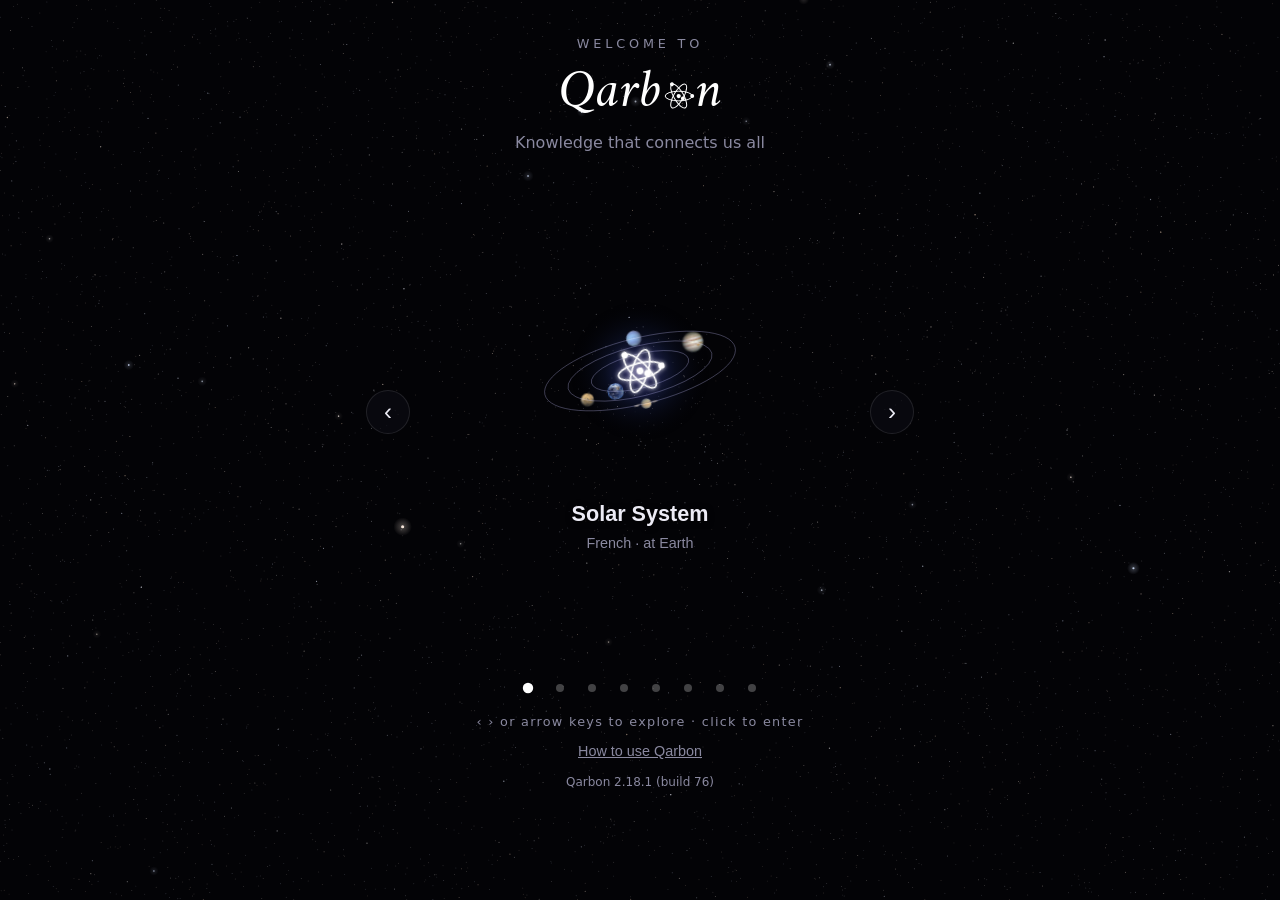
==== index.html @ 2d119c65 "Build 76: Qarbon 2.18.1, a Pokémon TCG-style pack tear: a white-hot glowing cut with a bright tip, l" ====
<!DOCTYPE html>
<html lang="en">
<head>
<meta charset="utf-8">
<meta name="viewport" content="width=device-width, initial-scale=1, viewport-fit=cover">
<title>Qarbon</title>
<!-- Amiri italic for the packs' "Level 1" (the logo's own built-in font only has the letters Q a r b n); offline, Georgia italic stands in -->
<link rel="stylesheet" href="https://fonts.googleapis.com/css2?family=Amiri:ital@1&display=swap">
<link rel="stylesheet" href="css/styles.css?v=76">
<!-- the atom icons: the little one in the browser tab, and the one iPhones use for "Add to Home Screen" -->
<link rel="icon" type="image/svg+xml" href="favicon.svg?v=76">
<link rel="apple-touch-icon" href="apple-touch-icon.png?v=76">
</head>
<body>
  <canvas id="sky" aria-hidden="true"></canvas>
  <canvas id="twinkle" aria-hidden="true"></canvas>
  <!-- the one music player. It's moved on top of whichever music panel is showing,
       so the music never restarts when you switch pages. -->
  <div id="playerhost"></div>
  <!-- the one player for your own music files (js/music.js): the music panels only show its controls -->
  <audio id="songaudio" preload="auto"></audio>

  <div id="boot">Starting Qarbon… If this message stays, the page's code did not finish loading (the file may have been cut off).</div>

  <!-- ===== screen 1: home ===== -->
  <section id="home">
    <h1 class="welcome">Welcome to <span id="homelogo" class="qlogo spin" role="img" aria-label="Qarbon"></span></h1>   <!-- the logo is drawn in here by the script -->
    <p class="sub">Knowledge that connects us all</p>
    <!-- the carousel: one world at a time. Swipe, tap ‹ ›, use the arrow keys, or tap or drag along the dots; tap the world to enter it.
         It starts on the Solar System and wraps around after B.A.R. Exam. -->
    <div class="carousel">
      <button class="arrow" id="prevworld" aria-label="Previous world">‹</button>
      <div class="stage" id="stage" aria-roledescription="carousel">
        <!-- the worlds are real things (drawn or filled in by js/worlds.js; photos in img/).
             The Solar System comes first (it's your map), then Review. Each photo waits in data-src until the home screen is up. -->
        <!-- 🪐 Solar System: Qarbon's own little solar system, worlds circling the logo atom (solarWorldSVG in js/worlds.js) -->
        <button class="slide on" data-mode="solar">
          <span class="body world" id="w-solar" aria-hidden="true"></span>
          <span class="wname">Solar System</span><span class="wsub" id="ws-solar"></span>
        </button>
        <!-- 🎧 Media: the Qarbon atom wearing headphones (drawn by mediaWorldSVG in js/worlds.js) -->
        <button class="slide" data-mode="media">
          <span class="body world" id="w-media" aria-hidden="true"></span>
          <span class="wname">Qarbon Media Player</span><span class="wsub"></span>
        </button>
        <!-- 🗂 Decks: a fan of Qarbon card backs (drawn by decksWorldHTML in js/worlds.js) -->
        <button class="slide" data-mode="deck">
          <span class="body world" id="w-decks" aria-hidden="true"></span>
          <span class="wname">Decks</span><span class="wsub" id="ws-deck"></span>
        </button>
        <!-- 🌐 Translate: Bruegel's Tower of Babel (the story of where languages came from), with "hello" in 14 languages
             turning around it. Each word sits at its own even spot on the circle (startOffset = its middle, every 1/14 of the
             way round), so the spacing never depends on how wide a phone draws the letters; the <span> around it is what turns -->
        <button class="slide" data-mode="translate">
          <span class="body world" id="w-babel" aria-hidden="true"><img class="photo" alt="" data-src="img/babel.jpg">
            <span class="ring"><svg viewBox="0 0 200 200"><path id="babelring" d="M100,100 m-88,0 a88,88 0 1,1 176,0 a88,88 0 1,1 -176,0" fill="none"/>
              <text><textPath href="#babelring" startOffset="3.57%">bonjour</textPath></text>
              <text><textPath href="#babelring" startOffset="10.71%">hello</textPath></text>
              <text><textPath href="#babelring" startOffset="17.86%">hola</textPath></text>
              <text><textPath href="#babelring" startOffset="25.00%">ciao</textPath></text>
              <text><textPath href="#babelring" startOffset="32.14%">hallo</textPath></text>
              <text><textPath href="#babelring" startOffset="39.29%">olá</textPath></text>
              <text><textPath href="#babelring" startOffset="46.43%">привет</textPath></text>
              <text><textPath href="#babelring" startOffset="53.57%">你好</textPath></text>
              <text><textPath href="#babelring" startOffset="60.71%">こんにちは</textPath></text>
              <text><textPath href="#babelring" startOffset="67.86%">مرحبا</textPath></text>
              <text><textPath href="#babelring" startOffset="75.00%">שלום</textPath></text>
              <text><textPath href="#babelring" startOffset="82.14%">नमस्ते</textPath></text>
              <text><textPath href="#babelring" startOffset="89.29%">merhaba</textPath></text>
              <text><textPath href="#babelring" startOffset="96.43%">salut</textPath></text>
            </svg></span></span>
          <span class="wname">Translate</span><span class="wsub"></span>
        </button>
        <!-- 📖 Reading: the Moon, in tonight's phase (reading by moonlight) -->
        <button class="slide" data-mode="reading">
          <span class="body world" id="w-moon" aria-hidden="true"></span>
          <span class="wname">Reading</span><span class="wsub" id="ws-reading"></span>
        </button>
        <!-- ⏱ Focus: the Crab Nebula, with the pulsar at its heart pulsing on a steady rhythm like a timer -->
        <button class="slide" data-mode="focus">
          <span class="body world" id="w-crab" aria-hidden="true"><img class="photo" alt="" data-src="img/crab-nebula.jpg"><span class="pulse"></span><span class="glint"></span></span>
          <span class="wname">Focus</span><span class="wsub"></span>
        </button>
        <!-- 🔥 B.A.R. Exam: the Sun (NASA's Solar Dynamics Observatory). Tap it and it goes supernova, then the exam opens.
             .shock is the blast wave and .flash the burst of light (see "supernova" in the styles) -->
        <button class="slide" data-mode="burn">
          <span class="body world" id="w-sun" aria-hidden="true"><img class="photo" alt="" data-src="img/sun.jpg"><span class="shock"></span><span class="flash"></span></span>
          <span class="wname">B.A.R. Exam</span><span class="wsub"></span>
        </button>
        <!-- 🃏 Review: the Earth, live, last (after B.A.R., the user's order in build 71; the carousel wraps, so it also sits just before the Solar System) (a still photo until the live globe is ready) -->
        <button class="slide" data-mode="daily">
          <span class="body world" id="w-earth" aria-hidden="true"><img class="photo" alt="" data-src="img/earth.jpg"></span>
          <span class="wname">Review</span><span class="wtime" id="ws-time"></span><span class="wsub" id="ws-daily"></span>
        </button>
      </div>
      <button class="arrow" id="nextworld" aria-label="Next world">›</button>
    </div>
    <div class="dots" id="worlddots"></div>   <!-- one dot per world, made by the script -->
    <p class="hint" id="homehint">Swipe to explore · tap to enter</p>
    <button id="howtolink" class="linkbtn">How to use Qarbon</button>
    <!-- which version is loaded (filled in from BUILD in js/basics.js), so you can check a new one arrived -->
    <p class="homebuild" id="homebuild"></p>
  </section>




  <!-- ===== how-to page: everything Qarbon can do (opened from home or the ? button) ===== -->
  <section id="howto" hidden>
    <header class="howhead">
      <button id="howback" aria-label="Back" title="Back">‹</button>
      <h2>How to use Qarbon</h2>
    </header>

    <div class="howsec">
      <h3>Getting started</h3>
      <ul>
        <li>The home screen shows one world at a time, starting with the Solar System. It moves on to the next world by itself every 5 seconds, like a little tour. Touching it pauses the tour; leave it alone for 10 seconds and it carries on (not with Reduce Motion on). Swipe left or right to move between them yourself, or tap a dot (or slide your finger along the dots) to jump (on a computer: the ‹ › buttons or the arrow keys). In order: the <b>Solar System</b> (your map, the Qarbon atom with planets around it), <b>Review</b> the Earth (with today's date and your time: it's lit where the Sun is right now), <b>Qarbon Media Player</b> the atom wearing headphones, <b>Decks</b> a fan of Qarbon cards, <b>Translate</b> the Tower of Babel, <b>Reading</b> the Moon, <b>Focus</b> the Crab Nebula and <b>B.A.R. Exam</b> the Sun (tap it and watch). Tap a world to go straight there. The small line under each world shows where you are on the map, cards due, your deck, or tonight's Moon and the books you're reading. <b>🔁 Practice</b> buttons are on the map and in the Binder.</li>
        <li>They're all real: the planets are NASA photos, and the Earth is live: it turns, and it's lit where the Sun really is right now, with city lights on the night side. The Moon shows <b>tonight's actual phase</b>, and the stars behind everything are the real night sky (see <b>Space images</b> below).</li>
        <li>The app opens on the deck you used last (the <b>French</b> course the first time).</li>
        <li>Pick what you're doing from the <b>Mode</b> menu at the top: <b>🃏 Review</b>, <b>🗂 Decks</b>, <b>🔥 B.A.R. Exam</b>, <b>⏱ Focus</b>, <b>📖 Reading</b>, <b>🌐 Translate</b> or <b>🎧 Qarbon Media Player</b>.</li>
        <li><b>French</b> is one course: six levels in a row, from <b>Level 1</b> (the 150 most useful words) and <b>Level 2</b> (150 more) through <b>Level 3</b> (300 words for everyday life: home, city, travel, work, health, feelings; A2–B1) to <b>Level 4</b> (B2), <b>Level 5</b> (C1) and <b>Level 6</b> (C2), 75 harder words each, where the rare cards live. You don't pick a level: your packs follow the 🪐 Solar System, and Review has every card you've collected in one queue.</li>
        <li><b>Spanish</b> is a second course that works the same way, with its own trip on the map (it starts at Earth, wherever you are in French) and its own 3 packs a day. It's <b>Mexican Spanish</b> (el carro, la computadora, el boleto) with <b>Level 1</b> to <b>Level 3</b> so far (600 words, the same meanings as French's first three levels, with el / la and an example each); the worlds after Jupiter say <b>Soon</b>.</li>
        <li><b>Switch decks</b> in <b>🗂 Decks</b> mode: tap <b>Switch ▾</b> at the top and pick French, Spanish or one of your own decks. The deck you're in is highlighted. The map, packs, Translate and the voice follow the course you picked last. You can also switch with <b>French | Spanish</b> at the top of the 🪐 Solar System.</li>
        <li><b>Make your own deck:</b> in Decks → Switch ▾, tap <b>+ New deck from a CSV file</b>, pick the file and name it. It stays saved. A word that's in two decks shares one set of progress.</li>
        <li>Your own decks have <b>✎</b> to rename them and <b>🗑</b> to delete them. Deleting a deck keeps its cards and their progress (your own words that aren't in another deck move to their course's personal binder).</li>
        <li><b>CSV format:</b> the first row needs <b>front</b> (French) and <b>back</b> (English). Optional columns: part_of_speech, gender (m, f or m/f), example_target, example_english, tags (levels like A1, A2, B1, B2, separated by <b>;</b>).</li>
        <li>On the study page, <b>‹</b> (top left) or the <b>Qarbon</b> logo goes back home, <b>⚙</b> opens the settings, and <b>?</b> opens this page.</li>
      </ul>
    </div>

    <div class="howsec">
      <h3>Review</h3>
      <ul>
        <li>Shows the cards due today, plus the new words from the packs you've opened. <b>Binder</b> and <b>List</b> (beside the pack) open this deck in 🗂 Decks.</li>
        <li><b>Today's pack:</b> new words come in a pack of 10 each day, named after the world you're at on the 🪐 Solar System ("The Moon"). It deals what's left on the worlds you've passed first, then your current world. Tap "Today's pack is ready" above the card, slide your finger along the top of the pack to tear it open, then swipe each card away. <b>Cancel</b> puts the pack back, still sealed, as long as you haven't torn it; once it's torn you go through to the end. The hardest world comes last, face down. About 1 daily pack in 10 has a <b>rare pull</b>: a Nebula or Black Hole word from Level 6.</li>
        <li><b>More packs:</b> when you're done for the day you can open another pack of 10, up to 3 packs a day; then more tomorrow. Each one adds to your reviews over the next days.</li>
        <li><b>Your own cards</b> (your CSV decks, + Add card, Translate) skip the packs and come straight into Review like an Anki deck: 10 new ones a day per deck. <b>New cards a day (your own decks)</b> in ⚙ makes it 20 or 30. They live in their own <b>personal binder</b>, not the course's worlds, and never count on the Solar System map.</li>
        <li><b>Flip:</b> tap the card, tap <b>Show answer</b>, or press Space/Enter. Tap again to peek back at the front.</li>
        <li><b>Rate it:</b> Again, Hard, Good or Easy (keys 1 to 4). The small text under each button is when you'll see the card next.</li>
        <li><b>Type the answer</b> (⚙, for the deck you're in): a box under the card asks for the answer. Type it and press <b>Check</b> (or Enter): the card turns over and your letters are compared with the answer (wrong or extra letters red, missing ones green, the right letter with the wrong accent yellow). For an English answer, any one of its meanings counts. You still choose Again, Hard, Good or Easy yourself; the one that fits is lit up. Tap the card instead to just see the answer.</li>
        <li><b>Swipe up</b> on the card to show the answer, then <b>swipe</b> right for Good, left for Again.</li>
        <li><b>Again</b> brings the card back a few cards later today, and again tomorrow.</li>
        <li><b>Scheduling uses Anki's numbers</b> (in whole days): a new card comes back in 1 day (Easy: 4 days). After that every card has an "ease" (starts at 2.5): Good multiplies the wait by it, Hard grows it 1.2× and lowers the ease, Easy multiplies it by the ease × 1.3 and raises it. Again sends the card back to 1 day and lowers its ease. If you answer a card a few days late and still know it, those days count too, like in Anki.</li>
        <li>🔊 says the word or the example sentence. The color band along the top of the card (and the word-type label) shows the word type: noun green, verb pink, adjective orange, adverb purple, pronoun blue.</li>
        <li><b>Every word is a world.</b> The cards are collectibles on a trip out from Earth: each level has two worlds, its easier half and its harder half. Level A1 is <b>Earth</b>, then the <b>Moon</b>; A2 is <b>Venus</b>, then <b>Mars</b>; B1 is <b>Mercury</b>, then <b>Jupiter</b>; B2 (Level 4) is <b>Saturn</b>, then <b>Uranus</b>; C1 (Level 5) is <b>Neptune</b>, then the <b>Sun</b>; and the rarest cards, C2 (Level 6), are <b>Nebulas</b> and <b>Black Holes</b>. The world's real photo is behind the word, and its name is at the top right. "Harder" is worked out from the word itself: its level, accents, and length (or several words).</li>
        <li><b>Mastery:</b> the four little bars at the bottom show how well you know a word: <b>New</b>, <b>Learning</b> (after your first right answer), <b>Familiar</b>, <b>Known</b> and <b>Mastered</b>, from how long until the card's next review. Easy worlds master fast (one Easy on a new Earth word masters it); Black Holes take 60 days. As a word moves up, its holo foil gets stronger, the panel's edge turns silver, then gold, and Mastered cards sparkle. A gold "⬆" note says when an answer moved a word up.</li>
        <li><b>The shine:</b> drag across a card (or move the mouse over it) and the light slides across its silver edge and foil. On a phone you can let it follow the tilt instead: <b>⚙ → Card shine follows tilt</b> (iPhone asks permission once). Swiping still grades the card.</li>
        <li><b>Reverse cards:</b> in <b>⚙ → Card direction</b>, each course and each of your own decks can be <b>French → English</b>, <b>English → French</b> (you answer in French; the card shows <b>EN → FR</b>), or <b>Both</b> (Spanish → English and so on for Spanish). Each direction has its own schedule. With Both, a new word's English → French side unlocks once you've seen it French-first.</li>
      </ul>
    </div>

    <div class="howsec">
      <h3>Decks</h3>
      <ul>
        <li>Browse every card in the current deck: search, filter by level or word type, and see each card's status (new, due today, or its next date).</li>
        <li><b>🔁 Practice these</b> practices just the cards you filtered.</li>
        <li><b>Tap a card</b> to edit it. Change the spelling, meaning, word type, gender, example or tags; its progress stays.</li>
        <li><b>Suspend</b> a card to stop it coming up in Review, Practice and Burn (it shows as "suspended" in the list). Unsuspend it any time.</li>
        <li><b>Delete</b> removes a card and its progress. Words from a course (French or Spanish) can be suspended but not deleted.</li>
        <li><b>+ Add card</b> makes a new card. In your own deck it goes into that deck; in a course it goes into that course's personal binder.</li>
      </ul>
    </div>

    <div class="howsec">
      <h3>🪐 Solar System</h3>
      <ul>
        <li>Your French (or Spanish) as a trip out from Earth to the Black Hole: two worlds per level (Level 1 = Earth and the Moon, Level 2 = Venus and Mars … Level 6 = a Nebula and the Black Hole). Swipe the map sideways, tap a world for its progress.</li>
        <li><b>Reaching a world:</b> 80% of its cards at <b>Familiar</b> or better (you've remembered them across a few days). Then the next world opens.</li>
        <li><b>Packs follow the map's order:</b> today's pack deals Earth's words first, then the Moon's, and so on. <b>Pick a world instead:</b> tap any world on the Solar System map, even one you haven't reached, and press <b>Open a Venus pack</b> (or that world's name) for 10 of its cards. Every pack counts toward the 3 a day. The map still shows how far you've really got.</li>
        <li><b>Tap the world you're at</b> to go straight to Review (‹ brings you back to the map). Tap any other world for its progress, then <b>Review French</b> (or Spanish), <b>Binder</b> (that world's cards) or <b>🔁 Practice</b> (that world's cards, without changing your schedule).</li>
      </ul>
    </div>

    <div class="howsec">
      <h3>🌐 Translate</h3>
      <ul>
        <li>Choose <b>🌐 Translate</b> in the Mode menu and type a word or a short phrase. It looks it up after a short pause (or press Enter). <b>⇄</b> switches between French → English and English → French. On the Spanish course it's Spanish ⇄ English.</li>
        <li>The answer shows as <b>the card you'd get</b>: colored by word type, with the gender, <b>le / la</b> (or <b>el / la</b>) for nouns, and an example sentence when there is one. Tap the French or the English to change it, and 🔊 to hear it.</li>
        <li><b>Add to:</b> pick one of your own decks (or <b>+ New deck…</b>), then <b>+ Add card</b>. Without a deck it goes into the course's personal binder (the course's own levels are fixed word lists).</li>
        <li><b>Other meanings</b>: tap one to put it on the card instead.</li>
        <li>Where the answers come from: <b>your own cards and the built-in decks first</b> (instant, and they work offline), then <b>Wiktionary</b> for single words (word type, gender, examples), and <b>MyMemory</b> for phrases. Both are free with no account. MyMemory allows about 5,000 characters a day; after that it says so, and works again the next day.</li>
        <li><b>Offline, or the services are down?</b> Words from your decks still show. For anything else, Qarbon says so and leaves the card open, so you can type the translation yourself and still add it.</li>
      </ul>
    </div>

    <div class="howsec">
      <h3>🔁 Practice</h3>
      <ul>
        <li>Goes through one set of cards in random order: a world's cards (the <b>🔁 Practice</b> button on its panel on the 🪐 Solar System, or next to its name in the Binder), your personal binder, or the cards you filtered in the List. <b>It never changes your schedule</b>, so practice as much as you like.</li>
        <li>Only cards you've collected are practiced (the silhouettes aren't yours yet).</li>
        <li>Cards you miss come back at the end, and you get a score when you finish.</li>
      </ul>
    </div>

    <div class="howsec">
      <h3>🔥 B.A.R. Exam (Burn After Reading)</h3>
      <ul>
        <li>Choose <b>🔥 B.A.R. Exam</b> in the Mode menu (or tap the Sun on home). Pick a level: <b>Easy</b> (pick the word out of 4 real words), <b>Medium</b> (out of 4 with traps: an accent trap, a spelling trap and another real word) or <b>Hard</b> (type it; accents count, capitals don't). Each level shows your best score.</li>
        <li><b>Open the pack:</b> up to 10 cards you've never studied come in a B.A.R. pack. Tear it open like a daily pack, then read each card once (you hear it too) and swipe it away. There's no going back. B.A.R. packs don't count toward your 3 packs a day.</li>
        <li>The cards <b>burn up</b>, and you have <b>1:30</b> for the test. Your answers aren't marked yet: you see them all at the end, with the right spelling under each one you missed (on Hard, wrong letters red, missing ones green, accent slips yellow). Spanish traps drop or move an accent (á é í ó ú, ñ → n) or swap letters that sound alike (b / v, ll / y, c / z / s, a silent h).</li>
        <li>Right counts as Good; wrong, or not reached before the time ran out, counts as Hard, and those words go <b>first in your next Review</b>. The start screen keeps your best on each level and your last 10 rounds, for each course or deck, synced between your devices.</li>
      </ul>
    </div>

    <div class="howsec">
      <h3>⏱ Focus (timer and music for any studying)</h3>
      <ul>
        <li>Choose <b>⏱ Focus</b> in the Mode menu. The Mode menu takes you straight back to Review or anything else.</li>
        <li>A big clock with a ring that empties as time passes. <b>Start/Pause</b>, <b>Reset</b>, and <b>Skip</b> (jump to the break, or back to focus; a skipped focus session isn't counted). On a computer, Space starts and pauses.</li>
        <li>Start it here, go study cards, and it keeps going. Music is in <b>🎧 Qarbon Media Player</b>.</li>
      </ul>
    </div>

    <div class="howsec">
      <h3>📖 Reading tracker</h3>
      <ul>
        <li>Choose <b>📖 Reading</b> in the Mode menu. <b>+ Add a book</b>: give it a title, an author (optional), and either the <b>number of chapters</b> or their <b>names</b>, one per line.</li>
        <li><b>Don't know the chapters?</b> Save the book with just its title. It shows "more to come" with a striped bar. Each time you finish a chapter (with <b>+1 chapter</b>, or after a reading session) Qarbon asks its name and has a <b>That was the final chapter</b> box; tick it on the last one and the book is finished. You can also tick <b>More chapters to come</b> in the form if you only know some of them.</li>
        <li>Each book shows a <b>progress bar</b>, how many chapters are done, the next chapter, and your reading time. <b>+1 chapter</b> and <b>−</b> adjust it; <b>✎</b> edits or deletes the book.</li>
        <li><b>Search any book:</b> type a title or author in the box at the top. Results come as you type (from 3 letters), from two free catalogs at once, <b>Open Library</b> and <b>Google Books</b>, with each book shown once. Books you can read inside Qarbon come first, under <b>Read in Qarbon</b>. About 20 show at a time; scroll to the end for 20 more. Tap a match and its title and author fill in, and its year, cover and page count are kept. If one of its editions on Open Library lists the chapters, the chapter names fill in too; otherwise, type the number of chapters. Searching needs the internet (offline, the Read in Qarbon books still show); tracking doesn't. Google sometimes turns away searches without an account when it's busy; then the results are Open Library's only.</li>
        <li><b>Read in Qarbon:</b> 13 free books you can read right in the app, shown as covers (tap <b>Show all</b> for every one): Siddhartha, Demian and Steppenwolf (Hesse), The Metamorphosis (Kafka), Notes from Underground (Dostoevsky), Candide (Voltaire), The Prophet (Gibran), Flatland (Abbott), Heart of Darkness (Conrad), Bartleby, the Scrivener (Melville), Strange Case of Dr Jekyll and Mr Hyde (Stevenson), The Time Machine (Wells) and The Sorrows of Young Werther (Goethe). Tap a cover to start reading: it's added to your books with its real chapter names (✓ In my books). All are public domain in the US; their texts come from Project Gutenberg (header and license left out), and the covers from Open Library. Each book's text only loads when you open it, so the app stays light.</li>
        <li><b>📖 Open book</b> reads a book right in Qarbon: one chapter at a time in a book-style page, with A− / A+ for the text size and ◀ ▶ for chapters. <b>Finish chapter ✓</b> at the bottom moves your progress bar and opens the next chapter. Qarbon remembers where you stopped, even if you leave the app right away, and it syncs: if you read on another device, a book you left open here jumps to where you got to. Time spent reading counts toward the book.</li>
        <li><b>Your own PDFs:</b> in ✎ (edit a book), choose <b>PDF of this book</b>. Then <b>📄 Open PDF</b> shows it page by page, with A− / A+ to zoom and the same <b>Finish chapter ✓</b>. The PDF stays on that device (it's too big to sync), but your page syncs. The PDF viewer needs the internet the first time.</li>
        <li><b>⏱ Read</b> starts a reading session with the timer: ⏱ Focus opens with a "Reading" bar, and your focus time counts toward that book.</li>
        <li>After each focus session, or when you tap <b>Done reading</b>, it asks <b>how far you got</b>, and the progress bar moves. Finishing the last chapter moves the book to the <b>Finished</b> shelf.</li>
      </ul>
    </div>

    <div class="howsec">
      <h3>🎧 Qarbon Media Player (the Qpod)</h3>
      <ul>
        <li>Choose 🎧 Qarbon Media Player in the Mode menu: the <b>Qpod</b>, Qarbon's take on the 2005 iPod Video, that plays <b>your own songs</b> and <b>YouTube / SoundCloud links</b>. It's the same music as everywhere else in Qarbon, so switching modes never restarts it.</li>
        <li><b>Click wheel:</b> circle your thumb around it to scroll; press the <b>center</b> to choose, <b>MENU</b> to go back, <b>⏮ ⏭</b> for the song before / after (⏮ first starts the song over), <b>▶❚❚</b> to play or pause. You can also tap a line on the screen.</li>
        <li><b>Your playlists</b> mix your own songs with YouTube and SoundCloud links. Make one in Music › Playlists › <b>New Playlist…</b>, then fill it with <b>Add Songs &amp; Videos</b> (✓ = it's in). A song's menu (On This Phone › the song) has <b>Add to Playlist</b> too. Choose a playlist to play it from any item, or <b>Shuffle</b>; ⏮ ⏭ and "3 of 12" stay inside it, and when a song ends the next item plays, links included. If the phone won't start a link by itself (for example while it's locked), the link waits on Now Playing: press ▶. <b>Edit Playlist</b>: Add Songs &amp; Videos, <b>Move Songs</b> (press the center to pick one up, turn the wheel to move it, press again to put it down), Remove Songs, Rename…, Delete Playlist. Playlists sync between your devices. Your song files don't (they're too big), so on your other device a song that isn't there shows as "not on this phone" and is skipped; add the same file there and it's found by its name, artist and album.</li>
        <li><b>Music</b> sorts your songs into Playlists (Recently Added, Played This Session, then yours), Artists, Albums and Songs, using the names inside the files. Playing from an album or artist keeps ⏮ ⏭ in it ("3 of 12"). <b>Shuffle Songs</b> plays everything in a random order.</li>
        <li><b>Now Playing:</b> on iPhone, turning the wheel moves through the song (web pages can't change an iPhone's volume). You can also tap or drag the progress bar to jump to any spot. On a Mac it changes the volume; press the center to move through the song instead.</li>
        <li><b>Visualizer</b>: on Now Playing press the <b>center</b> (on a Mac press it twice), or tap the small round button in the Qpod's bottom-left corner. Four looks: <b>Waveform</b>, the whole song as bars that fill in purple as it plays (tap or drag along it to jump); <b>iTunes</b>, rainbow bars and a glowing wave moving with the music; and <b>Space</b>, a slow flight through stars and real Hubble nebulas that glows a little with the bass; and <b>Cover</b>, the song's picture filling the screen, drifting slowly while it plays, with a thin line showing how far in you are (no picture, or YouTube / SoundCloud: the Qarbon atom). In Space and Cover, <b>tap the screen to fill the whole phone</b>; tap again (Esc on a Mac) to come back. Press the center to go to the next look (or Settings › Visualizer), turn the wheel to move through the song, MENU to go back. The first time, a song takes a few seconds to read ("working…"); after that it opens straight away. YouTube and SoundCloud don't let Qarbon read their sound, so the first three looks only work with songs from your phone (Cover works with anything). It never touches the music itself, so your songs keep playing with the phone locked.</li>
        <li><b>Videos:</b> your YouTube and SoundCloud links (and <b>Add a Link…</b> at the end). YouTube plays right in the Qpod's screen; SoundCloud's player is too wide for the small iPod, so it plays in its own full-size player right under the Qpod (a playlist shows its track list), and the Qpod's buttons control it (in full screen the screen shows its name). On iPhone, tap <b>Listen in browser</b> on SoundCloud's player, then ▶.</li>
        <li><b>Add Music</b> (in the Qpod): <b>Add a Link…</b> (paste or type a YouTube / SoundCloud link, then Play), <b>Add Files…</b> (songs from your phone) and <b>On This Phone</b> (your songs: choose one to play it, give it <b>Album Art</b>, or remove it from the phone; removing asks first).</li>
        <li><b>Album Art</b>: pick any picture from your photos for a song, or for its <b>Whole Album</b> at once. It replaces the cover from the file on Now Playing, in your song list and on the lock screen. <b>Original Art</b> goes back to the file's own cover (<b>Remove Picture</b> if it had none). Big photos are made small first, and the pictures stay on this device with the songs.</li>
        <li><b>Full screen:</b> tap the small round button in the Qpod's bottom corner and the Qpod fills the whole screen, with everything for listening inside it. Tap it again, or hold MENU, to come back. The music keeps playing either way. On a Mac: F switches it, Esc on the main menu leaves.</li>
        <li><b>Now Playing</b> is always at the top of the Qpod's menu.</li>
        <li><b>Mini Qpod:</b> while music is loaded, a small see-through Qpod floats at the side of the screen in the other modes (Review, Reading…). Tap it to go back to the Qpod; when you're done, <b>‹</b> (or MENU on the Qpod's main menu) takes you back to where you were, on the same card or page. Drag it up or down, or to the other side, and it stays there. Swipe it off the side to put it away: the music keeps playing (pause or stop it from the timer's music panel), and it comes back next time you open the Qpod.
        <li><b>Settings</b> (in the Qpod): Shuffle, Repeat, Clicker (the tick sound), Color, Full Screen, Visualizer (Waveform, iTunes, Space or Cover), Remove Music, and About (your songs, videos, the version, and a note on playing with the iPhone locked).</li>
        <li><b>Under the Qpod:</b> the <b>Color ▾</b> dropdown (Qarbon Fiber, the default: carbon with a machined wheel, White, Silver, Red, Blue, Green, U2, Neon, or Clear: fully see-through, so it melts into space), then the whole music panel (paste a link, add files, 🎶 Playlists, My music, Played this session, Remove music). In <b>🎶 Playlists</b> (in every music panel), tap a playlist to play it, or ⋯ for Play, Shuffle, Rename and Delete; its picture is its first song's. Add to a playlist with <b>⋯ › ＋ Add to playlist</b> in My music, or the <b>＋</b> next to a row in Played this session, then the timer dropdown (just the timer here).</li>
        <li>On a Mac: ↑ ↓ scroll, Enter chooses, Esc goes back, Space plays or pauses, ← → skip.</li>
      </ul>
    </div>

    <div class="howsec">
      <h3>Timer and music</h3>
      <ul>
        <li>The timer is in <b>⏱ Focus</b> (Mode menu). It keeps running while you study cards or read.</li>
        <li>Styles: <b>Pomodoro 25/5</b> (a 15 min break every 4th time), <b>Long Pomodoro 50/10</b> (a 30 min break every 3rd time), <b>52/17</b>, <b>Deep work 90/20</b>, <b>15 min</b>, <b>30 min</b>, <b>1 hour</b>, or <b>Custom</b>.</li>
        <li><b>Custom</b> (set in ⏱ Focus): choose the focus, break and long-break lengths, and after how many focus sessions the long break comes.</li>
        <li>A chime plays when time is up, and the next part waits for you to press Start. Finished focus sessions are counted.</li>
        <li><b>Music</b> lives in <b>🎧 Qarbon Media Player</b> (the panel under the Qpod): paste a <b>YouTube</b> or <b>SoundCloud</b> link and press Play. It keeps playing when you switch pages, and the mini Qpod floats at the side. <b>Remove music</b> clears it.</li>
        <li><b>Your own songs:</b> <b>📁 Choose music files</b> opens the Files app (On My iPhone, iCloud Drive, Downloads). Pick one or several: MP3, M4A, AAC and WAV work best. Their name, artist and cover come from the file. They're kept <b>on this device</b> (not synced, too big) under <b>My music on this phone</b>, each with its cover. <b>⋯</b> next to a song: <b>🖼</b> picks album art for it (or its whole album), <b>↺</b> goes back to the original, <b>✕ Remove song</b> removes it. Songs from Apple Music can't be used: Apple doesn't let websites read them.</li>
        <li>Your own songs play in Qarbon's player: a progress bar you can drag, ⏮ ❚❚ ⏭, 🔀 shuffle and 🔁 repeat (tap again for 🔂, repeat one song). Their name and buttons also show on the lock screen.</li>
        <li><b>🕘 Played this session</b> (a dropdown, just above Remove music): the last 10 songs, newest first. Tap one to play it again. It's forgotten when you close Qarbon.</li>
        <li><b>⏮ Previous / Next ⏭</b> move through a playlist (YouTube playlists, and SoundCloud links with /sets/ in them), through your own songs, or else through Played this session.</li>
        <li><b>On iPhone:</b> YouTube and SoundCloud pause when the screen locks or you switch apps (Apple's and YouTube's rules; sometimes ▶ in Control Center starts them again). Your own songs usually keep going. Added to the Home Screen, music may stop sooner. Inside Qarbon, switching modes never stops the music.</li>
        <li><b>YouTube with the phone locked (tip):</b> play the video full screen (YouTube's ⛶ button), lock the phone, then press ▶ on the lock screen. iOS then plays it like any video, so it keeps going, and the screen being off saves battery. Apple may change this in an iOS update.</li>
        <li>YouTube may not play when index.html is opened straight from the Mac. It works on the website.</li>
      </ul>
    </div>

    <div class="howsec">
      <h3>Voice</h3>
      <ul>
        <li>Choose <b>Female (Amélie)</b> or <b>Male (Thomas)</b> in <b>⚙</b> settings. Qarbon uses the French voices installed on your device; if that one isn't there, it uses another French voice. Spanish cards are read by <b>Paulina</b> or <b>Juan</b> (Mexican Spanish voices; another Spanish voice if those aren't there).</li>
      </ul>
    </div>

    <div class="howsec">
      <h3>☁ Account and sync</h3>
      <ul>
        <li>In <b>⚙</b> settings, <b>Create account</b> (an email and a password of 6 or more characters) on your first device, then <b>Sign in</b> with the same email and password on your others.</li>
        <li>Your cards, decks, books, reading time and settings then <b>sync between your devices</b>: when the app opens, a few seconds after you change something, and when you're back online. <b>Sync now</b> does it right away.</li>
        <li>Each card, deck and book keeps <b>the newest version</b> from either device, so reviewing on your phone and adding a book on your Mac keeps both. Deleting something on one device deletes it on the others.</li>
        <li>Offline? Everything still works and is saved on the device; it syncs when you're back online. The status line at the bottom of the study page shows when it last synced.</li>
        <li><b>Sign out</b> keeps your progress on that device. Your saved progress is private: only your account can read it.</li>
      </ul>
    </div>

    <div class="howsec">
      <h3>Saving and backups</h3>
      <ul>
        <li>Progress saves automatically, <b>in this browser on this device</b>. Your phone and your Mac keep separate progress.</li>
        <li><b>Export backup</b> (in ⚙) downloads a file with all your cards, progress, decks and settings. <b>Restore backup</b> replaces your progress with a backup (it asks first). Use these to move progress between devices.</li>
        <li>Private browsing windows can block saving. Qarbon shows a warning if that happens.</li>
      </ul>
    </div>

    <div class="howsec">
      <h3>Space images</h3>
      <ul>
        <li><b>Sky:</b> the real night sky around the north galactic pole (the darkest part of the sky, away from the Milky Way), drawn from the Yale Bright Star Catalog: 6,331 stars at their true positions, brightness and colors.</li>
        <li><b>Black hole:</b> Sagittarius A* in polarized light (2024), EHT Collaboration / ESO, CC BY 4.0.</li>
        <li><b>Earth:</b> NASA Earth Observatory: Blue Marble (land and sea), cloud cover, and Black Marble 2016 (city lights).</li>
        <li><b>Moon:</b> NASA's Scientific Visualization Studio (full Moon, from Lunar Reconnaissance Orbiter data). The phase is worked out from the date (Meeus' formula).</li>
        <li><b>Sun:</b> NASA's Solar Dynamics Observatory (in extreme ultraviolet light, 304 Å, October 2026).</li>
        <li><b>Crab Nebula</b> (Hubble's mosaic, 2005) and <b>Helix Nebula</b> (Hubble, in the Qpod's Space visualizer): NASA, ESA, STScI.</li>
        <li><b>Pack pictures:</b> sharper copies of the card photos below, and for Level 1 the <b>Blue Marble</b> (the Earth seen from Apollo 17, 7 December 1972; NASA / Apollo 17 crew). Public domain, via Wikimedia Commons; the black hole via ESO.</li>
        <li><b>Card worlds</b> (all public domain, via Wikimedia Commons): <b>Mercury</b> NASA / Johns Hopkins APL / Carnegie Institution (MESSENGER); <b>Venus</b> NASA / JPL-Caltech (Mariner 10); <b>Mars</b> NASA / USGS (Viking); <b>Jupiter</b> NASA, ESA, A. Simon (Hubble, 2014); <b>Saturn</b> NASA / JPL / Space Science Institute (Cassini, 2008); <b>Uranus</b> NASA / JPL (Voyager 2); <b>Neptune</b> NASA / JPL (Voyager 2, processed by Aster Cowart). Earth, the Moon, the Sun, the Crab Nebula and Sagittarius A* are the photos above.</li>
        <li><b>Tower of Babel</b> (not from space, but it's where the story says languages came from): Pieter Bruegel the Elder's painting, about 1563, Museum Boijmans Van Beuningen, Rotterdam. Public domain, via Wikimedia Commons (Google Art Project).</li>
      </ul>
    </div>

    <div class="howsec">
      <h3>iPhone tips</h3>
      <ul>
        <li>In Safari, tap <b>Share → Add to Home Screen</b> to open Qarbon like an app.</li>
        <li>Keep Safari's zoom at 100%.</li>
        <li>Sound only starts after a tap (Apple's rule). YouTube and SoundCloud stop when the screen locks; your own music files usually keep playing.</li>
        <li>The <b>build number</b> at the bottom of the study page tells you which version you have.</li>
      </ul>
    </div>

    <button id="howback2" class="linkbtn">‹ Back</button>
  </section>

  <!-- ===== screen 3: studying (the app as it was before) ===== -->
  <main id="study" hidden>
  <header id="studyhead">
    <button id="gohome" aria-label="Back to home" title="Back to home">‹</button>
    <h1><button id="logo" title="Back to home" aria-label="Qarbon: back to the home screen"></button></h1>
    <button id="gosettings" aria-label="Settings" title="Settings">⚙</button>
    <button id="gohelp" aria-label="How to use Qarbon" title="How to use Qarbon">?</button>
  </header>

  <!-- settings: hidden until you tap ⚙ -->
  <div id="settings" hidden>
    <!-- your own decks work like Anki: this many of their new cards come into Review each day (built-in Levels come in packs of 10) -->
    <label>New cards a day (your own decks)
      <select id="perday"><option>10</option><option>20</option><option>30</option></select>
    </label>
    <label>Card direction (this deck) <select id="direction"></select></label>
    <!-- Anki-style typed answers in Review, for the deck you're in (synced) -->
    <button id="typebtn">Type the answer: off</button>
    <label>Voice <select id="voice"></select></label>
    <!-- the cards' holo shine can follow the phone's tilt (iPhone asks permission once); this device only -->
    <button id="tiltbtn" hidden>Card shine: follow tilt</button>
    <span id="voiceinfo"></span>
    <button id="export">Export backup</button>
    <label>Restore backup <input type="file" id="restore" accept=".json"></label>
    <!-- account & syncing: sign in so your progress follows you between devices -->
    <div id="account">
      <b>☁ Account &amp; sync</b>
      <form id="acct-form">
        <input type="email" id="acct-email" placeholder="Email" autocomplete="username" autocapitalize="off" spellcheck="false">
        <input type="password" id="acct-pass" placeholder="Password (6 or more characters)" autocomplete="current-password">
        <div class="acctbtns">
          <button type="submit" id="acct-signin">Sign in</button>
          <button type="button" id="acct-create">Create account</button>
        </div>
      </form>
      <div id="acct-in" hidden>
        <span>Signed in as <b id="acct-who"></b></span>
        <div class="acctbtns">
          <button id="acct-sync">Sync now</button>
          <button id="acct-out">Sign out</button>
        </div>
      </div>
      <p id="acct-status"></p>
    </div>
    <button id="setdone">Done</button>
  </div>

  <!-- the Mode menu: what you're doing right now (at the top, right under the logo bar) -->
  <div id="modebar">
    <label for="modeselect">Mode</label>
    <select id="modeselect">
      <option value="daily">🃏 Review</option>
      <option value="deck">🗂 Decks</option>
      <option value="solar">🪐 Solar System</option>
      <option value="translate">🌐 Translate</option>
      <!-- Practice is started from its buttons (map, Binder, List), so it isn't a choice here: this line only shows while practicing -->
      <option value="practice" hidden disabled>🔁 Practice</option>
      <option value="burn">🔥 B.A.R. Exam</option>
      <option value="focus">⏱ Focus</option>
      <option value="reading">📖 Reading</option>
      <option value="media">🎧 Qarbon Media Player</option>
    </select>
    <span class="arrow" aria-hidden="true">▾</span>
  </div>

  <!-- ===== ⏱ Focus mode: the study timer, for any kind of studying =====
       It's the same timer as the small timer dropdown at the bottom of Review. Music lives in 🎧 Qarbon Media Player. -->
  <section id="focus" hidden>

    <!-- "How far did you get?": after a focus session, or when you tap Done reading -->
    <div id="readcheck" hidden>
      <b id="readq"></b>
      <select id="readto"></select>
      <!-- for books with more chapters to come: name the chapter you finished, and say if it was the last -->
      <div id="readextras" hidden>
        <input id="readname" autocomplete="off">
        <label class="check"><input type="checkbox" id="readfinal"> That was the final chapter</label>
      </div>
      <div class="bookbtns">
        <button id="readsave" class="read">Save</button>
        <button id="readlater">Not now</button>
      </div>
    </div>

    <div class="fclock">
      <!-- the ring: a circle whose outline shrinks as the time runs down -->
      <svg viewBox="0 0 120 120" aria-hidden="true">
        <circle class="track" cx="60" cy="60" r="54"></circle>
        <circle id="fring" class="bar" cx="60" cy="60" r="54"></circle>
      </svg>
      <span id="fphase">Focus</span>
      <span id="ftime">25:00</span>
      <span id="fsessions"></span>
    </div>

    <div class="fbuttons">
      <button id="fstart">Start</button>
      <button id="freset">Reset</button>
      <button id="fskip" title="Jump to the next part (break or focus)">Skip ⏭</button>
    </div>

    <label class="fmode">Timer style <select id="ftmode"></select></label>
    <!-- only shown for the Custom style -->
    <div id="fcustom" hidden>
      <label>Focus (minutes)<input type="number" id="c-focus" min="1" max="180" inputmode="numeric"></label>
      <label>Break (minutes)<input type="number" id="c-short" min="1" max="60" inputmode="numeric"></label>
      <label>Long break (minutes)<input type="number" id="c-long" min="1" max="90" inputmode="numeric"></label>
      <label>Long break after every … focus sessions<input type="number" id="c-every" min="1" max="12" inputmode="numeric"></label>
    </div>
    <p id="fmsg"></p>

    <!-- shown while you're reading a book: focus time counts toward it (at the bottom, out of the timer's way) -->
    <div id="readbar" hidden>
      <span>📖 Reading <b id="readtitle"></b> · <span id="readwhere"></span></span>
      <button id="readdone">Done reading</button>
    </div>

  </section>

  <!-- ===== 📖 Reading mode: your books, chapter by chapter ===== -->
  <section id="reading" hidden>
    <!-- the in-app reader: a book's built-in text (chapter by chapter) or a PDF you attached -->
    <div id="readerview" hidden>
      <div class="rdbar">
        <button id="rd-close">‹ My books</button>
        <span id="rd-where"></span>
        <span class="rdsize">
          <button id="rd-smaller" aria-label="Smaller" title="Smaller">A−</button>
          <button id="rd-bigger" aria-label="Bigger" title="Bigger">A+</button>
        </span>
      </div>
      <div id="rd-progress" class="bar"><div></div></div>
      <article id="rd-text"></article>
      <div id="rd-pdf" hidden><canvas id="rd-canvas"></canvas></div>
      <p id="rd-msg"></p>
      <!-- sticks to the bottom of the screen while you read -->
      <div class="rdnav">
        <button id="rd-prev" aria-label="Previous">◀</button>
        <button id="rd-finish" class="read">Finish chapter ✓</button>
        <button id="rd-next" aria-label="Next">▶</button>
      </div>
    </div>
    <!-- search Open Library + Google Books as you type, and fill in a book's details -->
    <div id="booksearch">
      <div class="searchrow">
        <input type="search" id="bs-q" placeholder="Search any book by title or author" autocomplete="off" enterkeyhint="search"
               aria-label="Search books">
      </div>
      <p id="bs-msg" aria-live="polite"></p>
      <div id="bs-results"></div>
      <button id="bs-more" hidden>More results</button>
    </div>
    <p id="readingmsg"></p>
    <div id="booklist"></div>
    <button id="addbook" class="homebtn">+ Add a book</button>
    <!-- ready-made books you can add with one tap -->
    <div id="library"></div>

    <!-- add or edit a book -->
    <div id="bookform" hidden>
      <h3 id="bftitle">Add a book</h3>
      <label>Title<input id="bf-title" autocomplete="off"></label>
      <label>Author (optional)<input id="bf-author" autocomplete="off"></label>
      <label>Number of chapters (optional)<input id="bf-count" type="number" min="1" max="500" inputmode="numeric"></label>
      <label>Chapter names (optional, one per line; if you fill this in, it's used instead of the number above)
        <textarea id="bf-chapters" rows="6"></textarea></label>
      <label class="check"><input type="checkbox" id="bf-open"> More chapters to come (I don't know the total yet)</label>
      <p class="formhint">Don't know the chapters? Leave them empty. Each time you finish one, Qarbon asks its name and whether it was the last.</p>
      <label>PDF of this book (optional; it stays on this device and opens in Qarbon's reader)
        <input type="file" id="bf-pdf" accept="application/pdf,.pdf"></label>
      <button id="bf-pdfremove" hidden>Remove the attached PDF</button>
      <p id="bf-msg"></p>
      <div class="bookbtns">
        <button id="bf-save" class="read">Save</button>
        <button id="bf-cancel">Cancel</button>
        <button id="bf-delete">Delete book</button>
      </div>
    </div>
  </section>

  <!-- ===== 🌐 Translate: a word or short phrase, French ⇄ English, shown as the card you'd get (js/translate.js) ===== -->
  <!-- 🪐 Solar System (js/collection.js): your trip from Earth to the Black Hole, a world reached at 80% Familiar -->
  <section id="solar" hidden>
    <!-- French | Spanish: which course's trip the map shows (filled by renderSolar, js/collection.js) -->
    <div id="sol-courses" class="sol-courses" role="group" aria-label="Course"></div>
    <p id="sol-where"></p>
    <div id="sol-track"><div id="sol-strip"></div></div>
    <p class="sol-hint">‹ swipe › · Earth to the Black Hole</p>
    <div id="sol-panel" aria-live="polite"></div>
  </section>

  <section id="translate" hidden>
    <div class="tr-dir">
      <span id="tr-from">Français</span>
      <button id="tr-swap" aria-label="Swap languages" title="Swap languages">⇄</button>
      <span id="tr-to">English</span>
    </div>
    <textarea id="tr-text" rows="2" maxlength="200" placeholder="Type a French word or phrase" autocomplete="off"
              autocapitalize="off" spellcheck="false" enterkeyhint="go" aria-label="Word or phrase to translate"></textarea>
    <p id="tr-msg" aria-live="polite"></p>
    <!-- the card you'd get: tap the French or the English to change it before adding -->
    <div id="tr-card" hidden>
      <div class="tr-in">
        <div class="tr-top">
          <span id="tr-pill" class="tr-pill"></span>
          <button id="tr-say" aria-label="Say it" title="Say it">🔊</button>
        </div>
        <input id="tr-front" class="tr-front" autocomplete="off" autocapitalize="off" spellcheck="false" aria-label="French (front of the card)">
        <input id="tr-back" class="tr-back" autocomplete="off" autocapitalize="off" spellcheck="false" aria-label="English (back of the card)">
        <p id="tr-ex" class="tr-ex"></p>
      </div>
    </div>
    <div id="tr-addrow" class="tr-addrow" hidden>
      <select id="tr-deck" aria-label="Deck to add the card to"></select>
      <button id="tr-add" class="tr-addbtn">+ Add card</button>
    </div>
    <p id="tr-note" class="tr-note"></p>
    <div id="tr-altbox" hidden>
      <div class="shelf">Other meanings</div>
      <div id="tr-alts" class="tr-alts"></div>
    </div>
    <p class="tr-credit">Translations from <a href="https://en.wiktionary.org" target="_blank" rel="noopener">Wiktionary</a>
      and <a href="https://mymemory.translated.net" target="_blank" rel="noopener">MyMemory</a> (free, no account). Words from your decks work offline.</p>
  </section>

  <!-- ===== 🎧 Media mode: a 2005 iPod Video (js/media.js). It plays through the same ONE player as the music panels. ===== -->
  <section id="media" hidden>
    <div class="ipod" id="ipod" data-skin="white">
      <div class="ip-face">
        <!-- the screen -->
        <div class="ip-screen">
          <div class="ip-lcd">
            <div class="ip-head">
              <span class="ip-state" id="ip-state" aria-hidden="true"></span>
              <b class="ip-title" id="ip-title">Qpod</b>
              <span class="ip-batt" id="ip-batt" aria-label="Battery"><i></i></span>
            </div>
            <div class="ip-body" aria-live="polite">
              <!-- the Add a Link screen: a box to paste or type a YouTube / SoundCloud link (its Paste and Play rows are in the list below it) -->
              <div class="ip-form" id="ip-form" hidden>
                <label class="ip-flabel" for="ip-link">YouTube or SoundCloud link</label>
                <input class="ip-input" id="ip-link" type="url" inputmode="url" enterkeyhint="go" autocomplete="off" autocapitalize="off" spellcheck="false" placeholder="https://">
                <p class="ip-fmsg" id="ip-fmsg"></p>
              </div>
              <div class="ip-list" id="ip-list"></div>
              <!-- a page of text, like About (the wheel scrolls it) -->
              <div class="ip-text" id="ip-text" hidden></div>
              <div class="ip-now" id="ip-now" hidden>
                <div class="ip-count" id="ip-count"></div>
                <div class="ip-mid">
                  <div class="ip-art" id="ip-art"></div>
                  <div class="ip-info"><b id="ip-song"></b><span id="ip-artist"></span><span id="ip-album"></span></div>
                </div>
                <div class="ip-bar ip-pos"><i></i><b></b></div>
                <div class="ip-times" id="ip-times"><span id="ip-played">0:00</span><span id="ip-left"></span></div>
                <!-- the volume bar (on a Mac), with a quiet and a loud speaker -->
                <div class="ip-vol"><svg viewBox="0 0 10 10"><path d="M1 3.5h2l3-2.5v8l-3-2.5H1z"/></svg><div class="ip-bar"><i></i></div><svg viewBox="0 0 12 10"><path d="M1 3.5h2l3-2.5v8l-3-2.5H1z"/><path d="M7.5 3a3 3 0 010 4M9 1.5a5 5 0 010 7" fill="none" stroke="#000" stroke-width="1"/></svg></div>
              </div>
              <!-- a YouTube video plays here (SoundCloud stays in its player under the Qpod): the one player is laid over this slot (placePlayer in js/music.js) -->
              <div class="ip-video" id="ip-video" hidden>
                <div class="playerslot"></div>
                <p id="ip-vtitle"></p>
              </div>
              <!-- the Visualizer (your own songs): drawn on the canvas by js/media.js. The box under it shows "working…" while a
                   song is read for the first time, or a message (like "Your own songs only" for YouTube) -->
              <div class="ip-viz" id="ip-viz" hidden>
                <div class="ip-vhead"><b id="ip-vsong"></b><span id="ip-vartist"></span></div>
                <canvas class="ip-vcanvas" id="ip-vcanvas"></canvas>
                <div class="ip-vlabel" id="ip-vlabel" aria-live="polite"></div>
                <div class="ip-vwait" id="ip-vwait" hidden><b id="ip-vwtitle"></b><div class="ip-bar" id="ip-vwbar"><i></i></div><p id="ip-vwnote"></p></div>
              </div>
            </div>
          </div>
        </div>
        <!-- the click wheel: turn a thumb around it to scroll; press MENU, ⏮, ⏭, ▶❚❚ or the center -->
        <div class="ip-wheel" id="ip-wheel" role="group" aria-label="Click wheel">
          <button class="ip-menu" data-ip="menu" aria-label="Menu (back)">MENU</button>
          <button class="ip-prev" data-ip="prev" aria-label="Previous"><svg viewBox="0 0 20 10"><path d="M1 0h2v10H1zM11 0v10L3.5 5zM19 0v10l-7.5-5z"/></svg></button>
          <button class="ip-next" data-ip="next" aria-label="Next"><svg viewBox="0 0 20 10"><path d="M1 0v10l7.5-5zM9 0v10l7.5-5zM17 0h2v10h-2z"/></svg></button>
          <button class="ip-play" data-ip="play" aria-label="Play or pause"><svg viewBox="0 0 20 10"><path d="M1 0v10l8-5zM12 0h2.6v10H12zM16.4 0H19v10h-2.6z"/></svg></button>
          <button class="ip-center" data-ip="center" aria-label="Select"></button>
        </div>
        <!-- the Visualizer button in the other corner: opens the Visualizer (or goes back to Now Playing from it) -->
        <button class="ip-vz" id="ip-vz" aria-label="Visualizer" title="Visualizer" aria-pressed="false"><svg viewBox="0 0 20 20" aria-hidden="true"><path d="M3 9v2M6.5 6v8M10 3v14M13.5 7v6M17 9v2"/></svg></button>
        <!-- the full screen button in the corner: arrows out = fill the screen, arrows in = back (holding MENU works too) -->
        <button class="ip-fs" id="ip-fs" aria-label="Full screen" title="Full screen"><svg viewBox="0 0 20 20" aria-hidden="true"><path class="ip-fs-in" d="M3 8V3h5M17 8V3h-5M3 12v5h5M17 12v5h-5"/><path class="ip-fs-out" d="M8 3v5H3M12 3v5h5M8 17v-5H3M12 17v-5h5"/></svg></button>
        <!-- Add Files… in the iPod's menus opens this (the same as "Choose music files" in the music panel) -->
        <input type="file" class="ip-file" id="ip-file" accept="audio/*,.mp3,.m4a,.aac,.wav" multiple tabindex="-1" aria-hidden="true">
      </div>
    </div>
    <!-- SoundCloud's own player, in its normal size, right under the Qpod and outside every menu (build 74):
         166px for a song, 450px for a playlist (its track list shows). The Qpod's buttons control it (js/music.js) -->
    <div class="ip-scplayer" id="ip-sc" hidden></div>
    <!-- the iPod's color: a dropdown like the Mode menu, with a mini iPod of each color (also in the iPod's Settings › Color).
         The list is filled in by js/media.js -->
    <details class="ip-colorbar" id="ip-color">
      <summary><span class="ip-cl">Color</span>
        <span class="ip-cnow"><span class="ip-mini" id="ip-colormini" aria-hidden="true"><i></i></span><b id="ip-colorname">White</b></span>
        <span class="ip-arrow" aria-hidden="true">▾</span></summary>
      <div class="ip-colorlist" id="ip-colorlist" role="radiogroup" aria-label="Qpod color"></div>
    </details>
    <!-- the music panel (filled in by js/music.js): the only place music is chosen, besides the Qpod's own menus.
         Its YouTube video shows in the iPod's screen instead; SoundCloud (too wide for the screen) plays in this panel. -->
    <div class="musicpanel ip-music" id="ip-music">
      <div class="label">♪ Music</div>
      <div class="musicbody"></div>
    </div>
  </section>


  <div id="cardview">
    <!-- "French · 12 left today", and at the end of the line Binder and List: this deck in 🗂 Decks on that tab (only in Review) -->
    <div id="statusrow">
      <div id="status"></div>
      <div id="decklinks">
        <button id="rv-binder" title="Your cards in this deck, by world"><span aria-hidden="true">🃏</span>Binder</button>
        <button id="rv-list" title="Every card in this deck, as a list"><span aria-hidden="true">☰</span>List</button>
      </div>
    </div>
    <!-- "Today's pack is ready" (or "Open another pack" when you're done): opens the pack (js/collection.js) -->
    <div id="packrow" hidden>
      <button id="packbanner" hidden><span class="pk-icon"></span><span><b id="pb-title"></b><small id="pb-sub"></small></span></button>
    </div>
    <div id="scene">
      <!-- "⬆ le magasin · Known" for a moment when an answer moves a word up a step -->
      <div id="levelup" hidden></div>
      <div id="tilt"><div id="card" class="qcard">
        <!-- each face: the silver edge (.face), the holo foil, the panel (.inner) and sparkles (see "collectible cards" in js/cards.js) -->
        <div class="face front-face"><div class="foil"></div><div class="inner">
          <div class="top">
            <span id="type1" class="pill"></span>
            <span class="topright">
              <span id="dirbadge" class="new dir" hidden>EN → FR</span>
              <span id="newbadge" class="new">New</span>
              <span class="tier"><img alt=""><b></b></span>
            </span>
          </div>
          <div class="art"><img class="photo bloom" alt=""><img class="photo" alt=""><div class="foil2"></div><div>
            <div id="front"></div>
            <!-- hidden when the English is on the front, so the sound doesn't give the answer away -->
            <button id="speakfront" class="speak" data-speak="front" title="Hear it">🔊</button>
          </div></div>
          <div class="pips"><span><i></i><i></i><i></i><i></i></span><span class="step"></span></div>
        </div><div class="spark"></div></div>
        <div class="face back-face"><div class="foil"></div><div class="inner">
          <div class="top">
            <span id="type2" class="pill"></span>
            <span class="topright">
              <span id="gender" class="pill"></span>
              <span class="tier"><img alt=""><b></b></span>
            </span>
          </div>
          <div class="art"><img class="photo bloom" alt=""><img class="photo" alt=""><div class="foil2"></div><div>
            <div id="answer"></div>
            <!-- shown when the answer is the French word (English → French cards) -->
            <button id="speakanswer" class="speak" data-speak="answer" title="Hear it" hidden>🔊</button>
          </div></div>
          <div class="textbox"><span id="example"></span><button class="speak" data-speak="example" title="Hear the sentence">🔊</button></div>
          <div class="pips"><span><i></i><i></i><i></i><i></i></span><span class="step"></span></div>
        </div><div class="spark"></div></div>
      </div></div>
    </div>
    <!-- how to use the card, under it: "Tap or swipe up to flip", then the swipes for Good and Again (render() in js/cards.js) -->
    <p id="cardhint"></p>
    <!-- ⚙ "Type the answer": type it, then Check (or Enter) turns the card and compares your letters (js/cards.js) -->
    <div id="typerow" hidden>
      <input id="typein" autocomplete="off" autocapitalize="off" autocorrect="off" spellcheck="false" enterkeyhint="done" aria-label="Your answer">
      <button id="typecheck">Check</button>
    </div>
    <div id="typeres" hidden></div>

    <div id="buttons">
      <button id="show">Show answer</button>
      <button id="again" hidden title="Key 1">Again<small></small></button>
      <button id="hard" hidden title="Key 2">Hard<small></small></button>
      <button id="good" hidden title="Key 3">Good<small></small></button>
      <button id="easy" hidden title="Key 4">Easy<small></small></button>
    </div>

    <!-- the small timer that sat at the bottom of Review. Hidden for good since build 68 (the user's choice: the card gets the room);
         it stays in the page because js/timer.js still updates it, and ⏱ Focus mode shares the same timer -->
    <details id="timer" hidden>
      <summary><span id="phase">Focus</span><span id="time">25:00</span><span class="arrow">▾</span></summary>
      <div id="tcontrols">
      <select id="tmode" title="Timer style"></select>   <!-- the styles are filled in by the script -->
      <button id="tstart">Start</button>
      <button id="treset">Reset</button>
      <span id="sessions"></span>
      <button id="openfocus" title="Open the Focus page">⤢ Focus page</button>
      </div>
    </details>
  </div>

  <div id="deckview" hidden>
    <!-- the list of cards (hidden while the editor below is open) -->
    <div id="decklistview">
      <!-- which deck you're studying. Tap "Switch" to pick another, make a new one, or rename/delete your own -->
      <details id="deckpicker">
        <summary><span>Deck: <b id="deckname"></b></span><span class="switch">Switch ▾</span></summary>
        <div id="stacklist"></div>
        <!-- clicking the label opens the hidden file picker -->
        <label id="newdeck">+ New deck from a CSV file<input type="file" id="file" accept=".csv" hidden></label>
      </details>
      <div id="stackmsg"></div>
      <!-- List = the cards as rows (search, edit); Binder = your collection as cards, by world (js/collection.js) -->
      <div id="decktabs" role="group" aria-label="Show the deck as">
        <button id="tab-list" aria-pressed="true">List</button>
        <button id="tab-binder" aria-pressed="false">Binder</button>
      </div>
      <div id="binder" hidden></div>
      <div id="filters">
        <input type="search" id="search" placeholder="Search words or meanings...">
        <select id="level"></select>
        <select id="type"></select>
      </div>
      <div id="deckactions">
        <button id="practicefiltered">🔁 Practice these</button>
        <button id="addcard">+ Add card</button>
      </div>
      <div id="decksummary"></div>
      <div id="decklist"></div>
    </div>

    <!-- the card editor: opened by tapping a card in the list, or "+ Add card" -->
    <div id="editor" hidden>
      <h3 id="edtitle">Edit card</h3>
      <label>French (front)<input id="ed-front" autocomplete="off"></label>
      <label>English (back)<input id="ed-back" autocomplete="off"></label>
      <label>Word type<input id="ed-pos" list="postypes" autocomplete="off" placeholder="noun, verb, adjective…"></label>
      <datalist id="postypes">
        <option value="noun"><option value="verb"><option value="adjective"><option value="adverb">
        <option value="pronoun"><option value="article"><option value="preposition"><option value="conjunction"><option value="phrase">
      </datalist>
      <label>Gender
        <select id="ed-gender">
          <option value="">none</option><option value="m">masculine</option><option value="f">feminine</option><option value="m/f">either</option>
        </select>
      </label>
      <label>Example sentence (French)<input id="ed-exfr" autocomplete="off"></label>
      <label>Example sentence (English)<input id="ed-exen" autocomplete="off"></label>
      <label>Tags<input id="ed-tags" autocomplete="off" placeholder="A1;food"></label>
      <p id="ed-msg"></p>
      <div id="edbuttons">
        <button id="ed-save">Save</button>
        <button id="ed-cancel">Cancel</button>
        <button id="ed-suspend">Suspend</button>
        <button id="ed-delete">Delete</button>
      </div>
    </div>
  </div>

  <!-- ===== Burn After Reading: read new cards once, watch them burn, then test your spelling =====
       Only one of the four panels below shows at a time (burnShow() in the script picks which). -->
  <div id="burnview" hidden>
    <h2 class="burntitle">Burn After Reading</h2>

    <!-- 0. the start screen: pick a level, see your best per level and your last rounds (js/burn.js) -->
    <div id="burn-start" class="burnpanel">
      <p class="burnnote"><span id="burn-deck"></span> · 1:30 on the clock</p>
      <div id="burn-levels"></div>
      <button id="burn-go" class="burnbig">Open the pack</button>
      <p id="burn-startnote" class="burnnote"></p>
      <div id="burn-last"></div>
    </div>
    <!-- 1. the round's cards come in a pack (#packview, js/collection.js): tear it and read each card as you swipe it away -->

    <!-- 2. burn phase: the stack catches fire and flies off as a meteor -->
    <div id="burn-fire" class="burnpanel" hidden>
      <div id="meteor"></div>
      <p class="burnnote">The cards are gone. What do you remember?</p>
    </div>

    <!-- 3. test phase: English word, then pick the spelling out of 4 (Easy, Medium) or type it (Hard). The clock runs -->
    <div id="burn-test" class="burnpanel" hidden>
      <div class="burntop"><p id="burn-qcount" class="burncount"></p><span id="burn-timer" class="burntimer">1:30</span></div>
      <p id="burn-ask" class="burnnote">Which is the correct French spelling?</p>
      <div id="burn-prompt" class="burnprompt"></div>
      <div id="burn-options"></div>
      <div id="burn-typerow" class="burntyperow" hidden>
        <input id="burn-type" autocomplete="off" autocapitalize="off" autocorrect="off" spellcheck="false" enterkeyhint="next" placeholder="Type it here">
        <button id="burn-typego">Next ›</button>
      </div>
    </div>

    <!-- 4. results -->
    <div id="burn-end" class="burnpanel" hidden>
      <div id="burn-score" class="burnscore"></div>
      <p id="burn-sub" class="burnnote"></p>
      <div id="burn-missed"></div>
      <button id="burn-again" class="burnbig">Play again</button>
      <button id="burn-back" class="burnplain">Back to review</button>
    </div>
  </div>

  <div id="msg"></div>
  <div id="diag"></div>
  </main>

<!-- the mini Qpod (js/media.js): tap to go back to the Qpod, drag to move it, swipe it off the side to put it away.
     It shows in the other modes while music is loaded: always the see-through Clear one, so it hides as little as possible. Its screen shows the Qarbon atom -->
<button class="qpodmini" id="qpodmini" hidden aria-label="Back to the Qpod" title="Back to the Qpod"><span class="ip-mini" id="qpodmini-skin" data-skin="clear" aria-hidden="true"><i></i></span></button>
<!-- the Visualizer's Space or Cover look on the whole screen (tap it on the Qpod's screen; tap again to come back).
     Both are outside #study on purpose: the Qpod's own full screen hides everything else inside #study -->
<canvas class="spacefull" id="spacefull" hidden></canvas>
<!-- opening a pack (js/collection.js): over the whole screen -->
<div id="packview" hidden role="dialog" aria-modal="true" aria-label="Opening a pack">
  <button id="pk-close">Skip ✕</button>
  <div id="pk-stage" aria-live="polite"></div>
  <p id="pk-count"></p>
  <p id="pk-hint"></p>
  <div id="pk-done" hidden>
    <b id="pk-title"></b>
    <div id="pk-grid"></div>
    <div class="pk-btns">
      <button id="pk-study">Study them now</button>
      <button id="pk-another"></button>
    </div>
    <p id="pk-nudge"></p>
  </div>
</div>
<!-- a card from the binder, shown big -->
<div id="bd-zoom" hidden></div>
<!-- the photo picker for album art (js/music.js): opened by "🖼 Choose picture" in My music or Album Art on the Qpod.
     Outside #study too, so it works from every music panel -->
<input type="file" class="artfile" id="artfile" accept="image/*" tabindex="-1" aria-hidden="true">


<!-- the program, in order: packs (data) first, start.js last. Every file shares the same variables.
     ?v=76 is the version: bump it with BUILD (js/basics.js) so phones load the new files.
     (Book texts in js/books/ and the PDF viewer only load when you open a book.) -->
<script src="js/packs.js?v=76"></script>
<script src="js/basics.js?v=76"></script>
<script src="js/stars.js?v=76"></script>
<script src="js/look.js?v=76"></script>
<script src="js/worlds.js?v=76"></script>
<script src="js/data.js?v=76"></script>
<script src="js/cards.js?v=76"></script>
<script src="js/timer.js?v=76"></script>
<script src="js/burn.js?v=76"></script>
<script src="js/music.js?v=76"></script>
<script src="js/media.js?v=76"></script>
<script src="js/app.js?v=76"></script>
<script src="js/collection.js?v=76"></script>
<script src="js/reading.js?v=76"></script>
<script src="js/translate.js?v=76"></script>
<script src="js/account.js?v=76"></script>
<script src="js/start.js?v=76"></script>
</body>
</html>
---- css/styles.css ----
/* Qarbon: all the looks. The colors are the variables in :root at the top. */

  /* the colors: "space black". Everything below uses these names, so the whole look can change here */
  :root { color-scheme: dark;
          --bg:#030306;                         /* the page: nearly black */
          --surface:#0D0D14;                    /* cards, panels, inputs */
          --raised:#13131C;                     /* slightly raised: hover states and the bars at the top */
          --card:var(--surface);                /* the flashcard itself */
          --line:rgba(255,255,255,.10);         /* borders and dividers */
          --line-strong:rgba(255,255,255,.18);  /* borders that need to stand out a bit more */
          --text:#ECEBF5; --muted:#8A89A0;      /* main and secondary text */
          --accent:#7b6cff;                     /* only for primary buttons, active states, progress and focus rings */
          /* deeper shades of the accent behind white text (primary buttons, the phase pill), so the text stays easy to read */
          --accent-fill:#6457e8; --accent-fill-2:#2f74c8;
          --type:#6b7a8f; }
  [hidden] { display:none !important; }

  /* ---------- space background (drawn by drawSky in the script) ---------- */
  body { font-family: system-ui, sans-serif; color:var(--text); margin:0; padding:24px;
         display:flex; flex-direction:column; align-items:center; min-height:100vh; box-sizing:border-box;
         background:radial-gradient(ellipse at 15% 0%, rgba(123,108,255,.08), transparent 55%), var(--bg); }
  #sky, #twinkle { position:fixed; top:0; left:0; z-index:-1; pointer-events:none; }
  html.zooming { overflow:hidden; }   /* no scrollbars while a world grows past the screen edges */

  /* ---------- home screen ---------- */
  #home { width:100%; max-width:560px; min-height:85svh; display:flex; flex-direction:column;
          align-items:center; text-align:center; padding-top:12px; box-sizing:border-box; }
  .welcome { font-size:.8rem; font-weight:500; letter-spacing:.3em; text-transform:uppercase; color:var(--muted);
             background:none; margin:0; }
  #homelogo { display:block; font-size:3.4rem; margin:8px 0 0; }
  .sub, .hint { color:var(--muted); margin:6px 0 0; }
  .hint { font-size:.8rem; letter-spacing:.1em; animation:breathe 3s ease-in-out infinite alternate; }
  @keyframes breathe { from { opacity:.45; } to { opacity:1; } }

  /* ---------- the Qarbon logo: white Amiri italic letters, an atom for the "o" (made by qarbonLogo() in js/look.js) ---------- */
  /* the logo's font: Amiri italic (free, SIL Open Font License, github.com/aliftype/amiri), a calligraphic style made to
     match Naskh, the classic Arabic book script. Stored right here (only the letters Q a r b n, 1 KB) so it works offline */
  @font-face { font-family:"Amiri Logo"; font-style:italic; font-weight:400; font-display:block;
               src:url([data-uri]) format("woff2"); }
  /* the atom is drawn in a 100 x 100 box, so its lines grow and shrink with the text */
  .qlogo { display:inline-flex; align-items:baseline; justify-content:center; color:#fff; line-height:1.25; white-space:nowrap;
           font-family:"Amiri Logo", Georgia, serif; font-style:italic; font-weight:400; letter-spacing:0; text-transform:none; }
  .qlogo .atom { width:.54em; height:.54em; align-self:center; margin:0 .04em; transform:translateY(.08em); overflow:visible; }
  /* on the home logo only: the orbits slowly turn and the electrons softly pulse */
  .qlogo.spin .orbits { transform-origin:50% 50%; animation:swirl 18s linear infinite; }
  .qlogo.spin .e { animation:blink 2.4s ease-in-out infinite alternate; }
  @keyframes swirl { to { transform:rotate(360deg); } }
  @keyframes blink { from { opacity:.55; } to { opacity:1; } }

  /* ---------- the carousel of worlds on the home screen ---------- */
  /* one world at a time, big and centered. The others sit on top of it, see-through, until it's their turn */
  .carousel { position:relative; width:100%; flex:1; min-height:300px; display:flex; align-items:center; }
  .stage { position:relative; flex:1; align-self:stretch; touch-action:pan-y; user-select:none; -webkit-user-select:none; cursor:grab; }
  .slide { position:absolute; inset:0; display:flex; flex-direction:column; align-items:center; justify-content:center; gap:8px;
           border:none; border-radius:0; background:none; padding:0; color:var(--text); opacity:0; pointer-events:none; transform:scale(.92);
           transition:opacity .45s ease, transform .45s ease; -webkit-tap-highlight-color:transparent;
           --w:min(150px, 38vw, 22svh); }
  .slide.on { opacity:1; pointer-events:auto; transform:none; }
  .slide[data-mode="solar"] { --w:min(200px, 50vw, 28svh); }   /* the Solar System, the first world, is the biggest */
  .slide:focus-visible { outline:none; }
  .slide:focus-visible .wname { text-decoration:underline; text-underline-offset:4px; }
  .slide .body { position:relative; display:block; width:var(--w); height:var(--w); border-radius:50%; margin-bottom:22px; }
  .wname { font-size:1.35rem; font-weight:600; text-shadow:0 1px 6px #000; }
  .wsub { font-size:.9rem; color:var(--muted); min-height:1.3em; }
  .wtime { font-size:.9rem; color:var(--text); opacity:.85; font-variant-numeric:tabular-nums; margin-bottom:-6px; }   /* the date and time under the Earth */
  /* the ‹ › buttons on either side */
  .carousel .arrow { position:relative; z-index:2; width:44px; height:44px; flex:none; padding:0; border-radius:50%; border:1px solid var(--line);
           background:rgba(13,13,20,.6); color:var(--text); font-size:1.5rem; line-height:1; margin:0 6px; }
  .carousel .arrow:hover { background:var(--raised); }
  /* the dots underneath: one per world. Each button is a big invisible 32px target with the small dot drawn in its middle,
     and the row takes a finger sliding along it (touch-action:none, so the page doesn't scroll instead) */
  .dots { display:flex; justify-content:center; margin:0 0 4px; touch-action:none; -webkit-tap-highlight-color:transparent; }
  .dots button { width:32px; height:32px; padding:0; border:none; border-radius:50%; background:none; display:grid; place-items:center; }
  .dots button::after { content:""; width:8px; height:8px; border-radius:50%; background:rgba(255,255,255,.25); transition:background .3s, transform .3s; }
  .dots button[aria-current="true"]::after { background:#fff; transform:scale(1.3); }
  /* tapping a world: it rushes toward you while everything else fades */
  .slide.go .body { transform:scale(5); opacity:0; transition:transform .7s cubic-bezier(.5,0,.75,0), opacity .6s; }
  #home.launching .welcome, #home.launching .sub, #home.launching .slide.go .wname, #home.launching .slide.go .wsub, #home.launching .slide.go .wtime,
  #home.launching .arrow, #home.launching .dots, #home.launching .hint, #home.launching .linkbtn, #home.launching .homebuild { opacity:0; transition:opacity .4s; }

  /* the worlds: real things (js/worlds.js). Photos are NASA / Event Horizon Telescope images on black;
     "screen" blending drops their black, so only the light shows over the star sky */
  .world .photo { position:absolute; left:50%; top:50%; width:100%; aspect-ratio:1; transform:translate(-50%, -50%);
                  mix-blend-mode:screen; pointer-events:none; }
  /* aspect-ratio:1 (every world photo is square) gives a photo its height before it has loaded. The photos load a moment
     after the page, and iPhone Safari works out an animation's "-50% of its own height" once, when the animation starts:
     with no height yet that was 0, so the Tower of Babel sat half its height too low (build 57 fix) */
  .world canvas, .world svg { position:absolute; pointer-events:none; }
  /* Review: the Earth. The still photo shows until the live globe (a canvas, a bit bigger for its glow) is ready */
  #w-earth .photo { mix-blend-mode:normal; border-radius:50%; clip-path:circle(49.5%); }
  #w-earth.live .photo { display:none; }
  #w-earth canvas { left:50%; top:50%; width:112%; height:112%; transform:translate(-50%, -50%); }
  /* Decks: five card backs fanned out around one point below them (--k = -2 … 2, 16° apart), over a soft purple glow */
  #w-decks .fan-glow { position:absolute; left:-25%; top:-15%; width:150%; height:130%; pointer-events:none;
                       background:radial-gradient(closest-side, rgba(123,108,255,.5), rgba(59,91,208,.14) 55%, transparent); }
  #w-decks .fan-card { position:absolute; left:50%; top:12%; width:52%; transform-origin:50% 130%;
                       transform:translateX(-50%) rotate(calc(var(--k) * 16deg)); pointer-events:none; }
  /* Reading: the Moon (an SVG: NASA's full Moon with tonight's shadow masked off) */
  #w-moon svg { inset:0; width:100%; height:100%; overflow:visible; filter:drop-shadow(0 0 18px rgba(220,225,255,.18)); }
  /* B.A.R. Exam: the Sun, with a soft glow around it */
  #w-sun .photo { width:108%; -webkit-mask:radial-gradient(closest-side, #000 86%, transparent); mask:radial-gradient(closest-side, #000 86%, transparent);
                  filter:drop-shadow(0 0 18px rgba(255,90,30,.45)); }
  #w-sun .shock, #w-sun .flash { position:absolute; left:50%; top:50%; border-radius:50%; pointer-events:none; opacity:0; }
  #w-sun .shock { width:100%; height:100%; margin:-50% 0 0 -50%; border:3px solid rgba(255,220,180,.9);
                  box-shadow:0 0 30px rgba(255,170,90,.8), inset 0 0 30px rgba(255,170,90,.6); }
  #w-sun .flash { width:60%; height:60%; margin:-30% 0 0 -30%; background:radial-gradient(circle, #fff 0 20%, rgba(255,230,190,.9) 40%, rgba(255,140,60,0) 70%); }
  /* tapping the Sun: it goes supernova. It swells and glows hotter, its core collapses, then it blows apart:
     a burst of white light and a blast wave racing outward, before B.A.R. Exam opens (enterWorld waits for it) */
  .slide[data-mode="burn"].go .body { transition:none; animation:none; transform:none; opacity:1; }
  .slide[data-mode="burn"].go .photo { animation:supernova 1.5s cubic-bezier(.4,0,.2,1) forwards; }
  .slide[data-mode="burn"].go .shock { animation:shockwave 1.5s ease-out forwards; }
  .slide[data-mode="burn"].go .flash { animation:sunflash 1.5s ease-out forwards; }
  @keyframes supernova {
    0%   { transform:translate(-50%, -50%) scale(1);    filter:drop-shadow(0 0 18px rgba(255,90,30,.45)) brightness(1); opacity:1; }
    35%  { transform:translate(-50%, -50%) scale(1.18); filter:drop-shadow(0 0 40px rgba(255,140,60,.9)) brightness(1.8) saturate(1.3); opacity:1; }
    48%  { transform:translate(-50%, -50%) scale(.55);  filter:drop-shadow(0 0 60px #fff) brightness(3); opacity:1; }
    100% { transform:translate(-50%, -50%) scale(7);    filter:drop-shadow(0 0 80px #fff) brightness(4); opacity:0; } }
  @keyframes shockwave { 0%, 46% { transform:scale(.3); opacity:0; } 50% { opacity:1; } 100% { transform:scale(9); opacity:0; } }
  @keyframes sunflash { 0%, 44% { transform:scale(.2); opacity:0; } 52% { transform:scale(2.5); opacity:1; } 100% { transform:scale(14); opacity:0; } }
  /* Focus: the Crab Nebula. A ring pulses out from the pulsar at its heart (the real one spins 30 times a second;
     slowed right down here so it never flickers) */
  #w-crab .photo { width:128%; -webkit-mask:radial-gradient(closest-side, #000 70%, transparent); mask:radial-gradient(closest-side, #000 70%, transparent); }
  #w-crab .pulse { position:absolute; left:50%; top:50%; width:16%; aspect-ratio:1; margin:-8% 0 0 -8%; border-radius:50%;
                   border:1.5px solid rgba(190,225,255,.85); animation:ping 1.6s ease-out infinite; }
  #w-crab .glint { position:absolute; left:50%; top:50%; width:5%; aspect-ratio:1; margin:-2.5% 0 0 -2.5%; border-radius:50%;
                   background:#fff; box-shadow:0 0 10px 4px rgba(200,230,255,.9); animation:beat 1.6s ease-out infinite; }
  @keyframes ping { from { transform:scale(.4); opacity:1; } to { transform:scale(3.4); opacity:0; } }
  @keyframes beat { 0% { opacity:1; transform:scale(1.4); } 25% { opacity:.55; transform:scale(1); } 100% { opacity:.55; } }
  /* Translate: Bruegel's Tower of Babel, a painting (not on black, so no "screen" blending: its edge fades out instead),
     slowly drifting up as if you were looking up at it. "Hello" in 14 languages turns around it once every 90 s */
  #w-babel .photo { width:104%; mix-blend-mode:normal; border-radius:50%;
                    -webkit-mask:radial-gradient(closest-side, #000 72%, transparent 99%); mask:radial-gradient(closest-side, #000 72%, transparent 99%);
                    animation:babeldrift 24s ease-in-out infinite alternate; }
  @keyframes babeldrift { from { transform:translate(-50%, -50%) scale(1); } to { transform:translate(-50%, -52%) scale(1.07); } }
  #w-babel .ring { position:absolute; left:-22%; top:-22%; width:144%; height:144%; pointer-events:none; animation:swirl 90s linear infinite; }
  #w-babel .ring svg { inset:0; width:100%; height:100%; overflow:visible; }
  #w-babel .ring text { fill:rgba(225,215,255,.55); font:500 9.5px system-ui, sans-serif; letter-spacing:.4px; text-anchor:middle; }
  @media (prefers-reduced-motion: reduce) { #w-crab .pulse, #w-crab .glint, #w-babel .photo, #w-babel .ring { animation:none; } }
  /* short screens (iPhone SE): a little tighter */
  @media (max-height: 620px) {
    #homelogo { font-size:2.8rem; margin-top:4px; }
    .carousel { min-height:240px; }
    .slide .body { margin-bottom:12px; }
  }

  /* ---------- choosing a deck (in the Decks tab) ---------- */
  #deckpicker { margin-bottom:12px; border:1px solid var(--line); border-radius:14px; background:var(--surface); }
  #deckpicker summary { list-style:none; cursor:pointer; display:flex; justify-content:space-between; align-items:center;
                        gap:10px; padding:10px 14px; min-height:44px; box-sizing:border-box; }
  #deckpicker summary::-webkit-details-marker { display:none; }
  #deckpicker .switch { color:#6fc3ff; font-size:.9rem; white-space:nowrap; }
  #deckpicker[open] .switch { visibility:hidden; }
  #deckpicker[open] { padding:0 10px 10px; }
  #deckpicker[open] summary { padding:10px 4px; }
  #stacklist { width:100%; display:flex; flex-direction:column; gap:10px; color:var(--muted); }
  .stack { display:flex; flex-direction:column; align-items:flex-start; gap:3px; text-align:left;
           padding:12px 16px; min-height:64px; border-radius:14px; background:var(--surface); }
  .stackrow.on .stack { border-color:var(--accent); box-shadow:inset 0 0 0 1px var(--accent); }   /* the deck you're in */
  .stack b { font-size:1.15rem; color:var(--text); }
  .stack span { color:var(--muted); font-size:.9rem; }
  .stack small { color:#6fc3ff; font-size:.8rem; margin-top:3px; }
  #newdeck { width:100%; box-sizing:border-box; margin-top:12px; padding:14px 18px; border:1px dashed var(--line);
             border-radius:14px; color:var(--muted); cursor:pointer; min-height:52px; display:flex; align-items:center; justify-content:center; }
  #stackmsg { color:var(--muted); font-size:.9rem; margin:0 0 10px; }
  #stackmsg:empty { display:none; }

  /* ---------- studying ---------- */
  #study { width:100%; display:flex; flex-direction:column; align-items:center; }
  /* the ‹ button sits on the left of the title row; the title stays centered */
  #studyhead { position:relative; width:100%; max-width:560px; min-height:44px; margin-bottom:10px;
               display:flex; align-items:center; justify-content:center; }
  #studyhead h1 { margin:0; background:none; }
  /* the small atom logo in the top bar: a button that goes back to the black hole */
  #logo { display:flex; align-items:center; justify-content:center; height:44px; padding:0 8px;
          border:none; border-radius:12px; background:none; cursor:pointer; }
  #logo .qlogo { font-size:1.6rem; }
  #gohome, #gohelp, #gosettings, #howback { position:absolute; left:0; top:0; width:44px; height:44px; padding:0; font-size:1.5rem; border-radius:50%; }
  #gohelp { left:auto; right:0; font-size:1.2rem; }
  #gosettings { left:auto; right:50px; font-size:1.2rem; }

  /* your own decks get ✎ (rename) and 🗑 (delete) buttons in the deck list */
  .stackrow { position:relative; }
  .stackrow .stack { width:100%; }
  .stackrow.custom .stack { padding-right:112px; }
  .stacktools { position:absolute; top:10px; right:10px; display:flex; gap:6px; }
  .stacktools button { width:44px; height:44px; padding:0; font-size:1rem; border-radius:50%; }

  /* ---------- how-to page ---------- */
  #howto { width:100%; max-width:560px; text-align:left; }
  .howhead { position:relative; min-height:44px; display:flex; align-items:center; justify-content:center; margin-bottom:4px; }
  .howhead h2 { margin:0; font-size:1.3rem; }
  .howsec { margin-top:12px; padding:14px 18px; border:1px solid var(--line); border-radius:14px; background:var(--surface); }
  .howsec h3 { margin:0 0 6px; font-size:1.05rem; color:#b9a9ff; }
  .howsec ul { margin:0; padding-left:18px; color:var(--muted); font-size:.92rem; line-height:1.5; }
  .howsec li { margin-top:4px; }
  .howsec b { color:var(--text); font-weight:600; }
  .linkbtn { background:none; border:none; color:var(--muted); text-decoration:underline; min-height:44px; font-size:.9rem; }
  /* the version line at the bottom of the home screen: small and quiet */
  .homebuild { margin:2px 0 0; color:var(--muted); font-size:.75rem; font-variant-numeric:tabular-nums; }
  #howback2 { display:block; margin:12px auto 0; text-decoration:none; }
  /* opacity only: a transform here would unpin the fixed answer buttons from the bottom of the screen */
  .fadein { animation:fadein .5s ease; }
  @keyframes fadein { from { opacity:0; } }

  h1 { font-size:1.9rem; margin:0 0 12px; letter-spacing:.22em; text-transform:uppercase;
       background:linear-gradient(90deg,#b9a9ff,#6fc3ff,#ff9be6); -webkit-background-clip:text;
       background-clip:text; color:transparent; }
  #status, #msg { color:var(--muted); font-size:.9rem; margin:4px 0; text-align:center; }
  #diag { color:var(--muted); font-size:.75rem; margin:18px 0 0; opacity:.75; text-align:center; }

  /* ---------- startup / error banner ---------- */
  #boot { max-width:560px; margin:0 0 12px; padding:10px 14px; border-radius:10px; font-size:.9rem;
          background:rgba(255,190,60,.15); border:1px solid rgba(255,190,60,.6); color:#ffe2a8; }
  #boot.err { background:rgba(255,80,100,.18); border-color:rgba(255,100,120,.8); color:#ffd0d6; }

  /* ---------- timer ---------- */
  #timer { width:100%; max-width:340px; margin-top:14px; box-sizing:border-box;
           border:1px solid var(--line); border-radius:18px; background:var(--raised); }
  /* closed: one line with the time in the middle, the phase on its left and the arrow on its right */
  #timer summary { list-style:none; cursor:pointer; display:grid; grid-template-columns:1fr auto 1fr;
                   align-items:center; gap:10px; padding:6px 14px; min-height:32px; }
  #timer summary::-webkit-details-marker { display:none; }
  #timer #phase { justify-self:end; }
  #timer .arrow { justify-self:end; margin-right:2px; font-size:.9rem; color:var(--muted); transition:transform .2s; }   /* far right, like the Mode menu's ▾ */
  #timer[open] .arrow { transform:rotate(180deg); }
  /* open: the controls appear underneath */
  #tcontrols { display:flex; flex-wrap:wrap; justify-content:center; align-items:center; gap:8px; padding:4px 12px 10px; }
  /* the music panel under the Qpod (js/music.js). It uses the one player. */
  .musicpanel, .musicbody { display:flex; flex-direction:column; gap:8px; }
  .musicpanel .label { color:var(--muted); font-size:.85rem; }
  /* the slot is an empty space the size of the player; the real player is laid on top of it (see placePlayer) */
  .playerslot { width:100%; display:none; }
  .playerslot.yt { display:block; aspect-ratio:16/9; }   /* YouTube: video shape */
  #playerhost { position:absolute; left:-10000px; top:0; z-index:4; border-radius:10px; overflow:hidden; }
  #playerhost iframe, .playerslot iframe, #ip-sc iframe { display:block; width:100%; height:100%; border:0; }
  /* SoundCloud's own player under the Qpod (build 74): its normal embed sizes, 166px a song, 450px a playlist */
  .ip-scplayer { width:100%; max-width:340px; height:166px; border-radius:12px; overflow:hidden; }
  .ip-scplayer.set { height:450px; }
  .ip-scplayer[hidden] { display:none; }
  .musicnav { display:flex; gap:8px; }
  .musicnav button { flex:1; min-width:0; padding:8px 4px; }
  .musicnav[hidden] { display:none; }
  .musicform, .searchrow { display:flex; gap:8px; }
  .musicform input, .searchrow input { flex:1; min-width:0; padding:8px 12px; font-size:.9rem; border-radius:10px;
                     border:1px solid var(--line); background:var(--surface); color:var(--text); }
  .musicmsg { color:var(--muted); font-size:.85rem; }
  .musicmsg:empty { display:none; }
  .musicnav button[hidden], .filecard[hidden], .played[hidden], .mymusic[hidden], .plists[hidden] { display:none; }
  .musicshuffle[aria-pressed="true"], .musicrepeat.on { border-color:var(--accent); color:var(--accent); }
  /* your own song: its cover, name, a progress bar you can drag, and the times */
  .filecard { display:flex; gap:12px; align-items:center; padding:10px; border-radius:10px; background:var(--surface); border:1px solid var(--line); text-align:left; }
  .filecard .cover { width:64px; height:64px; flex:none; border-radius:8px; overflow:hidden; display:grid; place-items:center;
                     font-size:1.6rem; color:var(--muted); background:linear-gradient(135deg, #2a2348, #13131C); }
  .filecard .cover img { width:100%; height:100%; object-fit:cover; }
  .filecard .cover .atom, .mymusic .song .ic .atom, .plists .song .ic .atom { width:62%; height:62%; overflow:visible; }   /* a song with no picture: the atom */
  .fmeta { flex:1; min-width:0; display:flex; flex-direction:column; gap:2px; }
  .fmeta b, .fmeta .fartist { overflow:hidden; text-overflow:ellipsis; white-space:nowrap; }
  .fmeta .fartist { color:var(--muted); font-size:.85rem; min-height:1.2em; }
  .seek { width:100%; margin:6px 0 0; accent-color:var(--accent); }
  .ftimes { display:flex; justify-content:space-between; color:var(--muted); font-size:.75rem; font-variant-numeric:tabular-nums; }
  /* "Choose music files": a label that looks like a button; tapping it opens the file picker (the real input is invisible) */
  .filebtn { position:relative; display:flex; align-items:center; justify-content:center; min-height:40px; border-radius:10px;
             border:1px dashed var(--line-strong); color:var(--text); font-size:.9rem; cursor:pointer; }
  .filebtn:hover { background:var(--raised); }
  .filebtn input { position:absolute; width:1px; height:1px; opacity:0; pointer-events:none; }
  .filebtn:focus-within { outline:2px solid var(--accent); outline-offset:2px; }
  /* the honest line about iPhones and background music */
  .iphone { margin:0; padding:8px 10px; border-radius:10px; background:rgba(255,212,71,.08); border:1px solid rgba(255,212,71,.25);
            color:#f3e3a6; font-size:.8rem; text-align:left; }
  /* the two lists: your music on this phone, and what played this session */
  /* the two lists are dropdowns: My music on this phone, and Played this session */
  .mymusic, .played, .plists { border:1px solid var(--line); border-radius:10px; background:var(--surface); text-align:left; }
  .mymusic summary, .played summary, .plists summary { cursor:pointer; padding:10px 12px; font-size:.9rem; min-height:24px; }
  .mymusic ol, .played ol, .plists ol { padding:0 6px 6px; }
  .played ol, .mymusic ol, .plists ol { list-style:none; margin:0; display:flex; flex-direction:column; gap:4px; }
  .played li, .mymusic li, .plists li { display:flex; gap:4px; }
  .song { flex:1; min-width:0; display:flex; align-items:center; gap:10px; min-height:44px; padding:6px 10px; border-radius:10px;
          border:1px solid transparent; background:var(--surface); text-align:left; }
  .song:hover { border-color:var(--line); background:var(--raised); }
  .song .ic { flex:none; width:22px; height:22px; border-radius:50%; display:grid; place-items:center; font-size:.65rem;
              background:rgba(123,108,255,.18); color:#b9b0ff; }
  .song .t { flex:1; min-width:0; overflow:hidden; text-overflow:ellipsis; white-space:nowrap; font-size:.9rem; }
  .song .t.link { color:var(--muted); font-family:ui-monospace, Menlo, monospace; font-size:.8rem; }
  .song .src { flex:none; font-size:.7rem; color:var(--muted); max-width:30%; overflow:hidden; text-overflow:ellipsis; white-space:nowrap; }
  .song.cur { border-color:rgba(123,108,255,.45); }
  .song.cur .ic { background:var(--accent-fill); color:#fff; }
  /* My music: each song's cover (or the atom) in a small square, and ⋯ opens what you can do with it (album art, remove) */
  .mymusic .song .ic, .plists .song .ic { width:32px; height:32px; border-radius:6px; font-size:.75rem; overflow:hidden; }
  .mymusic .song .ic img, .plists .song .ic img { width:100%; height:100%; object-fit:cover; display:block; }
  .mymusic .song:not(.cur) .ic:has(.atom), .plists .song:not(.cur) .ic:has(.atom) { background:linear-gradient(135deg, #2a2348, #13131C); }   /* same as the song card's */
  .songmore { flex:none; width:44px; padding:0; border-radius:10px; color:var(--muted); font-size:1.2rem; letter-spacing:1px; }
  .songmore[aria-expanded="true"] { border-color:rgba(123,108,255,.45); color:var(--text); }
  .mymusic li.songacts, .plists li.songacts, .played li.songacts { flex-wrap:wrap; gap:6px; padding:0 0 4px; }
  /* 🎶 Playlists: the playlist's name box, a short question or note, and the playlists to add a song to (✓ = it's in) */
  .songacts .plname { flex:1 1 100%; min-width:0; padding:9px 12px; font-size:1rem; border-radius:10px;   /* 16px: iPhones don't zoom in */
                      border:1px solid var(--line); background:var(--raised); color:var(--text); }
  .songacts .plask { flex:1 1 100%; color:var(--muted); font-size:.85rem; padding:2px 4px; }
  .songacts [data-pladd][aria-pressed="true"] { border-color:rgba(123,108,255,.55); color:var(--text); }
  .songacts button[aria-expanded="true"] { border-color:rgba(123,108,255,.45); }
  .songacts button { flex:1 1 40%; min-width:0; min-height:40px; padding:6px 10px; border-radius:10px; font-size:.85rem; }
  .songacts .del { color:var(--muted); }
  /* the hidden photo picker for album art */
  .artfile { position:absolute; left:0; top:0; width:1px; height:1px; opacity:0; pointer-events:none; }

  /* ---------- Focus page: the timer and music on their own ---------- */
  #focus { width:100%; max-width:480px; display:flex; flex-direction:column; align-items:center; gap:14px; text-align:center; }
  .fsub { color:var(--muted); font-size:.9rem; margin:-8px 0 0; }
  /* the big clock: a ring that empties as time passes, with the time in the middle */
  .fclock { position:relative; width:min(74vw, 280px); aspect-ratio:1; display:flex; flex-direction:column;
            align-items:center; justify-content:center; }
  .fclock svg { position:absolute; inset:0; width:100%; height:100%; transform:rotate(-90deg); }
  .fclock circle { fill:none; stroke-width:6; }
  .fclock .track { stroke:rgba(255,255,255,.08); }
  .fclock .bar { stroke:var(--accent); stroke-linecap:round; transition:stroke-dashoffset .5s linear; }
  #focus.onbreak .fclock .bar { stroke:#2fbf9b; }
  #fphase { font-size:.9rem; font-weight:600; padding:2px 12px; border-radius:999px; background:var(--accent-fill); color:#fff; }
  #focus.onbreak #fphase { background:#2fbf9b; }
  #ftime { font-size:clamp(3rem, 16vw, 4.5rem); font-weight:700; font-variant-numeric:tabular-nums; margin:4px 0; }
  #fsessions { color:var(--muted); font-size:.85rem; min-height:1.2em; }
  .fbuttons { display:flex; gap:10px; width:100%; }
  .fbuttons button { flex:1; min-height:52px; }
  #fstart { background:linear-gradient(135deg,var(--accent-fill),var(--accent-fill-2)); color:#fff; border:none; font-weight:600; }
  .fmode { color:var(--muted); font-size:.9rem; display:flex; gap:8px; align-items:center; }
  #fcustom { display:grid; grid-template-columns:1fr 1fr; gap:10px; width:100%; }
  #fcustom[hidden] { display:none; }
  #fcustom label { display:flex; flex-direction:column; gap:4px; color:var(--muted); font-size:.8rem; text-align:left; }
  #fcustom input { font-size:1rem; padding:8px 10px; border-radius:10px; border:1px solid var(--line);
                   background:var(--surface); color:var(--text); }
  #fmsg { color:var(--muted); font-size:.9rem; min-height:1.2em; margin:0; }
  .homebtn { margin-top:4px; min-height:44px; border-radius:999px; }
  .homerow { display:flex; gap:8px; flex-wrap:wrap; justify-content:center; }

  /* ---------- 🌐 Translate ---------- */
  #translate { width:100%; max-width:560px; display:flex; flex-direction:column; gap:12px; }
  .tr-dir { display:flex; align-items:center; justify-content:center; gap:8px; }
  .tr-dir span { min-width:96px; text-align:center; padding:8px 14px; border-radius:999px; background:var(--surface);
                 border:1px solid var(--line); font-weight:600; }
  #tr-swap { width:44px; height:44px; padding:0; border-radius:50%; font-size:1.1rem; flex:none; }
  #tr-text { width:100%; box-sizing:border-box; min-height:84px; padding:12px 14px; font:inherit; font-size:1.15rem; resize:vertical;
             border-radius:14px; border:1px solid var(--line); background:var(--surface); color:var(--text); }
  #tr-msg { margin:0; color:var(--muted); font-size:.9rem; }
  #tr-msg:empty { display:none; }
  /* the card you'd get: a frame in the word type's color (the same colors as Review's cards) */
  #tr-card { --type:#8b8ba0; border-radius:18px; padding:10px; box-shadow:0 6px 24px rgba(0,0,0,.5);
             background:linear-gradient(145deg, transparent 40%, rgba(255,255,255,.35)), var(--type); }
  #tr-card[data-type="noun"]      { --type:#2fbf9b; }
  #tr-card[data-type="verb"]      { --type:#ff5d8f; }
  #tr-card[data-type="adjective"] { --type:#ffb347; }
  #tr-card[data-type="adverb"]    { --type:#a06bff; }
  #tr-card[data-type="pronoun"]   { --type:#4aa3ff; }
  #tr-card[hidden] { display:none; }
  .tr-in { border-radius:11px; padding:12px 14px; background:var(--card, var(--surface)); display:flex; flex-direction:column; gap:4px; }
  .tr-top { display:flex; justify-content:space-between; align-items:center; min-height:32px; }
  .tr-pill { background:var(--type); color:#08080d; padding:3px 10px; border-radius:999px; font-weight:600; font-size:.8rem; text-transform:capitalize; }
  #tr-say { width:40px; height:40px; padding:0; border-radius:50%; font-size:1rem; }
  /* the French and English are text boxes that look like the card's text: tap one to change it */
  .tr-front, .tr-back { width:100%; box-sizing:border-box; border:1px solid transparent; border-radius:8px; background:transparent;
                        color:var(--text); padding:2px 6px; margin-left:-6px; font-family:inherit; }
  .tr-front { font-size:1.6rem; font-weight:700; }
  .tr-back { font-size:1.15rem; color:var(--muted); }
  .tr-front:hover, .tr-back:hover, .tr-front:focus, .tr-back:focus { border-color:var(--line); background:rgba(255,255,255,.04); }
  .tr-ex { margin:4px 0 0; font-size:.88rem; color:var(--muted); font-style:italic; }
  .tr-ex:empty { display:none; }
  .tr-addrow { display:flex; gap:8px; }
  .tr-addrow[hidden] { display:none; }
  #tr-deck { flex:1; min-width:0; min-height:44px; border-radius:12px; padding:0 12px; background:var(--surface); color:var(--text);
             border:1px solid var(--line); font-size:1rem; }
  .tr-addbtn { flex:none; min-height:44px; border-radius:12px; padding:0 16px; background:var(--accent-fill); color:#fff;
               border-color:transparent; font-weight:600; }
  .tr-addbtn:disabled { background:var(--surface); color:var(--muted); border-color:var(--line); }
  .tr-note { margin:0; color:var(--muted); font-size:.85rem; }
  .tr-note:empty { display:none; }
  .tr-alts { display:flex; flex-wrap:wrap; gap:6px; margin-top:8px; }
  .tr-alt { min-height:36px; padding:4px 12px; border-radius:999px; font-size:.88rem; max-width:100%; overflow-wrap:anywhere; text-align:left; }
  .tr-credit { margin:8px 0 0; color:var(--muted); font-size:.75rem; text-align:center; }
  .tr-credit a { color:#6fc3ff; }

  /* ---------- Reading tracker ---------- */
  #reading { width:100%; max-width:560px; display:flex; flex-direction:column; gap:12px; }
  #addbook { align-self:center; }
  .shelf { color:var(--muted); font-size:.8rem; letter-spacing:.12em; text-transform:uppercase; margin:8px 0 -4px; }
  .book { display:flex; flex-direction:column; gap:6px; padding:14px 16px; border:1px solid var(--line);
          border-radius:14px; background:var(--surface); }
  .book .title { font-size:1.1rem; font-weight:700; }
  /* title and author, with the cover (when we have one) on the left */
  .bookhead { display:flex; gap:12px; align-items:center; }
  .bookhead .cover { width:48px; height:72px; object-fit:cover; border-radius:6px; flex:none; box-shadow:0 2px 8px rgba(0,0,0,.5); }
  /* book search results */
  #booksearch { display:flex; flex-direction:column; gap:8px; }
  #bs-msg { margin:0; color:var(--muted); font-size:.85rem; }
  #bs-msg:empty, #bs-results:empty { display:none; }
  #bs-results { display:flex; flex-direction:column; gap:8px; }
  .bsres { display:flex; gap:12px; align-items:center; text-align:left; padding:8px 12px; min-height:56px; border-radius:12px; }
  .bsres img, .bsres .nocover { width:36px; height:54px; object-fit:cover; border-radius:4px; flex:none; }
  .bsres .nocover { background:rgba(255,255,255,.06); }
  .bsres b { display:block; font-weight:600; }
  .bsres small { color:var(--muted); display:block; }
  .bsres .src { font-size:.72rem; opacity:.8; }
  .bsres .badge { display:inline-block; margin-top:4px; padding:2px 9px; border-radius:999px; background:var(--accent-fill);
                  color:#fff; font-size:.74rem; font-weight:600; }
  #bs-results .shelf { margin:6px 0 -2px; }
  #bs-more { align-self:center; min-height:44px; border-radius:999px; padding:0 18px; }
  .book .by, .book small { color:var(--muted); font-size:.85rem; }
  .book a { color:#6fc3ff; font-size:.85rem; }
  #library { display:flex; flex-direction:column; gap:12px; }
  /* the "Read in Qarbon" shelf: covers in a grid, 3 across */
  .shelfgrid { display:grid; grid-template-columns:repeat(3, minmax(0, 1fr)); gap:14px 10px; margin-top:4px; }
  .shelfbook { display:flex; flex-direction:column; gap:5px; padding:0; border:none; background:none; border-radius:8px;
               text-align:left; font-size:.78rem; line-height:1.25; color:var(--text); min-height:0; }
  .shelfbook .cv { position:relative; display:block; aspect-ratio:2/3; border-radius:6px; overflow:hidden;
                   background:linear-gradient(160deg, var(--raised), var(--surface)); box-shadow:0 2px 10px rgba(0,0,0,.55);
                   border:1px solid var(--line); transition:transform .15s; }
  .shelfbook:hover .cv { transform:translateY(-2px); }
  .shelfbook .cv img { position:absolute; inset:0; width:100%; height:100%; object-fit:cover; }
  /* the plain title card under the photo (seen when the photo can't load) */
  .shelfbook .plain { position:absolute; inset:10% 10%; display:flex; align-items:center; justify-content:center; text-align:center;
                      font:italic 600 .9rem Georgia, serif; color:var(--muted); }
  .shelfbook .mine { color:#2fbf9b; font-size:.72rem; font-weight:600; }
  .shelfmore { align-self:center; min-height:44px; border-radius:999px; padding:0 18px; }
  #library:empty { display:none; }
  /* the progress bar: a track with a colored fill whose width is the percent of chapters done */
  .bar { height:10px; border-radius:999px; background:rgba(255,255,255,.08); overflow:hidden; }
  .bar > div { height:100%; border-radius:inherit; background:linear-gradient(90deg,#7b6cff,#4aa3ff); transition:width .4s; }
  .book.finished .bar > div { background:#2fbf9b; }
  /* a book whose length you don't know yet: a striped bar instead of a percentage */
  .bar.open { background:repeating-linear-gradient(45deg, rgba(255,255,255,.05) 0 8px, rgba(255,255,255,.13) 8px 16px); }
  /* checkboxes sit beside their words */
  label.check { flex-direction:row !important; align-items:center; gap:10px; min-height:44px; color:var(--text); font-size:.9rem; cursor:pointer; }
  label.check input { width:20px; height:20px; margin:0; accent-color:var(--accent); flex:none; }
  .formhint, #readingmsg { margin:0; color:var(--muted); font-size:.85rem; }
  #readingmsg:empty { display:none; }
  /* "You finished a chapter": shown inside a book's card */
  .chapask { display:flex; flex-direction:column; gap:8px; padding:10px 12px; border-radius:12px;
             border:1px solid rgba(47,191,155,.6); background:rgba(47,191,155,.12); }
  .chapask b { font-size:.95rem; }
  #readextras { display:flex; flex-direction:column; gap:6px; }
  #readextras[hidden] { display:none; }
  .bookbtns { display:flex; flex-wrap:wrap; gap:8px; margin-top:4px; }
  .bookbtns button { min-height:44px; padding:8px 14px; }
  .bookbtns .read { flex:1; background:linear-gradient(135deg,var(--accent-fill),var(--accent-fill-2)); color:#fff; border:none; font-weight:600; }
  #bookform { display:flex; flex-direction:column; gap:10px; padding:14px 16px; border:1px solid var(--line);
              border-radius:14px; background:var(--surface); }
  #bookform h3 { margin:0; }
  #bookform label { display:flex; flex-direction:column; gap:4px; color:var(--muted); font-size:.85rem; }
  #bookform input:not([type="checkbox"]), #bookform textarea, #readto, #readname, .chapask input:not([type="checkbox"]) { font-size:16px; padding:10px 12px; border-radius:10px; border:1px solid var(--line);
                                                 background:var(--surface); color:var(--text); font-family:inherit; }
  #bf-msg { margin:0; color:var(--muted); font-size:.85rem; min-height:1.2em; }
  #bf-delete { border-color:rgba(255,107,107,.6); color:#ffb3b3; }
  /* on the Focus page: the "Reading …" bar and the "How far did you get?" question */
  #readbar, #readcheck { width:100%; box-sizing:border-box; display:flex; flex-wrap:wrap; gap:8px; align-items:center;
                         justify-content:space-between; padding:10px 12px; border-radius:14px; text-align:left;
                         border:1px solid rgba(47,191,155,.6); background:rgba(47,191,155,.12); }
  #readbar[hidden], #readcheck[hidden] { display:none; }
  #readbar button { min-height:44px; }
  #readcheck { flex-direction:column; align-items:stretch; }
  #readcheck .bookbtns { margin:0; }
  /* a little clock next to the time (music has its own place now: 🎧 Media), placed so it doesn't push the time off-center.
     The clock is a tiny SVG drawing used as a "mask": its shape is cut out of a block painted in the muted text color */
  #time { position:relative; }
  #time::after { content:""; position:absolute; left:100%; top:50%; width:.8em; height:.8em; margin:-.4em 0 0 6px; background:var(--muted);
                 -webkit-mask:url("data:image/svg+xml,%3Csvg xmlns='http://www.w3.org/2000/svg' viewBox='0 0 16 16'%3E%3Ccircle cx='8' cy='8' r='6.6' fill='none' stroke='%23000' stroke-width='1.6'/%3E%3Cpath d='M8 4.2V8l2.6 1.6' fill='none' stroke='%23000' stroke-width='1.6' stroke-linecap='round'/%3E%3C/svg%3E") center / contain no-repeat; mask:url("data:image/svg+xml,%3Csvg xmlns='http://www.w3.org/2000/svg' viewBox='0 0 16 16'%3E%3Ccircle cx='8' cy='8' r='6.6' fill='none' stroke='%23000' stroke-width='1.6'/%3E%3Cpath d='M8 4.2V8l2.6 1.6' fill='none' stroke='%23000' stroke-width='1.6' stroke-linecap='round'/%3E%3C/svg%3E") center / contain no-repeat; }
  #time { font-variant-numeric:tabular-nums; font-size:1.1rem; font-weight:600; min-width:3.6em; text-align:center; }
  #timer.done #time { color:#ffd447; }
  #timer button { padding:5px 12px; font-size:.85rem; }
  #sessions { color:var(--muted); font-size:.8rem; }
  #tmode { padding:4px 8px; font-size:.8rem; }
  #phase { font-size:.8rem; font-weight:600; padding:2px 10px; border-radius:999px; background:var(--accent-fill); color:#fff; }
  #timer.onbreak #phase { background:#2fbf9b; }
  #timer.onbreak #time { color:#2fbf9b; }

  /* ---------- the Mode menu ---------- */
  /* styled like the timer bar above it: one rounded box, the mode in the middle, "Mode" left, ▾ right */
  #modebar { position:relative; width:100%; max-width:340px; box-sizing:border-box; margin-bottom:12px;
             border:1px solid var(--line); border-radius:18px; background:var(--raised); }
  #modebar label, #modebar .arrow { position:absolute; top:50%; transform:translateY(-50%); color:var(--muted); pointer-events:none; }
  #modebar label { left:14px; font-size:.85rem; }
  #modebar .arrow { right:16px; font-size:.9rem; }
  #modeselect { display:block; width:100%; height:auto; min-height:44px; padding:6px 44px 6px 64px; border:none; border-radius:18px;
                background:transparent; color:var(--text); font-size:1.05rem; font-weight:600;
                -webkit-appearance:none; appearance:none; text-align:center; text-align-last:center; cursor:pointer; }
  #modeselect option { background:var(--surface); color:var(--text); }

  #cardview { width:100%; display:flex; flex-direction:column; align-items:center; }

  /* ---------- card colors by part of speech (on every collectible card, .qcard) ---------- */
  .qcard[data-type="noun"]       { --type:#2fbf9b; }
  .qcard[data-type="verb"]       { --type:#ff5d8f; }
  .qcard[data-type="adjective"]  { --type:#ffb347; }
  .qcard[data-type="adverb"]     { --type:#a06bff; }
  .qcard[data-type="pronoun"]    { --type:#4aa3ff; }

  /* ---------- flip animation ---------- */
  /* two layers, so the turn is never interrupted: #tilt = the small tilt that follows your finger or the phone
     (--rx / --ry, set by the shine code in js/cards.js, up to 30 times a second); #card inside it only turns over.
     (When both were on #card, every tilt update restarted the .6s turn, and it jerked on iPhone.) */
  #scene { width:100%; max-width:340px; height:440px; margin:20px 0; perspective:1000px; }
  #tilt { position:relative; width:100%; height:100%; transform-style:preserve-3d; transform:rotateX(var(--rx, 0deg)) rotateY(var(--ry, 0deg)); }
  #card { --mx:50%; --my:35%;
          position:relative; width:100%; height:100%; transition:transform .6s; transform-style:preserve-3d; transform:rotateY(0deg); }
  #card.flipped { transform:rotateY(180deg); }
  #card.noanim { transition:none; }

  /* ---------- the card: a reflective silver edge, the word type as a color band, a panel inside ---------- */
  /* the silver is one big chrome gradient; moving its position with --mx / --my makes the light slide along the edge */
  /* (no isolation:isolate here: in WebKit it flattens the 3D flip, so the back face showed through the front) */
  .face { position:absolute; inset:0; box-sizing:border-box; padding:10px; border-radius:20px; overflow:hidden;
          backface-visibility:hidden; -webkit-backface-visibility:hidden;
          background:linear-gradient(118deg, #4a4c58 0%, #c9ccd8 12%, #7d8090 22%, #f6f7fc 33%, #9497a6 42%,
                                     #e2e4ec 52%, #5d606d 63%, #fbfcff 74%, #8a8d9b 84%, #d3d5df 92%, #4f5160 100%);
          background-size:260% 260%; background-position:var(--mx) var(--my);
          box-shadow:0 6px 24px rgba(0,0,0,.5), inset 0 0 0 1px rgba(255,255,255,.35); }
  .back-face { transform:rotateY(180deg); }
  /* iPhone Safari sometimes draws the hidden side mirrored instead of hiding it, so each face is also
     switched off halfway through the turn (the flip takes .6s): the front before, the answer after */
  #card .face { transition:visibility 0s .3s; }
  #card .back-face, #card.flipped .front-face { visibility:hidden; }
  #card.flipped .back-face { visibility:visible; }
  #card.noanim .face { transition:none; }
  .inner { position:relative; z-index:1; height:100%; box-sizing:border-box; color:var(--text); border-radius:12px; padding:14px;
           display:flex; flex-direction:column; overflow:hidden;
           box-shadow:0 0 0 1px rgba(0,0,0,.55);
           background:radial-gradient(circle at 20% 0%, rgba(123,108,255,.10), transparent 60%), var(--card); }
  /* the word type's color band along the top of the panel (green noun, pink verb, ...) */
  .inner::before { content:""; position:absolute; left:0; right:0; top:0; height:5px; background:var(--type); }

  /* ---------- collectible cards: rarity, the holo shine, mastery (set by render() in js/cards.js) ---------- */
  /* the worlds (rarity): each one's foil colors (--h1, --h2, --h3) */
  .qcard[data-tier="earth"]   { --h1:#4fc3ff; --h2:#2fbf9b; --h3:#b8f0ff; }
  .qcard[data-tier="moon"]    { --h1:#e8ecff; --h2:#9aa4c8; --h3:#ffffff; }
  .qcard[data-tier="venus"]   { --h1:#ffe6a8; --h2:#f2c46d; --h3:#fff6dc; }
  .qcard[data-tier="mars"]    { --h1:#ff8a5c; --h2:#ffb38a; --h3:#ffe2cf; }
  .qcard[data-tier="mercury"] { --h1:#c9c4bd; --h2:#8f8a84; --h3:#f2efe9; }
  .qcard[data-tier="jupiter"] { --h1:#f0b27a; --h2:#d9825b; --h3:#fbe3c8; }
  .qcard[data-tier="saturn"]  { --h1:#f3d99b; --h2:#d6b26b; --h3:#fff1cf; }
  .qcard[data-tier="uranus"]  { --h1:#9ff0ef; --h2:#5fd0d6; --h3:#dcfffe; }
  .qcard[data-tier="neptune"] { --h1:#5b8cff; --h2:#3d5bff; --h3:#a9c4ff; }
  .qcard[data-tier="sun"]     { --h1:#ffd447; --h2:#ff9f43; --h3:#fff4c2; }
  .qcard[data-tier="nebula"] { --h1:#ff5d8f; --h2:#a06bff; --h3:#4aa3ff; }
  .qcard[data-tier="hole"]   { --h1:#ff8a3d; --h2:#7b6cff; --h3:#ffe0a0; }
  /* mastery: how strong the foil is (0 = new, 4 = mastered) */
  /* .qcard = any collectible card: the one in Review (#card), the cards in a pack and in the binder (js/collection.js) */
  .qcard { --type:var(--accent); --holo:0; --h1:#e8ecff; --h2:#9aa4c8; --h3:#ffffff; }
  .qcard[data-m="1"] { --holo:.22; } .qcard[data-m="2"] { --holo:.42; } .qcard[data-m="3"] { --holo:.68; } .qcard[data-m="4"] { --holo:1; }
  /* the foil on the silver edge: rainbow bands in the tier's colors, a light tint so the silver still reads as silver */
  .face .foil { position:absolute; inset:0; z-index:0; pointer-events:none; mix-blend-mode:overlay; opacity:calc(var(--holo) * .7);
                background:repeating-linear-gradient(115deg, var(--h1) 0%, var(--h2) 7%, var(--h3) 14%, var(--h1) 21%);
                background-size:300% 300%; background-position:calc(var(--mx) * 1.2) calc(var(--my) * 1.2); }
  .qcard[data-tier="hole"] .face .foil { background:conic-gradient(from 0deg at var(--mx) var(--my), var(--h1), var(--h2), #0a0a14, var(--h3), var(--h1)); }
  /* the space window: the site's real star sky (--sky, drawn once in js/collection.js) with the tier's real photo in front,
     at full strength, drifting a little against the tilt. "screen" blending lets the stars show through the photo's black sky. */
  .art { position:relative; overflow:hidden; }
  .qcard .art { background:#030306 var(--sky) center / cover no-repeat; }
  .art .photo { position:absolute; left:11%; top:11%; width:78%; height:78%; object-fit:contain; pointer-events:none; mix-blend-mode:screen;
                -webkit-mask-image:radial-gradient(closest-side, #000 90%, transparent); mask-image:radial-gradient(closest-side, #000 90%, transparent);
                transform:translate(calc((var(--mx) - 50%) * -.08), calc((var(--my) - 50%) * -.08)); }
  /* the glow: a blurred, brighter copy of the same photo behind it, so it follows the world's own shape (Saturn's rings, the Nebula) */
  .art .photo.bloom { filter:blur(12px) brightness(1.4) saturate(1.5); opacity:.7; -webkit-mask-image:none; mask-image:none;
                      transform:translate(calc((var(--mx) - 50%) * -.08), calc((var(--my) - 50%) * -.08)) scale(1.06); }
  .qmini .art .photo.bloom { display:none; }
  .art .photo:not([src]) { display:none; }
  .art::after { content:""; position:absolute; inset:0; pointer-events:none; background:linear-gradient(180deg, transparent 60%, rgba(3,3,6,.4)); }
  .art .foil2 { position:absolute; inset:0; z-index:1; pointer-events:none; mix-blend-mode:soft-light; opacity:calc(var(--holo) * .5);
                background:repeating-linear-gradient(115deg, var(--h1) 0%, var(--h2) 7%, var(--h3) 14%, var(--h1) 21%);
                background-size:300% 300%; background-position:calc(var(--mx) * 1.2) calc(var(--my) * 1.2); }
  .art > div:last-child { position:relative; z-index:2; }
  #front, #answer, .qcard .word { text-shadow:0 2px 12px rgba(0,0,0,.95), 0 0 3px rgba(0,0,0,.9); }   /* readable over a bright world */
  /* the rarity emblem, top right: the world's photo in a little circle + its name */
  .topright { display:flex; align-items:center; gap:6px; min-width:0; }
  .tier { display:flex; align-items:center; gap:5px; font-weight:600; font-size:.78rem; letter-spacing:.08em; font-variant:small-caps; white-space:nowrap; }
  .tier img { width:20px; height:20px; border-radius:50%; object-fit:cover; box-shadow:0 0 0 1px rgba(255,255,255,.25), 0 0 8px var(--h1); }
  .tier img:not([src]) { display:none; }
  #card.narrow .tier b { display:none; }   /* a small card (short phone screens, see fitCard): just the world's picture */
  /* mastery: four little bars + the step's name; the panel's edge turns silver, then gold, and Mastered sparkles */
  .pips { display:flex; justify-content:space-between; align-items:center; gap:6px; margin-top:8px; font-size:.72rem; color:var(--muted); }
  .pips i { display:inline-block; width:16px; height:4px; margin-right:4px; border-radius:2px; background:rgba(255,255,255,.14); }
  .pips i.on { background:var(--h1); box-shadow:0 0 6px var(--h1); }
  .qcard[data-m="2"] .inner { box-shadow:0 0 0 1px rgba(0,0,0,.55), inset 0 0 0 1px rgba(220,225,240,.45); }
  .qcard[data-m="3"] .inner { box-shadow:0 0 0 1px rgba(0,0,0,.55), inset 0 0 0 1px rgba(255,212,71,.6); }
  .qcard[data-m="4"] .inner { box-shadow:0 0 0 1px rgba(0,0,0,.55), inset 0 0 0 1.5px rgba(255,212,71,.9), inset 0 0 18px rgba(255,212,71,.18); }
  .face .spark { position:absolute; inset:0; z-index:4; pointer-events:none; display:none;
                 background-image:radial-gradient(1.5px 1.5px at 12% 20%, #fff, transparent), radial-gradient(1.5px 1.5px at 78% 14%, #fff, transparent),
                   radial-gradient(1px 1px at 88% 64%, #fff, transparent), radial-gradient(1.5px 1.5px at 22% 82%, #fff, transparent),
                   radial-gradient(1px 1px at 52% 40%, #fff, transparent), radial-gradient(1px 1px at 64% 90%, #fff, transparent);
                 animation:twinkle 2.4s ease-in-out infinite; }
  .qcard[data-m="4"] .spark { display:block; }
  @keyframes twinkle { 0%, 100% { opacity:.25; } 50% { opacity:1; } }
  /* "⬆ le magasin · Known": floats over the top of the card for a moment after an answer */
  #scene { position:relative; }
  #levelup { position:absolute; z-index:6; top:-4px; left:50%; transform:translateX(-50%); max-width:90%; overflow:hidden; text-overflow:ellipsis;
             white-space:nowrap; padding:5px 14px; border-radius:999px; font-size:.85rem; font-weight:600; pointer-events:none;
             color:#2a2000; background:linear-gradient(135deg, #ffe58a, #ffc94a); box-shadow:0 4px 16px rgba(255,201,74,.35); }
  #levelup.show { animation:levelup 1.8s ease forwards; }
  @keyframes levelup { 0% { opacity:0; transform:translate(-50%, 8px); } 12%, 75% { opacity:1; transform:translate(-50%, 0); } 100% { opacity:0; transform:translate(-50%, -6px); } }
  /* no word on screen (done for today): a plain card, no emblem or bars */
  .qcard:not([data-tier]) .pips, .qcard[data-tier=""] .pips { visibility:hidden; }

  .top { display:flex; justify-content:space-between; align-items:center; font-size:.85rem; margin-bottom:10px; min-height:26px; }
  .pill { background:var(--type); color:#08080d; padding:3px 10px; border-radius:999px; font-weight:600; text-transform:capitalize; }
  .new { background:#ffd447; color:#5a4500; padding:2px 9px; border-radius:999px; font-size:.78rem; font-weight:600; }

  .art { flex:1; display:flex; align-items:center; justify-content:center; text-align:center; padding:12px;
         border-radius:10px; background:linear-gradient(160deg, rgba(255,255,255,.03), rgba(0,0,0,.35)); }
  #front { font-size:2rem; font-weight:700; color:var(--text); }
  #answer { font-size:1.6rem; font-weight:700; color:var(--text); }   /* white, like the front (build 71); the type color is the band and the pill */
  .textbox { margin-top:10px; border:1px solid var(--line); border-radius:10px;
             padding:10px; font-size:.9rem; color:var(--muted); min-height:64px; }
  /* the example on the card's back (render() in js/cards.js): the French or Spanish sentence big and bold, its English below,
     nearly as big (the user: no text on a card should be small) */
  #example .ex-t { display:block; font-size:1.15rem; font-weight:700; line-height:1.3; color:var(--text); }
  #example .ex-en { display:block; margin-top:4px; font-size:1.05rem; line-height:1.3; color:var(--text); opacity:.8; }
  /* the meaning on pack and binder cards (cardHTML in js/collection.js): "to have", big and bold */
  .qcard .textbox.meaning { display:flex; align-items:center; font-size:1.3rem; font-weight:700; line-height:1.25; color:var(--text); }

  /* audio buttons */
  .speak { margin-top:8px; background:none; border:1px solid var(--line-strong);
           border-radius:999px; padding:4px 12px; font-size:1.1rem; cursor:pointer; }
  .textbox .speak { margin:0 0 0 6px; padding:2px 8px; font-size:1rem; }

  /* ---------- packs and the binder (js/collection.js) ---------- */
  .qcard { --mx:50%; --my:35%; }
  /* "Today's pack is ready" above the Review card: a little pack + what's in it */
  /* above the card: "French · 12 left today" with Binder and List as two small buttons at the end of the line,
     then the pack banner (only while a pack is waiting). Kept slim so the card gets the height (build 68) */
  #statusrow { display:flex; align-items:center; gap:8px; width:100%; max-width:340px; }
  #statusrow #status { flex:1; min-width:0; text-align:left; }
  #statusrow:has(#decklinks[hidden]) #status { text-align:center; }   /* Practice: no buttons, the line stays centered */
  #decklinks { display:flex; gap:6px; flex:none; }
  #decklinks[hidden] { display:none; }
  #decklinks button { display:flex; align-items:center; gap:5px; min-height:36px; padding:0 10px; font-size:.82rem; border-radius:12px; color:var(--text); }
  #decklinks span { font-size:.95rem; line-height:1; }
  #packrow { display:flex; width:100%; max-width:340px; margin-top:8px; }
  #packrow[hidden] { display:none; }
  /* the hint under the card */
  #cardhint { margin:2px 0 0; min-height:1.2em; color:var(--muted); font-size:.8rem; text-align:center; }
  #packbanner { display:flex; align-items:center; gap:12px; flex:1; min-width:0; box-sizing:border-box; padding:10px 12px;
                text-align:left; border-radius:14px; border:1px solid rgba(123,108,255,.55); color:var(--text);
                background:linear-gradient(120deg, rgba(123,108,255,.28), rgba(159,230,255,.10) 60%, rgba(255,216,240,.14)); }
  #packbanner .pk-icon { width:30px; height:42px; flex:none; border-block:3px solid #d3d5df; background:radial-gradient(circle at 50% 45%, rgba(123,108,255,.5), transparent 60%), #05050b; box-shadow:0 2px 8px rgba(0,0,0,.5); }
  #packbanner b { display:block; } #packbanner small { color:var(--muted); font-size:.82rem; }
  #packbanner.extra { border-color:var(--line); background:var(--surface); }

  /* the pack opening: a layer over the whole screen */
  #packview { position:fixed; inset:0; z-index:60; overflow-y:auto; background:rgba(3,3,6,.95);
              padding:max(16px, env(safe-area-inset-top, 0px)) max(16px, env(safe-area-inset-right, 0px)) max(16px, env(safe-area-inset-bottom, 0px)) max(16px, env(safe-area-inset-left, 0px));
              display:flex; flex-direction:column; align-items:center; justify-content:center; gap:12px; }
  #packview[hidden] { display:none; }
  html.packing { overflow:hidden; }   /* the page behind the pack doesn't scroll */
  #pk-close { position:absolute; top:max(12px, env(safe-area-inset-top, 0px)); right:max(12px, env(safe-area-inset-right, 0px)); padding:8px 14px; font-size:.9rem; }
  #pk-stage { -webkit-tap-highlight-color:transparent; position:relative; width:min(320px, 86vw, calc((100svh - 150px) * .727)); aspect-ratio:320/440; perspective:1100px; user-select:none; -webkit-user-select:none; touch-action:manipulation; }
  #pk-hint, #pk-count { color:var(--muted); font-size:.88rem; text-align:center; min-height:1.3em; margin:0; font-variant-numeric:tabular-nums; }

  /* the pack itself: the site's own sky (drawn by packSky), the logo atom, thin silver seals top and bottom */
  .pk-pack { position:absolute; inset:0 4%; cursor:pointer; filter:drop-shadow(0 18px 30px rgba(0,0,0,.7)); }
  .pk-crimp { position:absolute; left:0; right:0; height:3.6%; z-index:3;
    background:repeating-linear-gradient(90deg, rgba(0,0,0,.2) 0 1px, transparent 1px 3px),
               linear-gradient(118deg,#4a4c58 0%,#c9ccd8 12%,#7d8090 22%,#f6f7fc 33%,#9497a6 42%,#e2e4ec 52%,#5d606d 63%,#fbfcff 74%,#8a8d9b 84%,#d3d5df 92%,#4f5160 100%);
    background-size:auto, 260% 260%; background-position:0 0, var(--mx, 40%) var(--my, 30%); }
  /* the little teeth along the outside edge, like a heat-sealed booster pack */
  .pk-crimp.top { top:0; transform-origin:100% 100%;
    -webkit-mask:linear-gradient(#000,#000) bottom/100% 76% no-repeat, conic-gradient(from 135deg at 50% 0, #000 90deg, transparent 0) top/5px 24% repeat-x;
            mask:linear-gradient(#000,#000) bottom/100% 76% no-repeat, conic-gradient(from 135deg at 50% 0, #000 90deg, transparent 0) top/5px 24% repeat-x; }
  .pk-crimp.bottom { bottom:0;
    -webkit-mask:linear-gradient(#000,#000) top/100% 76% no-repeat, conic-gradient(from -45deg at 50% 100%, #000 90deg, transparent 0) bottom/5px 24% repeat-x;
            mask:linear-gradient(#000,#000) top/100% 76% no-repeat, conic-gradient(from -45deg at 50% 100%, #000 90deg, transparent 0) bottom/5px 24% repeat-x; }
  .pk-tear { position:absolute; z-index:4; top:5.9%; left:6px; right:0; border-top:1px dashed rgba(255,255,255,.28); }
  .pk-body { position:absolute; inset:3.4% 0; overflow:hidden; background:#030306; box-shadow:inset 0 0 0 1px rgba(255,255,255,.08), inset 0 0 40px rgba(0,0,0,.9);
             display:flex; flex-direction:column; align-items:center; justify-content:center; gap:8px; text-align:center; }
  .pk-body > img { position:absolute; pointer-events:none; }
  .pk-body .pk-sky { inset:0; width:100%; height:100%; object-fit:cover; }
  /* the plastic: a soft shine that slides with your finger */
  .pk-gloss { position:absolute; inset:0; z-index:1; pointer-events:none;
    background:linear-gradient(105deg, transparent 30%, rgba(255,255,255,.07) 42%, rgba(255,255,255,.14) 46%, rgba(255,255,255,.04) 52%, transparent 62%),
               linear-gradient(180deg, rgba(255,255,255,.06), transparent 7%, transparent 93%, rgba(255,255,255,.05));
    background-size:260% 100%, 100% 100%; background-position:var(--mx, 40%) 0, 0 0; }
  .pk-glow { position:absolute; z-index:1; left:50%; top:44%; width:120%; aspect-ratio:1; transform:translate(-50%,-50%); pointer-events:none;
             background:radial-gradient(circle, rgba(123,108,255,.32), rgba(91,78,224,.10) 30%, transparent 55%); }
  .pk-atom { position:relative; z-index:2; width:30%; aspect-ratio:1; filter:drop-shadow(0 0 10px rgba(190,180,255,.9)) drop-shadow(0 0 28px rgba(123,108,255,.7)); }
  .pk-atom .atom { width:100%; height:100%; overflow:visible; }
  .pk-atom .orbits { transform-origin:50% 50%; animation:swirl 24s linear infinite; }
  .pk-name { position:relative; z-index:2; font-family:"Amiri", Georgia, serif; font-style:italic; font-size:1.6rem; line-height:1; color:#fff; text-shadow:0 0 14px rgba(123,108,255,.8); }
  .pk-sub { position:relative; z-index:2; white-space:nowrap; font-size:.68rem; letter-spacing:.26em; text-transform:uppercase; color:rgba(236,235,245,.7); }
  /* the deck's worlds behind the atom: photos with black skies, blended in with "screen" so only their light shows */
  .pk-pic, .pk-pic2 { z-index:0; mix-blend-mode:screen; }
  .pk-pack[data-bg="hole"] .pk-pic { width:90%; left:5%; top:14%; opacity:.8; -webkit-mask-image:radial-gradient(closest-side, #000 45%, transparent); mask-image:radial-gradient(closest-side, #000 45%, transparent); }
  .pk-pack[data-bg="earth"] .pk-pic { width:150%; left:-25%; top:68%; border-radius:50%; mix-blend-mode:normal; box-shadow:0 0 50px rgba(79,195,255,.45); }
  .pk-pack[data-bg="world"] .pk-pic { width:96%; left:2%; top:70%; }   /* the world you're at, large, rising from the bottom */
  .pk-pack[data-world="saturn"] .pk-pic { width:116%; left:-8%; top:55%; }   /* Saturn's photo has room around the rings */
  .pk-pack[data-bg="hole"] .pk-glow { opacity:.4; }
  /* sliding to tear (--cut = 0 to 1, set while your finger moves): a glowing cut along the tear line, the top seal lifts a little */
  .pk-pack { touch-action:none; }   /* the finger slides the cut instead of scrolling the page */
  /* build 76 (the user: "more like Pokémon TCG"): a white-hot cut with a bright tip, light leaking out of the slit,
     the pack glowing and trembling more the further you cut, sparks (js: sparks()), and a burst of light when it tears */
  .pk-cut { position:absolute; z-index:5; top:5.9%; left:0; height:3px; margin-top:-1.5px; width:calc(var(--cut, 0) * 100%); pointer-events:none;
            background:linear-gradient(90deg, rgba(255,214,140,.35), #fff6dc 70%, #fff); border-radius:2px;
            box-shadow:0 0 4px #fff, 0 0 12px #ffd38a, 0 0 26px rgba(255,170,80,.9), 0 0 48px rgba(123,108,255,.8); }
  .pk-cut.right { left:auto; right:0; background:linear-gradient(270deg, rgba(255,214,140,.35), #fff6dc 70%, #fff); }
  /* the tip: a small star of light where the cut is right now */
  .pk-cut::after { content:""; position:absolute; top:50%; right:0; width:22px; height:22px; transform:translate(50%,-50%); border-radius:50%;
                   background:radial-gradient(circle, #fff 0 18%, rgba(255,230,170,.95) 30%, rgba(255,160,70,.5) 55%, transparent 72%);
                   opacity:min(1, calc(var(--cut, 0) * 20)); }
  .pk-cut.right::after { right:auto; left:0; transform:translate(-50%,-50%); }
  .pk-pack.cutting .pk-cut::after { animation:pk-tip .18s ease-in-out infinite alternate; }
  @keyframes pk-tip { to { width:30px; height:30px; } }
  /* light coming through the slit, into the pack */
  .pk-leak { position:absolute; z-index:4; top:5.9%; left:0; height:30%; width:calc(var(--cut, 0) * 100%); pointer-events:none; mix-blend-mode:screen;
             background:linear-gradient(180deg, rgba(255,236,190,.75), rgba(255,180,90,.35) 25%, rgba(123,108,255,.18) 60%, transparent);
             opacity:min(1, calc(var(--cut, 0) * 3));
             -webkit-mask-image:linear-gradient(90deg, #000 55%, transparent); mask-image:linear-gradient(90deg, #000 55%, transparent); }   /* fades out toward the tip */
  .pk-leak.right { left:auto; right:0; -webkit-mask-image:linear-gradient(270deg, #000 55%, transparent); mask-image:linear-gradient(270deg, #000 55%, transparent); }
  /* the whole pack lights up as you cut: a warm aura and a brighter glow inside */
  .pk-pack:not(.open) { filter:drop-shadow(0 18px 30px rgba(0,0,0,.7)) drop-shadow(0 0 calc(var(--cut, 0) * 26px) rgba(255,190,110,calc(var(--cut, 0) * .9))); }
  .pk-pack:not(.open) .pk-glow { opacity:calc(1 + var(--cut, 0) * 1.5); }
  .pk-pack.cutting { animation:pk-tremble .09s linear infinite; }
  @keyframes pk-tremble { 25% { translate:calc(var(--cut, 0) * 1.6px) calc(var(--cut, 0) * -.8px); } 75% { translate:calc(var(--cut, 0) * -1.6px) calc(var(--cut, 0) * .8px); } }
  /* sparks: fly out from where they start (--dx, --dy) and fade */
  .pk-spark { position:absolute; z-index:6; width:8px; height:8px; margin:-4px 0 0 -4px; border-radius:50%; pointer-events:none;
              background:#fff; box-shadow:0 0 6px 2px #fff, 0 0 14px 4px #ffc477, 0 0 24px 6px rgba(255,140,60,.7);
              animation:pk-spark .85s cubic-bezier(.15,.7,.35,1) forwards; }
  @keyframes pk-spark { from { transform:translate(0,0) scale(var(--s, 1)); opacity:1; }
                        to { transform:translate(var(--dx), var(--dy)) scale(0); opacity:0; } }
  /* the tear: a burst of light out of the top of the pack */
  .pk-burst { position:absolute; z-index:6; left:50%; top:5.9%; width:160%; aspect-ratio:1; transform:translate(-50%,-50%) scale(0); pointer-events:none; opacity:0;
              background:radial-gradient(circle, #fff 0 6%, rgba(255,236,190,.9) 14%, rgba(255,170,80,.45) 32%, rgba(123,108,255,.25) 50%, transparent 68%); }
  .pk-pack.open .pk-burst { animation:pk-burst .75s ease-out forwards; }
  @keyframes pk-burst { 0% { opacity:1; transform:translate(-50%,-50%) scale(.1); } 40% { opacity:1; } 100% { opacity:0; transform:translate(-50%,-50%) scale(1.3); } }
  .pk-pack:not(.open) .pk-crimp.top { transform:translateY(calc(var(--cut, 0) * -4px)) rotate(calc(var(--cut, 0) * -1.5deg)); }
  .pk-pack.snap .pk-cut { transition:width .25s ease; }
  .pk-pack.snap .pk-crimp.top { transition:transform .25s ease; }
  .pk-pack.nudge { animation:pk-nudge .5s ease; }
  @keyframes pk-nudge { 25% { transform:translateX(-6px); } 50% { transform:translateX(5px); } 75% { transform:translateX(-3px); } }
  .pk-pack.open .pk-cut { opacity:0; }
  /* the dashed line glows softly: slide here */
  .pk-pack:not(.open) .pk-tear { animation:pk-here 1.8s ease-in-out infinite; }
  @keyframes pk-here { 50% { border-top-color:rgba(255,255,255,.75); box-shadow:0 0 8px rgba(207,200,255,.6); } }
  /* tearing it open: the top seal flies off, the pack drops away */
  .pk-pack.open .pk-crimp.top { animation:pk-lid .6s cubic-bezier(.4,0,.8,.6) forwards; }
  .pk-pack.open .pk-tear { opacity:0; }
  .pk-pack.open .pk-body, .pk-pack.open .pk-crimp.bottom { animation:pk-drop .55s .35s ease-in forwards; }
  @keyframes pk-lid { to { transform:translate(55%, -160%) rotate(24deg); opacity:0; } }
  @keyframes pk-drop { to { transform:translateY(75%); opacity:0; } }

  /* one card of the pack: its front and the Qarbon back, turned over like the Review card */
  .pk-flip { position:absolute; inset:0; transform-style:preserve-3d; transition:transform .6s cubic-bezier(.3,.7,.3,1); cursor:pointer; }
  .pk-flip.down { transform:rotateY(180deg); }
  .pk-flip > .qcard { position:absolute; inset:0; }
  .pk-flip > .pk-back { transform:rotateY(180deg); }
  /* Safari can draw the hidden side mirrored instead of hiding it, so each side is also switched off halfway through the turn */
  .pk-flip > .qcard { transition:visibility 0s .3s; }
  .pk-flip > .pk-back, .pk-flip.down > .qcard:not(.pk-back) { visibility:hidden; }
  .pk-flip.down > .pk-back { visibility:visible; }
  .pk-flip .face { backface-visibility:visible; -webkit-backface-visibility:visible; }
  .qcard .word { position:relative; font-size:2rem; font-weight:700; line-height:1.2; text-wrap:balance; color:var(--text); text-shadow:0 2px 10px rgba(0,0,0,.8); }
  .pk-back .inner { align-items:center; justify-content:center; background:radial-gradient(circle at 50% 45%, rgba(123,108,255,.28), transparent 62%), #08080f; }
  .pk-back .inner::before { display:none; }
  .pk-back .atom { width:44%; overflow:visible; filter:drop-shadow(0 0 10px rgba(123,108,255,.8)); }
  .pk-back .brand { margin-top:10px; font-size:.8rem; letter-spacing:.32em; text-transform:uppercase; color:var(--muted); }
  .pk-flip { touch-action:none; }   /* your finger swipes the card instead of scrolling */
  .pk-in { animation:pk-in .45s cubic-bezier(.2,.8,.3,1) both; }
  @keyframes pk-in { from { transform:translateY(40px) scale(.92); opacity:0; } }
  /* the last (hardest) card waits face down, glowing in its world's colors */
  .pk-flip.down.charged > .pk-back .face { animation:pk-charge 1.2s ease-in-out infinite; }
  @keyframes pk-charge { 0%, 100% { box-shadow:0 0 18px 2px var(--h1), inset 0 0 0 1px rgba(255,255,255,.35); } 50% { box-shadow:0 0 42px 10px var(--h2), inset 0 0 0 1px rgba(255,255,255,.35); } }
  .pk-flash { position:absolute; inset:-30px; border-radius:40px; pointer-events:none; opacity:0; background:radial-gradient(circle, rgba(255,255,255,.95), var(--fl, #ffd447) 35%, transparent 70%); }
  .pk-flash.go { animation:pk-flash .9s ease-out; }
  @keyframes pk-flash { 0% { opacity:0; transform:scale(.6); } 20% { opacity:1; } 100% { opacity:0; transform:scale(1.4); } }
  .pk-rare { position:absolute; z-index:8; top:-14px; left:50%; transform:translateX(-50%); white-space:nowrap; padding:5px 14px; border-radius:999px; font-weight:700; font-size:.82rem; letter-spacing:.08em;
             color:#1a0c08; background:linear-gradient(135deg,#ffe0a0,#ff8a3d 50%,#7b6cff); box-shadow:0 4px 18px rgba(255,138,61,.45); }
  /* the end: the whole pack as small cards, then what to do next */
  #pk-done { display:flex; flex-direction:column; align-items:center; gap:14px; width:min(380px, 100%); text-align:center; }
  #pk-done[hidden] { display:none; }
  #pk-grid { display:grid; grid-template-columns:repeat(5, 1fr); gap:8px; width:100%; }
  #pk-done .pk-btns { display:flex; flex-wrap:wrap; gap:8px; justify-content:center; }
  #pk-study { background:linear-gradient(135deg,var(--accent-fill),var(--accent-fill-2)); color:#fff; border:none; font-weight:600; }
  #pk-nudge { color:var(--muted); font-size:.85rem; max-width:40ch; margin:0; }
  @media (prefers-reduced-motion: reduce) {
    .pk-flip, .pk-flip > .qcard { transition:none; }
    .pk-in, .pk-flash.go, .pk-pack:not(.open) .pk-tear, .pk-pack.cutting, .pk-pack.cutting .pk-cut::after, .pk-pack.open .pk-crimp.top, .pk-pack.open .pk-body, .pk-pack.open .pk-crimp.bottom, .pk-atom .orbits, .pk-flip.down.charged > .pk-back .face { animation:none; }
  }

  /* small cards: the binder's pockets and the end of a pack */
  .qmini { position:relative; display:block; width:100%; aspect-ratio:63/88; }
  .qmini .face { padding:4px; border-radius:10px; }
  .qmini .inner { padding:5px; border-radius:7px; }
  .qmini .inner::before { height:3px; }
  .qmini .art { padding:4px; border-radius:6px; }
  .qmini .word { font-size:clamp(.58rem, 2.4vw, .78rem); line-height:1.15; word-break:break-word; text-wrap:balance; }
  .qmini .pips { margin-top:3px; justify-content:center; }
  .qmini .pips i { width:7px; height:2.5px; margin:0 1px; }
  .qmini .num { position:relative; z-index:2; font-size:.55rem; color:var(--muted); text-align:right; margin-top:2px; font-variant-numeric:tabular-nums; }
  /* the binder (Decks mode → Binder) */
  #decktabs { display:flex; gap:6px; margin:0 0 10px; }
  #decktabs button { flex:1; padding:8px 12px; font-size:.95rem; }
  #decktabs button[aria-pressed="true"] { background:var(--accent-fill); border-color:var(--accent); color:#fff; }
  /* while the binder shows, the list's search, buttons and rows step aside */
  #decklistview.binding #filters, #decklistview.binding #deckactions, #decklistview.binding #decksummary, #decklistview.binding #decklist { display:none; }
  #binder { display:flex; flex-direction:column; gap:14px; }
  #binder[hidden] { display:none; }
  /* the personal binder (your own cards): the logo atom where a world's photo would be */
  .bd-atom { display:inline-grid; place-items:center; width:22px; height:22px; vertical-align:middle; }
  .bd-atom svg { width:22px; height:22px; }
  .bd-head { display:flex; flex-direction:column; gap:10px; padding:14px; border:1px solid var(--line); border-radius:14px; background:var(--surface); }
  .bd-big { display:flex; align-items:baseline; gap:10px; flex-wrap:wrap; color:var(--muted); font-size:.9rem; }
  .bd-big b { font-size:1.6rem; color:var(--text); font-variant-numeric:tabular-nums; }
  .bd-bar { height:8px; border-radius:4px; background:rgba(255,255,255,.08); overflow:hidden; }
  .bd-bar i { display:block; height:100%; border-radius:4px; background:linear-gradient(90deg, var(--c1, #7b6cff), var(--c2, #9fe6ff)); }
  .bd-world { display:grid; grid-template-columns:26px 1fr auto; gap:10px; align-items:center; font-size:.88rem; font-variant-numeric:tabular-nums; }
  .bd-world img, .bd-sec h3 img { width:26px; height:26px; border-radius:50%; object-fit:cover; }
  .bd-world .bd-bar { margin-top:3px; }
  .bd-world .bd-row { display:flex; justify-content:space-between; gap:8px; }
  .bd-world .bd-row span:last-child { color:var(--muted); }
  .bd-filters { display:flex; gap:6px; flex-wrap:wrap; }
  .bd-filters button { padding:6px 12px; font-size:.85rem; border-radius:999px; }
  .bd-filters button[aria-pressed="true"] { background:var(--accent-fill); border-color:var(--accent); color:#fff; }
  .bd-sec { display:flex; flex-direction:column; gap:10px; }
  .bd-sec h3 { margin:6px 0 0; font-size:1rem; display:flex; flex-wrap:wrap; align-items:center; gap:8px; }
  .bd-sec h3 img { width:22px; height:22px; }
  .bd-sec h3 span { color:var(--muted); font-weight:400; font-size:.85rem; font-variant-numeric:tabular-nums; }
  /* 🔁 Practice: a small pill at the end of a world's heading (margin-left:auto pushes it right; it wraps under on narrow phones) */
  .bd-sec h3 .bd-practice { margin-left:auto; padding:5px 12px; font-size:.82rem; font-weight:600; border-radius:999px; }
  .bd-pockets { display:grid; grid-template-columns:repeat(auto-fill, minmax(72px, 1fr)); gap:8px; }
  .bd-pockets > button { all:unset; cursor:pointer; display:block; border-radius:10px; }
  .bd-pockets > button:focus-visible { outline:2px solid var(--accent); outline-offset:2px; }
  .bd-more { align-self:center; padding:8px 16px; font-size:.9rem; }
  /* a card you haven't collected yet: a silhouette with its number */
  .bd-silo { aspect-ratio:63/88; border-radius:10px; border:1px dashed rgba(255,255,255,.14); color:rgba(255,255,255,.3); font-size:.62rem; font-variant-numeric:tabular-nums;
             background:repeating-linear-gradient(135deg, rgba(255,255,255,.025) 0 6px, transparent 6px 12px), #07070c;
             display:flex; flex-direction:column; align-items:center; justify-content:center; gap:4px; }
  .bd-silo img { width:34%; aspect-ratio:1; border-radius:50%; object-fit:cover; filter:grayscale(1) brightness(.35); }
  .bd-note { color:var(--muted); font-size:.85rem; margin:0; }
  /* tapping a card in the binder shows it big */
  #bd-zoom { position:fixed; inset:0; z-index:60; display:flex; align-items:center; justify-content:center; background:rgba(3,3,6,.88); cursor:pointer; }
  #bd-zoom[hidden] { display:none; }
  #bd-zoom .qcard { position:relative; width:min(300px, 86vw); aspect-ratio:340/440; }

  /* ---------- 🪐 the Solar System (js/collection.js): the 12 worlds in a row on the real sky ---------- */
  #solar { width:100%; max-width:560px; display:flex; flex-direction:column; gap:8px; }
  #sol-where { margin:0; font-size:.9rem; color:var(--muted); } #sol-where b { color:var(--text); }
  /* French | Spanish above the map: which course's trip it shows (renderSolar in js/collection.js) */
  .sol-courses { display:flex; align-self:center; gap:4px; padding:4px; border:1px solid var(--line); border-radius:999px; background:var(--surface); }
  .sol-courses button { min-height:36px; padding:0 18px; border:0; border-radius:999px; background:none; color:var(--muted); font:inherit; font-weight:600; cursor:pointer; }
  .sol-courses button[aria-pressed="true"] { background:var(--accent-fill); color:#fff; }
  .sol-courses button:focus-visible { outline:2px solid var(--accent); outline-offset:2px; }
  #sol-track { overflow-x:auto; overflow-y:hidden; border-radius:16px; border:1px solid var(--line); scroll-snap-type:x proximity; -webkit-overflow-scrolling:touch; }
  #sol-track::-webkit-scrollbar { height:0; }
  #sol-strip { position:relative; height:300px; background:#030306 0 0 / 100% 100% no-repeat; }
  .sol-route { position:absolute; inset:0; width:100%; height:100%; pointer-events:none; }
  .sol-route path { fill:none; }
  .sol-ahead { stroke:rgba(255,255,255,.22); stroke-width:2; stroke-dasharray:3 7; }
  .sol-past { stroke:#ffd447; stroke-width:2.5; filter:drop-shadow(0 0 4px rgba(255,212,71,.8)); }
  .sol-lvl { position:absolute; top:12px; height:22px; display:flex; align-items:center; justify-content:center; font-size:.68rem; letter-spacing:.14em; text-transform:uppercase;
             color:var(--muted); border:1px solid rgba(255,255,255,.18); border-bottom:0; border-radius:8px 8px 0 0; }
  .sol-lvl.done { color:var(--text); border-color:rgba(255,212,71,.55); }
  .sol-world { position:absolute; transform:translate(-50%, -50%); display:flex; flex-direction:column; align-items:center; gap:6px;
               background:none; border:0; padding:0; cursor:pointer; scroll-snap-align:center; }
  .sol-world:hover { --btn-bg:none; }
  .sol-orb { position:relative; border-radius:50%; }
  .sol-orb img { width:100%; height:100%; object-fit:contain; border-radius:50%; display:block; }
  .sol-ring { position:absolute; inset:-9px; width:calc(100% + 18px); height:calc(100% + 18px); transform:rotate(-90deg); overflow:visible; }
  .sol-ring circle { fill:none; stroke-width:3.5; stroke-linecap:round; }
  .sol-ring .bg { stroke:rgba(255,255,255,.12); }
  .sol-ring .got { stroke:var(--accent); filter:drop-shadow(0 0 4px var(--accent)); }
  .sol-world.reached .sol-ring .got { stroke:#ffd447; filter:drop-shadow(0 0 4px rgba(255,212,71,.8)); }
  .sol-world.locked .sol-orb img { filter:grayscale(.75) brightness(.45); }
  .sol-nm { font-size:.78rem; font-weight:600; white-space:nowrap; color:var(--text); text-shadow:0 1px 6px #000; }
  .sol-world.locked .sol-nm { color:var(--muted); }
  /* a world a course has no words for yet (Spanish after Jupiter): fainter than locked, "Soon" under it */
  .sol-world.soon .sol-orb img { filter:grayscale(1) brightness(.3); }
  .sol-world.soon .sol-ring { opacity:.25; }
  .sol-world.soon .sol-nm { color:var(--muted); }
  .sol-world.sel .sol-nm { text-decoration:underline; text-underline-offset:3px; }
  .sol-pc { font-size:.68rem; color:var(--muted); font-variant-numeric:tabular-nums; margin-top:-4px; }
  .sol-badge { position:absolute; right:-6px; bottom:-4px; width:20px; height:20px; border-radius:50%; display:flex; align-items:center; justify-content:center;
               font-size:.7rem; font-weight:700; background:#ffd447; color:#2a2000; box-shadow:0 0 0 2px #050509; }
  .sol-badge.lock { background:#1b1b26; font-size:.62rem; }
  .sol-here { position:absolute; left:50%; bottom:calc(100% + 16px); transform:translateX(-50%); white-space:nowrap; font-size:.66rem; font-weight:700; letter-spacing:.12em;
              text-transform:uppercase; padding:3px 9px; border-radius:999px; color:#fff; background:var(--accent-fill); box-shadow:0 0 14px rgba(123,108,255,.7); }
  .sol-world.current .sol-orb { animation:solpulse 2.2s ease-in-out infinite; }
  @keyframes solpulse { 0%, 100% { box-shadow:0 0 18px 2px rgba(123,108,255,.45); } 50% { box-shadow:0 0 34px 8px rgba(123,108,255,.75); } }
  .sol-hint { margin:0; text-align:center; font-size:.75rem; color:var(--muted); }
  #sol-panel { padding:14px; border-radius:16px; border:1px solid var(--line); background:var(--surface); display:flex; flex-direction:column; gap:10px; }
  .sol-ph { display:flex; gap:12px; align-items:center; }
  .sol-ph img { width:46px; height:46px; border-radius:50%; object-fit:contain; background:#000; }
  .sol-ph b { font-size:1.1rem; display:block; } .sol-ph span { color:var(--muted); font-size:.85rem; }
  .sol-stat { display:grid; grid-template-columns:96px 1fr 44px; gap:8px; align-items:center; font-size:.82rem; font-variant-numeric:tabular-nums; }
  .sol-stat span:first-child { color:var(--muted); } .sol-stat span:last-child { text-align:right; }
  .sol-bar { position:relative; height:7px; border-radius:4px; background:rgba(255,255,255,.08); overflow:hidden; }
  .sol-bar i { position:absolute; top:0; bottom:0; left:0; border-radius:4px; background:linear-gradient(90deg, var(--accent-fill), var(--accent)); }
  .sol-bar .goal { position:absolute; top:0; bottom:0; left:80%; width:2px; background:#ffd447; }
  .sol-note { margin:0; font-size:.85rem; color:var(--muted); } .sol-note b { color:var(--text); }
  .sol-acts { display:flex; flex-wrap:wrap; gap:8px; }
  .sol-acts button { padding:9px 14px; font-size:.9rem; }
  .sol-acts .sol-packbtn { background:var(--accent-fill); border-color:var(--accent); color:#fff; font-weight:600; }   /* "Open a Venus pack" */
  .sol-packnote { margin:0; font-size:.9rem; color:var(--muted); }
  .sol-packnote:empty { display:none; }
  #sol-study { background:linear-gradient(135deg,var(--accent-fill),var(--accent-fill-2)); color:#fff; border:none; font-weight:600; }
  @media (prefers-reduced-motion: reduce) { .sol-world.current .sol-orb { animation:none; box-shadow:0 0 24px 4px rgba(123,108,255,.6); } }
  /* its home world: worlds circling the logo atom (solarWorldSVG in js/worlds.js) */
  #w-solar svg { position:absolute; inset:0; width:100%; height:100%; overflow:visible; }
  #w-solar image { mix-blend-mode:screen; }   /* the photos' black space disappears into the sky */
  #w-solar .sw-atom { transform-origin:100px 100px; animation:swirl 30s linear infinite; }
  @media (prefers-reduced-motion: reduce) { #w-solar .sw-atom { animation:none; } }

  /* ---------- buttons ---------- */
  #buttons { display:flex; gap:12px; }
  button, select, input[type="search"] { font-size:1rem; padding:10px 20px; border-radius:10px;
                   border:1px solid var(--line); background:var(--btn-bg, var(--surface)); color:var(--text); cursor:pointer; }
  /* plain buttons get the raised color on hover (a variable, so buttons with their own background keep it) */
  button:hover, select:hover { --btn-bg:var(--raised); }
  #show, #good { background:linear-gradient(135deg,var(--accent-fill),var(--accent-fill-2)); color:#fff; border:none; }
  /* the small line under Again/Hard/Good/Easy: when you'd see the card next */
  #buttons small { display:block; font-size:.75rem; font-weight:400; opacity:.9; }
  #buttons small:empty { display:none; }
  #buttons button.suggest { box-shadow:0 0 0 3px #fff, 0 0 18px rgba(255,255,255,.45); }   /* the grade your typed answer suggests */

  /* ---------- typing the answer (⚙ Type the answer, js/cards.js) ---------- */
  #typerow { display:flex; gap:8px; width:100%; max-width:440px; margin:0 auto 6px; }
  #typerow[hidden], #typeres[hidden] { display:none; }
  #typein { flex:1; min-width:0; min-height:48px; padding:8px 12px; font-size:1.15rem; border-radius:12px;
            border:1px solid var(--line); background:var(--surface); color:var(--text); }
  #typein:focus { outline:2px solid var(--accent); outline-offset:1px; }
  #typecheck { min-height:48px; padding:0 18px; font-weight:600; background:var(--accent-fill); color:#fff; border-color:var(--accent); }
  #typeres { width:100%; max-width:440px; margin:0 auto 6px; padding:8px 12px; box-sizing:border-box; border-radius:12px;
             border:1px solid var(--line); background:var(--surface); font-size:1.1rem; line-height:1.5; text-align:left; }
  #typeres .tl { display:inline-block; min-width:5.5em; color:var(--muted); font-size:.9rem; }
  #typeres .tw { font-weight:600; letter-spacing:.02em; overflow-wrap:anywhere; }
  #typeres .tn { color:var(--muted); font-size:.9rem; }
  .tc-yes { color:#5fe0b8; }
  /* a letter: wrong or extra (red), left out (green), right letter with the wrong accent (yellow); dark text on each */
  .tc-bad, .tc-miss, .tc-acc { border-radius:3px; padding:0 1px; color:#10101a; }
  .tc-bad { background:#ff8f8f; text-decoration:line-through; }
  .tc-miss { background:#6ee7b7; }
  .tc-acc { background:#ffd166; }

  /* ---------- Burn After Reading ---------- */
  #burnview { width:100%; max-width:420px; text-align:center; }
  .burntitle { font-size:1.2rem; margin:4px 0 10px; letter-spacing:.08em;
               background:linear-gradient(90deg,#ffb347,#ff5d8f,#7b6cff); -webkit-background-clip:text;
               background-clip:text; color:transparent; }
  .burnpanel { display:flex; flex-direction:column; align-items:center; gap:12px; }
  .burnnote, .burncount { color:var(--muted); font-size:.9rem; margin:0; }
  .burnnote:empty { display:none; }
  .burnbig { width:100%; min-height:56px; font-size:1.1rem; font-weight:600; border:none; color:#1a0c08;
             background:linear-gradient(135deg,#ff8a3d,#ff5d8f); }
  .burnprompt { font-size:1.6rem; font-weight:700; }
  #burn-options { width:100%; display:grid; grid-template-columns:1fr 1fr; gap:10px; }
  #burn-options button { min-height:56px; padding:8px; font-size:1.1rem; }
  #burn-options button:disabled { cursor:default; opacity:1; color:var(--text); -webkit-text-fill-color:var(--text); }
  #burn-options button.right { background:rgba(47,191,155,.3); border-color:#2fbf9b; }
  #burn-options button.wrong { background:rgba(255,107,107,.3); border-color:#ff6b6b; }
  .burnscore { font-size:1.6rem; font-weight:700; margin-top:8px; }
  /* B.A.R. 2.0: the start screen's levels (with your best), the clock, the typing box, the answers at the end */
  #burn-start, #burn-test, #burn-end { width:100%; }
  #burn-levels { width:100%; display:grid; gap:8px; }
  .barlevel { display:grid; grid-template-columns:auto 1fr; align-items:baseline; gap:2px 10px; padding:12px 14px; text-align:left;
              border-radius:14px; border:1px solid var(--line); background:var(--surface); }
  .barlevel b { font-size:1.1rem; }
  .barlevel span { color:var(--muted); font-size:.9rem; }
  .barlevel em { grid-column:1 / -1; font-style:normal; font-size:.9rem; color:var(--muted); }
  .barlevel[aria-pressed="true"] { border-color:#ff8a3d; box-shadow:0 0 0 1px #ff8a3d inset; background:rgba(255,138,61,.1); }
  .barlevel[aria-pressed="true"] em { color:#ffb37a; }
  #burn-go:disabled { opacity:.5; }
  #burn-last { width:100%; text-align:left; font-size:.95rem; }
  #burn-last .row { display:grid; grid-template-columns:1fr auto auto; gap:12px; padding:6px 2px; border-top:1px solid var(--line); color:var(--muted); }
  #burn-last .row span:nth-child(2) { color:var(--text); font-weight:600; }
  .burntop { width:100%; display:flex; justify-content:space-between; align-items:center; }
  .burntimer { font-size:1.4rem; font-weight:700; font-variant-numeric:tabular-nums; color:#ffb37a; }
  .burntimer.low { color:#ff6b6b; animation:barpulse 1s infinite; }
  @keyframes barpulse { 50% { opacity:.55; } }
  @media (prefers-reduced-motion: reduce) { .burntimer.low { animation:none; } }
  .burntyperow { width:100%; display:flex; gap:8px; }
  .burntyperow[hidden] { display:none; }
  #burn-type { flex:1; min-width:0; min-height:56px; padding:8px 12px; font-size:1.3rem; border-radius:12px;
               border:1px solid var(--line); background:var(--surface); color:var(--text); }
  #burn-typego { min-height:56px; padding:0 18px; font-weight:600; }
  .burnplain { width:100%; min-height:48px; }
  #burn-missed { width:100%; text-align:left; color:var(--muted); }
  #burn-missed .row { display:grid; grid-template-columns:1fr; gap:2px; padding:8px 12px; border:1px solid var(--line); border-radius:10px; margin-top:6px; }
  #burn-missed .row.ok { border-color:rgba(47,191,155,.5); }
  #burn-missed .row.bad { border-color:rgba(255,107,107,.5); }
  #burn-missed .m { font-size:.95rem; }
  #burn-missed .mine { color:var(--text); font-size:1.1rem; }
  #burn-missed .row.bad .mine { color:#ffb0b0; }
  #burn-missed .none { font-style:italic; color:var(--muted); }
  #burn-missed .w { color:#8ff0cf; font-size:1.1rem; font-weight:700; }   /* the right spelling stands out */

  /* the meteor: a little card stack that catches fire (::after), grows a tail (::before), and shoots off */
  #meteor { position:relative; width:90px; height:120px; margin:70px auto 40px; border-radius:12px;
            background:linear-gradient(160deg, var(--card), #2a2050); border:2px solid var(--accent);
            box-shadow:6px -6px 0 -1px rgba(123,108,255,.5), 12px -12px 0 -2px rgba(123,108,255,.3); }
  #meteor::after { content:""; position:absolute; inset:-2px; border-radius:inherit; opacity:0;
                   background:radial-gradient(circle at 35% 35%, #fff6d5, #ffb347 30%, #ff5d3a 65%, #7b2cff); }
  #meteor::before { content:""; position:absolute; top:50%; right:60%; width:0; height:16px; border-radius:8px;
                    transform:translateY(-50%); filter:blur(2px);
                    background:linear-gradient(to left, rgba(255,214,140,.95), rgba(255,93,143,.5) 40%, transparent); }
  #meteor.go { animation:ignite .7s ease-in forwards, meteor 1.3s .7s cubic-bezier(.55,0,.9,.4) forwards; }
  #meteor.go::after { animation:fire .7s ease-in forwards; }
  #meteor.go::before { animation:tail 1.3s .7s forwards; }
  @keyframes ignite { to { border-radius:50%; border-color:#ffb347; transform:rotate(-40deg) scale(.6);
                           box-shadow:0 0 30px #ff8a3d, 0 0 70px rgba(255,93,143,.7); } }
  @keyframes fire { to { opacity:1; } }
  @keyframes tail { to { width:320px; } }
  @keyframes meteor { from { transform:rotate(-40deg) scale(.6); }
                      to { transform:translate(70vw, -70vh) rotate(-40deg) scale(.1); opacity:0; } }

  /* ---------- deck view ---------- */
  #deckview { width:100%; max-width:560px; }
  #filters { display:flex; gap:8px; flex-wrap:wrap; margin-bottom:10px; }
  #filters select, #filters input { font-size:.9rem; padding:8px 12px; }
  #filters input { flex:1; min-width:160px; cursor:text; }
  #decksummary { color:var(--muted); font-size:.9rem; margin:10px 0; }
  #practicefiltered { background:linear-gradient(135deg,var(--accent-fill),var(--accent-fill-2)); color:#fff; border:none; margin-bottom:12px; }
  #decklist { max-height:60vh; overflow-y:auto; border:1px solid var(--line); border-radius:10px; background:var(--surface); }
  .row { display:flex; justify-content:space-between; gap:12px; padding:10px 12px; font-size:.95rem;
         border-bottom:1px solid var(--line); }
  .row:last-child { border-bottom:none; }
  .row .w { font-weight:600; }
  .row .m { color:var(--muted); }
  .row .ex { color:var(--muted); font-size:.8rem; margin-top:2px; }
  .row .s { color:var(--muted); white-space:nowrap; font-size:.8rem; text-align:right; }
  .row .s.due { color:#ffd447; }
  .row .s.n { color:#6fc3ff; }

  /* settings panel, opened with ⚙ */
  #settings { width:100%; max-width:560px; box-sizing:border-box; margin:0 0 12px; padding:12px 14px;
              display:flex; flex-wrap:wrap; gap:12px; align-items:center; justify-content:center;
              border:1px solid var(--line); border-radius:14px; background:var(--surface);
              color:var(--muted); font-size:.9rem; }
  #settings select { padding:6px 10px; font-size:.9rem; max-width:200px; }
  #voiceinfo { font-size:.8rem; }
  #setdone { background:var(--accent-fill); color:#fff; border:none; }
  /* ☁ Account & sync, inside the settings panel */
  #account { flex-basis:100%; display:flex; flex-direction:column; gap:8px; padding-top:12px; border-top:1px solid var(--line); text-align:left; }
  #account b { color:var(--text); }
  #acct-form { display:flex; flex-direction:column; gap:8px; }
  #acct-form input { font-size:16px; padding:10px 12px; border-radius:10px; border:1px solid var(--line);
                     background:var(--surface); color:var(--text); min-height:44px; box-sizing:border-box; }
  .acctbtns { display:flex; gap:8px; }
  .acctbtns button { flex:1; min-height:44px; }
  #acct-signin, #acct-sync { background:linear-gradient(135deg,var(--accent-fill),var(--accent-fill-2)); color:#fff; border:none; }
  #acct-form[hidden], #acct-in[hidden] { display:none; }
  #acct-status { margin:0; font-size:.85rem; }
  #acct-status:empty { display:none; }

  /* deck tab: buttons above the list, tappable rows, and the card editor */
  #deckactions { display:flex; gap:8px; flex-wrap:wrap; margin-bottom:12px; }
  #deckactions #practicefiltered { margin-bottom:0; }
  #decklist .row { cursor:pointer; }
  .row .s.sus { color:#ff6b6b; }
  #editor { display:flex; flex-direction:column; gap:10px; }
  #editor h3 { margin:0; }
  #editor label { display:flex; flex-direction:column; gap:4px; color:var(--muted); font-size:.85rem; }
  #editor input, #editor select { font-size:1rem; padding:10px 12px; border-radius:10px; border:1px solid var(--line);
                                  background:var(--surface); color:var(--text); }
  #ed-msg { margin:0; color:var(--muted); font-size:.85rem; min-height:1.2em; }
  #edbuttons { display:flex; flex-wrap:wrap; gap:8px; }
  #ed-save { background:linear-gradient(135deg,var(--accent-fill),var(--accent-fill-2)); color:#fff; border:none; }
  #ed-delete { border-color:rgba(255,107,107,.6); color:#ffb3b3; }
  #ed-delete:disabled { opacity:.4; cursor:default; }

  /* the "EN → FR" badge on English-first cards */
  .new.dir { background:var(--accent-fill); color:#fff; margin-right:4px; }

  /* ---------- swiping the card ---------- */
  /* pan-y: up/down drags still scroll the page, sideways drags are ours */
  #scene { touch-action:pan-y; user-select:none; -webkit-user-select:none; cursor:pointer; -webkit-tap-highlight-color:transparent; }   /* no grey flash on iPhone when you press the card */
  #scene.upswipe { touch-action:none; }   /* before the answer shows: a swipe up on the card shows it (js/cards.js) */
  #scene[data-swipe="good"] .face  { box-shadow:0 0 0 3px #2fbf9b, 0 6px 24px rgba(0,0,0,.5); }
  #scene[data-swipe="again"] .face { box-shadow:0 0 0 3px #ff6b6b, 0 6px 24px rgba(0,0,0,.5); }

  /* ---------- phones (like the iPhone 16, 393px wide): one-handed layout ---------- */
  @media (max-width: 480px) {
    body { padding:calc(10px + env(safe-area-inset-top)) 16px 16px; }
    #study { padding-bottom:94px; }   /* room so the fixed buttons never cover the settings */
    h1 { font-size:1.3rem; margin-bottom:6px; }
    #timer { margin-top:0; }
    #tcontrols { scroll-margin-bottom:100px; }   /* opening the timer scrolls its buttons clear of the fixed answer buttons */
    #timer summary { min-height:44px; padding:0 14px; }
    #modebar { margin-bottom:8px; }
    #status { margin:0; }
    /* the card takes the height left between the top bars and the bottom buttons (measured in fitCard),
       and is as wide as a card that tall (340 by 440, like the pack and the binder's big card), so it never turns square */
    #scene { --h:clamp(300px, calc(100svh - var(--above, 230px) - var(--below, 96px)), 440px);   /* at least 300 tall: a smaller card is too small to read */
             height:var(--h); width:min(100%, 340px, calc(var(--h) * 340 / 440)); margin:8px 0; }
    /* Show answer / Again / Good sit at the bottom, where your thumb is */
    #buttons { position:fixed; left:0; right:0; bottom:0; z-index:5; gap:10px;
               padding:10px 16px calc(10px + env(safe-area-inset-bottom));
               background:var(--bg); border-top:1px solid var(--line); }
    #buttons button { flex:1; min-width:0; min-height:56px; padding:8px 4px; font-size:1.15rem; font-weight:600; }
    /* every tap target at least 44px tall (Apple's guideline) */
    #timer button, #timer select, #modeselect, #settings button, #settings select,
    #filters select, #filters input, #practicefiltered, #deckactions button, #edbuttons button { min-height:44px; }
    #editor input, #editor select { min-height:44px; font-size:16px; }
    select { height:44px; }   /* iPhone ignores min-height on dropdowns */
    .speak, .textbox .speak { min-width:44px; min-height:44px; }
    /* iPhone zooms in on any text box smaller than 16px when you tap it */
    #filters select, #filters input, #settings select { font-size:16px; }
    .musicform input, .searchrow input, #fcustom input { font-size:16px; min-height:44px; }
    .musicnav button { min-height:44px; }
    /* tighter spacing so everything stays inside the card when it's short */
    .face { padding:8px; }
    .pips { margin-top:6px; }
    .inner { padding:10px; overflow:hidden; }
    .top { margin-bottom:6px; }
    .art { min-height:0; padding:6px; }
    .textbox { min-height:0; padding:8px; }
    /* the answer side: the world and the answer keep at least 40% of the card; a long example scrolls inside its box */
    .back-face .art { min-height:40%; }
    .back-face .textbox { flex:0 1 auto; overflow-y:auto; }
  }
  @media (max-height: 700px) { #example .ex-t { font-size:1.05rem; } #example .ex-en { font-size:1rem; } }   /* short phones (the SE): a little smaller */
  /* very short screens (like the iPhone SE): drop the "tap to flip" hint to make room */

  @media (prefers-reduced-motion: reduce) { * { animation:none !important; } #scene { transition:none !important; } }

/* ---------- the in-app reader ---------- */
/* while a book is open, the rest of Reading mode steps aside */
#reading.rd-open > *:not(#readerview) { display:none !important; }
#readerview { display:flex; flex-direction:column; gap:10px; }
#readerview[hidden] { display:none; }
.rdbar { display:flex; align-items:center; justify-content:space-between; gap:8px; }
.rdbar button { min-height:44px; padding:8px 12px; }
#rd-where { flex:1; text-align:center; color:var(--muted); font-size:.85rem; }
.rdsize { display:flex; gap:6px; }
/* the page: a book serif, comfortable lines, about 60 letters wide */
#rd-text { width:100%; max-width:38em; margin:0 auto; box-sizing:border-box; padding:24px 20px;
           font-family:Georgia, "Iowan Old Style", Palatino, "Times New Roman", serif; font-size:var(--rd-size, 18px);
           line-height:1.65; color:var(--text); background:var(--surface); border:1px solid var(--line); border-radius:14px; }
#rd-text[hidden] { display:none; }
#rd-text h2 { margin:.2em 0 1.1em; font-size:1.45em; font-weight:600; text-align:center; text-wrap:balance; }
#rd-text p { margin:0 0 1em; hyphens:auto; -webkit-hyphens:auto; }
#rd-text .rd-part { margin:0; text-align:center; font:600 .7em system-ui, sans-serif; letter-spacing:.22em; text-transform:uppercase; color:var(--muted); }
#rd-text .rd-ded { margin:.4em 0 1.8em; text-align:center; font-style:italic; color:var(--muted); }
#rd-text h3 { margin:1.6em 0 .6em; font:600 .8em system-ui, sans-serif; letter-spacing:.08em; color:var(--muted); }
#rd-text .rd-break { text-align:center; color:var(--muted); letter-spacing:.5em; margin:1.4em 0; }
#rd-text .rd-verse { white-space:pre-line; padding-left:1.2em; font-style:italic; hyphens:manual; -webkit-hyphens:manual; }
#rd-text .rd-note { margin-top:2em; font:.75em system-ui, sans-serif; color:var(--muted); text-align:center; }
#rd-pdf { overflow:auto; background:var(--surface); border:1px solid var(--line); border-radius:14px; -webkit-overflow-scrolling:touch; }
#rd-pdf[hidden] { display:none; }
#rd-pdf canvas { display:block; margin:0 auto; max-width:none; }
#rd-msg { margin:0; text-align:center; color:var(--muted); font-size:.9rem; }
#rd-msg:empty { display:none; }
.rdnav { position:sticky; bottom:0; z-index:3; display:flex; gap:8px; padding:10px 0 calc(10px + env(safe-area-inset-bottom));
         background:var(--bg); border-top:1px solid var(--line); }
.rdnav button { min-height:48px; }
.rdnav #rd-prev, .rdnav #rd-next { flex:none; width:56px; padding:0; font-size:1rem; }
.rdnav #rd-finish { flex:1; min-width:0; overflow:hidden; text-overflow:ellipsis; white-space:nowrap; }
.rdnav #rd-finish { background:linear-gradient(135deg,var(--accent-fill),var(--accent-fill-2)); color:#fff; border:none; font-weight:600; }
.rdnav #rd-finish:disabled { background:var(--surface); color:var(--muted); border:1px solid var(--line); }
/* a book you can open in the reader: "📖 Open book" is the main button, the timer session becomes a plain one */
.bookbtns .openbook { flex:1; background:linear-gradient(135deg,var(--accent-fill),var(--accent-fill-2)); color:#fff; border:none; font-weight:600; }
.bookbtns .openbook ~ .read { flex:none; background:var(--btn-bg, var(--surface)); color:var(--text); border:1px solid var(--line); font-weight:400; }

/* ---------- 🎧 Media: the iPod (js/media.js) ---------- */
/* Everything here starts with #media and its class names with "ip-", so nothing clashes with the rest of the app.
   Sizes inside the iPod are in "cqw": 1cqw = 1% of the iPod's width (it's a "container"), so the whole iPod
   shrinks and grows as one piece, like a photo. The real iPod Video is 61.8 x 103.5 mm: 1 : 1.675. */
#media { width:100%; display:flex; flex-direction:column; align-items:center; gap:12px; }
#media .ipod { --ip-w:min(300px, calc(100vw - 40px), calc((100svh - 196px) / 1.675));
  position:relative; width:max(236px, var(--ip-w)); aspect-ratio:61.8 / 103.5; box-sizing:border-box; flex:none;
  container-type:inline-size; padding:.9%; border-radius:13% / 7.8%;
  /* the polished steel back, showing as a thin edge around the front */
  background:linear-gradient(135deg, #f4f6f8 0%, #9aa1a9 22%, #eef1f4 45%, #7b828a 70%, #dfe3e7 100%);
  box-shadow:0 2px 3px rgba(0,0,0,.5), 0 22px 50px rgba(0,0,0,.65); user-select:none; -webkit-user-select:none;
  -webkit-touch-callout:none; }
/* the front: glossy plastic, white or black, with a soft shine across the top */
#media .ip-face { position:relative; width:100%; height:100%; border-radius:12.4% / 7.4%; overflow:hidden;
  display:flex; flex-direction:column; align-items:center;
  background:var(--ip-front); box-shadow:inset 0 0 0 .35cqw var(--ip-rim), inset 0 -2cqw 5cqw rgba(0,0,0,.08); }
#media .ip-face::after { content:""; position:absolute; inset:0; pointer-events:none; border-radius:inherit;
  background:linear-gradient(118deg, rgba(255,255,255,var(--ip-gloss)) 0%, rgba(255,255,255,0) 38%),
             radial-gradient(120% 40% at 50% 0%, rgba(255,255,255,calc(var(--ip-gloss) * .6)), transparent 70%); }

/* the three fronts */
#media .ipod[data-skin="white"], .ip-mini[data-skin="white"] { --ip-ink:#8b8e93; --ip-front:linear-gradient(180deg, #ffffff 0%, #f6f6f4 45%, #e7e7e3 100%); --ip-rim:rgba(255,255,255,.9);
  --ip-gloss:.0; --ip-wheel:radial-gradient(circle at 50% 38%, #fafaf8 0%, #efefec 55%, #dededa 100%);
  --ip-wheel-edge:rgba(0,0,0,.10); --ip-label:#7f8287; --ip-center:radial-gradient(circle at 50% 28%, #3a3a3e 0%, #121214 60%, #050506 100%);
  --ip-bezel:#1a1a1c; }
/* Qarbon Fiber (build 43, in place of Black): gloss carbon-fiber twill (img/carbon-twill.svg, a 2×2 weave drawn as an SVG)
   under a clear coat (a diagonal shine and darker edges), with a spun-aluminum wheel like a machined dial and a black center.
   "Spun" aluminum is the circular brushing on machined metal: a cone of light and dark around the middle. */
#media .ipod[data-skin="fiber"], .ip-mini[data-skin="fiber"] { --ip-ink:rgba(255,255,255,.75); --ip-rim:rgba(255,255,255,.14); --ip-gloss:0; --ip-bezel:#000;
  --ip-front:linear-gradient(118deg, rgba(255,255,255,.20) 0%, rgba(255,255,255,.06) 28%, rgba(255,255,255,0) 42%, rgba(255,255,255,0) 70%, rgba(255,255,255,.05) 82%, rgba(255,255,255,0) 94%),
             radial-gradient(120% 75% at 50% 28%, rgba(0,0,0,0) 40%, rgba(0,0,0,.45) 100%),
             url("../img/carbon-twill.svg") 0 0 / 15px 15px, #08080a;
  --ip-wheel:conic-gradient(from 20deg, #e9ebee, #aeb3ba 12%, #f1f3f5 25%, #a3a9b0 38%, #e5e8eb 50%, #aeb3ba 62%, #f1f3f5 75%, #a3a9b0 88%, #e9ebee);
  --ip-wheel-edge:rgba(0,0,0,.45); --ip-label:#2f3237;
  --ip-center:radial-gradient(circle at 50% 28%, #3a3a3e 0%, #121214 60%, #050506 100%); }
/* the Qarbon atom on the center button, its orbits turning slowly like the home logo. Every skin has Qarbon Fiber's
   black center button with the atom (build 50); Clear (see-through) and Neon (glowing ring) keep their own button under it */
#media .ip-atom { display:block; width:86%; height:86%; opacity:.9; }   /* nearly as big as the button */
#media .ip-wheel .ip-atom svg { display:block; width:100%; height:100%; overflow:visible; }   /* (not the wheel icons' small size) */
#media .ip-atom .orbits { transform-origin:50% 50%; animation:swirl 18s linear infinite; }
#media .ip-atom .e { animation:blink 2.4s ease-in-out infinite alternate; }
#media .ipod[data-skin="fiber"] .ip-wheel { box-shadow:inset 0 .5cqw .8cqw rgba(255,255,255,.5), inset 0 -.6cqw 1cqw rgba(0,0,0,.25), 0 0 0 .3cqw rgba(0,0,0,.6), 0 .8cqw 2cqw rgba(0,0,0,.6); }
#media .ipod[data-skin="u2"], .ip-mini[data-skin="u2"] { --ip-ink:rgba(255,255,255,.75); --ip-front:linear-gradient(180deg, #2a2a2e 0%, #0e0e10 40%, #050506 100%); --ip-rim:rgba(255,255,255,.12);
  --ip-gloss:.16; --ip-wheel:radial-gradient(circle at 50% 38%, #e0262f 0%, #c3141d 58%, #a10e16 100%);
  --ip-wheel-edge:rgba(0,0,0,.55); --ip-label:#111; --ip-center:radial-gradient(circle at 50% 28%, #3a3a3e 0%, #121214 60%, #050506 100%);
  --ip-bezel:#000; }

/* ----- the screen: a backlit 320 x 240 LCD (4:3) behind a dark window ----- */
#media .ip-screen { position:relative; margin-top:7cqw; padding:1.8cqw; border-radius:2.2cqw; background:var(--ip-bezel);
  box-shadow:inset 0 .4cqw 1cqw rgba(0,0,0,.8), 0 0 0 .3cqw rgba(0,0,0,.18); }
#media .ip-lcd { position:relative; width:80cqw; height:60cqw; overflow:hidden; background:#fff; color:#000;
  font-family:"Helvetica Neue", "Myriad Pro", Helvetica, Arial, system-ui, sans-serif; text-align:left;
  display:flex; flex-direction:column; }
/* the reflection on the plastic over the screen */
#media .ip-screen::after { content:""; position:absolute; inset:0; border-radius:inherit; pointer-events:none;
  background:linear-gradient(155deg, rgba(255,255,255,.22) 0%, rgba(255,255,255,.06) 42%, rgba(255,255,255,0) 43%); }

/* the title bar: ▶ (or ❚❚) on the left, the title in the middle, the battery on the right */
#media .ip-head { flex:none; height:7.8cqw; display:grid; grid-template-columns:9cqw 1fr 9cqw; align-items:center;
  padding:0 1.8cqw; background:linear-gradient(180deg, #fdfdfd 0%, #eef0f2 45%, #d4d9df 100%);
  border-bottom:.3cqw solid #8b97a4; }
#media .ip-title { text-align:center; font-weight:700; font-size:4.1cqw; letter-spacing:-.01em; white-space:nowrap;
  overflow:hidden; text-overflow:ellipsis; }
#media .ip-state { width:3.4cqw; height:3.4cqw; color:#2c6bd6; }
#media .ip-state svg { display:block; width:100%; height:100%; }
#media .ip-batt { justify-self:end; position:relative; width:6.4cqw; height:3.2cqw; box-sizing:border-box;
  border:.35cqw solid #5f6670; border-radius:.6cqw; background:#fff; }
#media .ip-batt::after { content:""; position:absolute; right:-1.1cqw; top:.7cqw; width:.7cqw; height:1.1cqw; background:#5f6670;
  border-radius:0 .3cqw .3cqw 0; }
#media .ip-batt i { position:absolute; left:.25cqw; top:.25cqw; bottom:.25cqw; width:calc(var(--lvl, 1) * (100% - .5cqw));
  border-radius:.2cqw; background:linear-gradient(180deg, #b6f08a 0%, #5cc22b 50%, #3c9a14 100%); }
#media .ip-batt.low i { background:linear-gradient(180deg, #ffb3a8 0%, #e5432f 55%, #b8261a 100%); }

/* ----- menus: 7 rows; the chosen one is the iPod's blue, with › for "more inside" ----- */
#media .ip-body { position:relative; flex:1; min-height:0; }
#media .ip-list { position:absolute; inset:0; }
#media .ip-row { height:calc(52.2cqw / 7); display:flex; align-items:center; gap:1.5cqw; padding:0 2.6cqw 0 2.2cqw;
  font-size:4cqw; font-weight:700; white-space:nowrap; cursor:pointer; }
#media .ip-row .ip-l { flex:1; min-width:0; overflow:hidden; text-overflow:ellipsis; }
#media .ip-row .ip-v { flex:none; font-weight:400; color:#333; }
#media .ip-row .ip-more { flex:none; width:2cqw; height:3cqw; }
#media .ip-row.ip-dim { color:#7a7f86; font-weight:400; cursor:default; }
#media .ip-row.ip-on { color:#fff; background:linear-gradient(180deg, #6eb0f5 0%, #3b8be6 48%, #1f6fd6 52%, #2e7fe0 100%); }
#media .ip-row.ip-on .ip-v { color:#fff; }
#media .ip-row.ip-playing .ip-l::after { content:" ♪"; font-weight:400; }
/* the scroll bar on the right, only when the list is longer than the screen */
#media .ip-scroll { position:absolute; top:0; right:0; bottom:0; width:2cqw; background:linear-gradient(90deg, #e6e9ed, #fbfcfd);
  border-left:.25cqw solid #b9c0c8; }
#media .ip-scroll i { position:absolute; left:.3cqw; right:.3cqw; border-radius:1cqw;
  background:linear-gradient(90deg, #7fb6f0, #3f86d9); }
#media .ip-list.ip-scrolls .ip-row { padding-right:4.6cqw; }

/* ----- Now Playing ----- */
#media .ip-now { position:absolute; inset:0; padding:2cqw 3cqw 2.4cqw; box-sizing:border-box; display:flex; flex-direction:column; }
#media .ip-count { font-size:3.2cqw; font-weight:700; color:#222; }
#media .ip-mid { flex:1; min-height:0; display:flex; gap:3.4cqw; align-items:flex-start; padding-top:1.6cqw; }
#media .ip-art { flex:none; position:relative; width:26cqw; height:26cqw; }
#media .ip-art img, #media .ip-art .ip-noart { display:block; width:100%; height:100%; object-fit:cover;
  box-shadow:0 0 0 .2cqw rgba(0,0,0,.25); }
#media .ip-noart { display:grid; place-items:center; background:radial-gradient(circle at 50% 45%, #3a2f6e, #0d0b18 75%); }   /* no picture: the atom on a dark purple glow */
#media .ip-art .ip-noart { position:relative; }
#media .ip-noart .atom { position:absolute; left:19%; top:19%; width:62%; height:62%; overflow:visible; }   /* centered: 19 + 62 + 19 = 100% */
/* the picture's reflection, fading out, like the iPod's Cover Flow look */
#media .ip-art .ip-refl { position:absolute; left:0; top:100%; width:100%; height:9cqw; overflow:hidden; margin-top:.5cqw;
  -webkit-mask-image:linear-gradient(180deg, rgba(0,0,0,.35), transparent 90%); mask-image:linear-gradient(180deg, rgba(0,0,0,.35), transparent 90%); }
#media .ip-art .ip-refl > * { transform:scaleY(-1); transform-origin:50% 50%; height:26cqw; }
#media .ip-info { flex:1; min-width:0; display:flex; flex-direction:column; gap:1cqw; padding-top:1.4cqw; }
#media .ip-info b, #media .ip-info span { display:-webkit-box; -webkit-box-orient:vertical; overflow:hidden; overflow-wrap:anywhere; }
#media .ip-info b { font-size:3.9cqw; -webkit-line-clamp:2; line-height:1.15; }
#media .ip-info span { font-size:3.4cqw; -webkit-line-clamp:1; color:#333; }
/* the progress bar: blue fill, time played on the left, time left on the right */
#media .ip-bar { flex:none; position:relative; height:2.8cqw; margin:0 .4cqw; border:.3cqw solid #8a97a6; border-radius:.5cqw;
  background:linear-gradient(180deg, #eef1f5, #fff); box-sizing:border-box; overflow:visible; }
#media .ip-bar i { position:absolute; left:0; top:0; bottom:0; width:calc(var(--p, 0) * 100%);
  background:linear-gradient(180deg, #a6d2fb 0%, #5aa2ee 45%, #2f7fdc 55%, #4f97e8 100%); }
/* the progress bar can be tapped or dragged: an invisible taller strip around it makes it easy to hit with a thumb */
#media .ip-pos { cursor:pointer; touch-action:none; }
#media .ip-pos::before { content:""; position:absolute; left:-2cqw; right:-2cqw; top:-3.5cqw; bottom:-3.5cqw; }
/* scrubbing: a diamond marks where you are */
#media .ip-bar b { display:none; position:absolute; top:50%; left:calc(var(--p, 0) * 100%); width:3.4cqw; height:3.4cqw;
  transform:translate(-50%, -50%) rotate(45deg); background:linear-gradient(135deg, #fff, #9fb1c4); border:.3cqw solid #3d5a7a; box-sizing:border-box; }
#media .ip-now.ip-scrub .ip-bar b { display:block; }
#media .ip-now.ip-scrub .ip-bar i { background:linear-gradient(180deg, #d8dde3, #aab4bf); }
#media .ip-times { flex:none; display:flex; justify-content:space-between; font-size:3.1cqw; font-weight:700; margin-top:1cqw; }
/* the volume bar (on a Mac): speakers at both ends */
#media .ip-vol { display:none; flex:none; align-items:center; gap:1.6cqw; height:4.1cqw; }
#media .ip-vol svg { width:3.4cqw; height:3.4cqw; flex:none; }
#media .ip-vol .ip-bar { flex:1; }
#media .ip-now.ip-volume .ip-vol { display:flex; }
#media .ip-now.ip-volume .ip-bar.ip-pos, #media .ip-now.ip-volume .ip-times { display:none; }

/* a YouTube video plays right in the screen; the player is laid over this black box (placePlayer in js/music.js) */
#media .ip-video { position:absolute; inset:0; background:#000; color:#fff; display:flex; flex-direction:column; justify-content:center; }
#media .ip-video .playerslot { display:block; width:100%; aspect-ratio:16 / 9; height:auto; }


/* ----- Add a Link: a link box above the Paste and Play rows ----- */
#media .ip-form { position:absolute; left:0; right:0; top:0; height:calc(52.2cqw / 7 * 4); box-sizing:border-box;
  padding:1.6cqw 2.6cqw 0 2.2cqw; display:flex; flex-direction:column; gap:1.2cqw; }
#media .ip-flabel { font-size:3.4cqw; font-weight:700; }
/* at least 16px, or the iPhone zooms the page in when you tap the box */
#media .ip-input { display:block; width:100%; height:9cqw; box-sizing:border-box; margin:0; padding:0 1.6cqw; flex:none;
  border:.35cqw solid #8a97a6; border-radius:.8cqw; background:#fff; color:#000; outline:none;
  font:400 max(16px, 3.6cqw)/1 "Helvetica Neue", Helvetica, Arial, sans-serif; box-shadow:inset 0 .4cqw .6cqw rgba(0,0,0,.12);
  -webkit-user-select:text; user-select:text; -webkit-touch-callout:default; }
#media .ip-input:focus { border-color:#2c6bd6; box-shadow:inset 0 .4cqw .6cqw rgba(0,0,0,.12), 0 0 0 .5cqw rgba(44,107,214,.3); }
#media .ip-input::placeholder { color:#9aa1a9; }
#media .ip-fmsg { margin:0; font-size:3.1cqw; line-height:1.2; color:#555; }
#media .ip-fmsg.ip-wrong { color:#b3261e; font-weight:700; }
#media .ip-list.ip-underform { top:calc(52.2cqw / 7 * 4); }   /* the rows start under the link box */

/* ----- a page of text (About): the wheel scrolls it ----- */
#media .ip-text { position:absolute; inset:0; overflow-y:auto; padding:2.4cqw 3.4cqw; box-sizing:border-box;
  font-size:3.3cqw; line-height:1.3; scrollbar-width:none; }
#media .ip-text::-webkit-scrollbar { display:none; }
#media .ip-text .ip-aname { display:block; text-align:center; font-size:5cqw; margin-bottom:1.6cqw; }
#media .ip-text dl { display:grid; grid-template-columns:auto 1fr; gap:.6cqw 3cqw; margin:0 0 2cqw; font-size:3.6cqw; }
#media .ip-text dt { font-weight:700; }
#media .ip-text dd { margin:0; text-align:right; }
#media .ip-text p { margin:0 0 1.6cqw; }
#media .ip-video p { margin:1cqw 2cqw 0; font-size:3.2cqw; font-weight:700; text-align:center; white-space:nowrap; overflow:hidden; text-overflow:ellipsis; }

/* ----- the Visualizer (js/media.js): a canvas, on the white screen (waveform) or black (the iTunes look) ----- */
#media .ip-viz { position:absolute; inset:0; display:flex; flex-direction:column; background:#fff; }
#media .ip-viz.ip-it { background:#000; }
#media .ip-vhead { flex:none; display:flex; flex-direction:column; gap:.5cqw; padding:2.2cqw 3cqw 0; }
#media .ip-vhead b, #media .ip-vhead span { white-space:nowrap; overflow:hidden; text-overflow:ellipsis; }
#media .ip-vhead b { font-size:3.9cqw; }
#media .ip-vhead span { font-size:3.3cqw; color:#333; }
#media .ip-viz.ip-it .ip-vhead { display:none; }
#media .ip-vcanvas { display:block; flex:1; min-height:0; width:100%; }
/* the look's name, for a moment after switching (center button): a small dark pill at the bottom */
#media .ip-vlabel { position:absolute; left:50%; bottom:3cqw; transform:translateX(-50%); padding:.8cqw 2.6cqw; border-radius:3cqw;
  background:rgba(0,0,0,.72); color:#fff; font-size:3.3cqw; font-weight:700; white-space:nowrap; opacity:0; transition:opacity .4s; pointer-events:none; }
#media .ip-vlabel.ip-show { opacity:1; }
/* "working…" and the polite messages: on the white screen like the iPod's own, with its progress bar */
#media .ip-vwait { position:absolute; inset:0; display:flex; flex-direction:column; justify-content:center; gap:2.2cqw;
  padding:0 7cqw; background:#fff; text-align:center; }
#media .ip-vwait b { font-size:4cqw; }
#media .ip-vwait p { margin:0; font-size:3.2cqw; line-height:1.25; color:#444; }
#media .ip-vwait p:empty { display:none; }
/* reading the song (no way to know how far along): blue stripes slide along the bar */
#media .ip-vwait .ip-bar.ip-busy i { width:100%; background:repeating-linear-gradient(-45deg, #5aa2ee 0 2cqw, #a6d2fb 2cqw 4cqw);
  background-size:5.66cqw 100%; animation:ipbusy .8s linear infinite; }
@keyframes ipbusy { to { background-position:5.66cqw 0; } }

/* ----- the click wheel ----- */
#media .ip-wheel { position:absolute; left:50%; top:70.9%; width:62cqw; height:62cqw; transform:translate(-50%, -50%);
  border-radius:50%; background:var(--ip-wheel); touch-action:none; cursor:grab;
  box-shadow:inset 0 .4cqw .8cqw rgba(255,255,255,.18), inset 0 -.5cqw 1cqw var(--ip-wheel-edge), 0 0 0 .25cqw var(--ip-wheel-edge); }
#media .ip-wheel button { all:unset; position:absolute; display:grid; place-items:center; color:var(--ip-label); pointer-events:none;
  font:700 4.3cqw/1 "Helvetica Neue", Helvetica, Arial, sans-serif; letter-spacing:.06em; }
#media .ip-wheel button:focus-visible { outline:.6cqw solid var(--accent); outline-offset:.6cqw; border-radius:1cqw; }
#media .ip-wheel svg { display:block; height:4.3cqw; width:auto; fill:currentColor; }
#media .ip-wheel .ip-menu { top:6.5%; left:50%; transform:translateX(-50%); }
#media .ip-wheel .ip-prev { left:6.5%; top:50%; transform:translateY(-50%); }
#media .ip-wheel .ip-next { right:6.5%; top:50%; transform:translateY(-50%); }
#media .ip-wheel .ip-play { bottom:6.5%; left:50%; transform:translateX(-50%); }
/* the center button: a separate, slightly domed button with a hairline gap around it */
#media .ip-wheel .ip-center { left:50%; top:50%; width:38%; height:38%; transform:translate(-50%, -50%); border-radius:50%;
  background:var(--ip-center); box-shadow:0 0 0 .3cqw var(--ip-wheel-edge), 0 .3cqw .6cqw rgba(0,0,0,.18), inset 0 -.4cqw .8cqw rgba(0,0,0,.08); }
/* pressing: the part under your thumb dips a little */
#media .ip-wheel.ip-press-c .ip-center { filter:brightness(.93); }
#media .ip-wheel.ip-turning { cursor:grabbing; }

/* ----- full screen (setFull in js/media.js) ----- */
/* the full screen button: a small ring in the bottom corner of the front, beside the wheel. Arrows out = fill the screen,
   arrows in (in full screen) = back. --ip-ink is the color of things printed on the front (the wheel can be another color).
   The ::after is an invisible bigger area around it, so it's easy to hit with a thumb on the small iPod too */
#media .ip-fs, #media .ip-vz { all:unset; position:absolute; right:6cqw; bottom:5cqw; width:10cqw; height:10cqw; border-radius:50%;
  box-sizing:border-box; display:grid; place-items:center; cursor:pointer; color:var(--ip-ink, var(--ip-label));
  border:.35cqw solid currentColor; opacity:.7; -webkit-tap-highlight-color:transparent; }
#media .ip-fs::after, #media .ip-vz::after { content:""; position:absolute; inset:-3cqw; border-radius:50%; }
#media .ip-fs svg, #media .ip-vz svg { width:5cqw; height:5cqw; fill:none; stroke:currentColor; stroke-width:2.2; stroke-linecap:round; stroke-linejoin:round; }
#media .ip-fs:hover, #media .ip-fs:focus-visible, #media .ip-vz:hover, #media .ip-vz:focus-visible { opacity:1; }
/* the Visualizer button: the same ring in the bottom-left corner, with five little bars; filled in while the Visualizer shows */
#media .ip-vz { right:auto; left:6cqw; }
#media .ip-vz[aria-pressed="true"] { opacity:1; background:color-mix(in srgb, currentColor 18%, transparent); }
#media .ip-fs .ip-fs-out, #media.ip-full .ip-fs .ip-fs-in { display:none; }
#media.ip-full .ip-fs .ip-fs-out { display:inline; }
/* the file picker for Add Files…: invisible but still there (some phones won't open a picker that's display:none) */
#media .ip-file { position:absolute; width:1px; height:1px; opacity:0; pointer-events:none; }
/* the iPod: fixed to the screen, centered inside the notch and the home bar (the "safe area"), as big as fits while keeping
   its real shape. svh = the screen's height while Safari's bars show, so nothing hides behind them.
   On an iPhone 16 in Safari that's 393 x 658: the whole screen. Everything else on the page is hidden. */
#media.ip-full .ipod { --ip-st:env(safe-area-inset-top, 0px); --ip-sb:env(safe-area-inset-bottom, 0px);
  --ip-fw:min(100vw, calc((100svh - var(--ip-st) - var(--ip-sb)) / 1.675));
  position:fixed; z-index:3; top:var(--ip-st); bottom:var(--ip-sb); left:0; right:0; margin:auto;
  width:var(--ip-fw); height:calc(var(--ip-fw) * 1.675); touch-action:manipulation; }
/* wider screens (a Mac, an iPhone on its side): a little space around it */
@media (min-aspect-ratio: 3/4) { #media.ip-full .ipod { --ip-fw:min(100vw - 32px, calc((100svh - var(--ip-st) - var(--ip-sb) - 32px) / 1.675)); } }
#media.ip-full > :not(.ipod) { display:none; }
html:has(#study:not([hidden]) > #media.ip-full:not([hidden])) { overflow:hidden; }
body:has(#study:not([hidden]) > #media.ip-full:not([hidden])) #study > :not(#media) { display:none; }


/* ----- under the iPod: the music panel, open (no dropdown) ----- */
#media .ip-music { width:100%; max-width:340px; box-sizing:border-box; padding:12px; text-align:left;
  border:1px solid var(--line); border-radius:18px; background:var(--raised); }
#media .ip-music .playerslot.yt { display:none; }   /* YouTube plays in the iPod's screen instead (SoundCloud stays here) */
/* the color dropdown under the iPod: looks like the Mode menu ("Color" on the left, ▾ on the right), with a little
   picture of the chosen iPod. It's a <details> (like the other dropdowns) instead of a <select>, because an iPhone's
   own menu can only show words, not pictures. Open, it's a grid of every skin as a mini iPod. */
#media .ip-colorbar { width:100%; max-width:340px; box-sizing:border-box; border:1px solid var(--line); border-radius:18px; background:var(--raised); }
#media .ip-colorbar summary { list-style:none; position:relative; display:flex; align-items:center; justify-content:center; min-height:52px;
  padding:0 44px 0 64px; cursor:pointer; }
#media .ip-colorbar summary::-webkit-details-marker { display:none; }
#media .ip-colorbar .ip-cl, #media .ip-colorbar .ip-arrow { position:absolute; top:50%; transform:translateY(-50%); color:var(--muted); }
#media .ip-colorbar .ip-cl { left:14px; font-size:.85rem; }
#media .ip-colorbar .ip-arrow { right:16px; font-size:.9rem; transition:transform .2s; }
#media .ip-colorbar[open] .ip-arrow { transform:translateY(-50%) rotate(180deg); }
#media .ip-cnow { display:flex; align-items:center; gap:10px; font-size:1.05rem; font-weight:600; }
#media .ip-colorlist { display:grid; grid-template-columns:repeat(3, 1fr); gap:8px; padding:4px 12px 12px; }
#media .ip-colorlist button { display:flex; flex-direction:column; align-items:center; gap:6px; padding:10px 4px 8px; font-size:.85rem; border-radius:12px; }
#media .ip-colorlist button[aria-checked="true"] { border-color:var(--accent); box-shadow:0 0 0 1px var(--accent); }
/* a mini iPod: its front, a lit screen, and the wheel with its center button, in the skin's own colors */
.ip-mini { position:relative; flex:none; width:24px; height:40px; border-radius:5px / 4px; box-sizing:border-box;
  background:var(--ip-front); box-shadow:0 0 0 1px rgba(255,255,255,.28), inset 0 0 0 1px var(--ip-rim); }
.ip-mini::before { content:""; position:absolute; left:3px; right:3px; top:3px; height:12px; border-radius:1.5px;
  background:linear-gradient(180deg, #f4f8fc, #d9e4ef); box-shadow:0 0 0 1px var(--ip-bezel); }
.ip-mini::after { content:""; position:absolute; left:50%; top:19px; width:15px; height:15px; margin-left:-7.5px; border-radius:50%;
  background:var(--ip-wheel); box-shadow:0 0 0 1px var(--ip-wheel-edge); }
.ip-mini i { position:absolute; z-index:1; left:50%; top:24px; width:5px; height:5px; margin-left:-2.5px; border-radius:50%;
  background:var(--ip-center); box-shadow:0 0 0 .5px var(--ip-wheel-edge); }
#media .ip-colorlist .ip-mini { width:30px; height:50px; border-radius:6px / 5px; }
#media .ip-colorlist .ip-mini::before { left:4px; right:4px; top:4px; height:15px; }
#media .ip-colorlist .ip-mini::after { top:24px; width:19px; height:19px; margin-left:-9.5px; }
#media .ip-colorlist .ip-mini i { top:30.5px; width:6px; height:6px; margin-left:-3px; }

/* more fronts: green anodized aluminum (like the 2005 iPod mini) */
#media .ipod[data-skin="green"], .ip-mini[data-skin="green"] { --ip-ink:#2e5b1f; --ip-rim:rgba(255,255,255,.35); --ip-gloss:.22;
  --ip-front:repeating-linear-gradient(90deg, rgba(255,255,255,.04) 0 1px, rgba(0,0,0,.035) 1px 2px),   /* fine brushed lines */
             linear-gradient(180deg, #b4e09a 0%, #86c466 42%, #5f9e45 100%);
  --ip-wheel:radial-gradient(circle at 50% 38%, #fbfcfa 0%, #eceee9 58%, #dcdfd8 100%);
  --ip-wheel-edge:rgba(30,60,20,.25); --ip-label:#3b7426; --ip-center:radial-gradient(circle at 50% 28%, #3a3a3e 0%, #121214 60%, #050506 100%);
  --ip-bezel:#16180f; }
/* brushed silver like the 2007 iPod classic, red and blue anodized aluminum (build 41) */
#media .ipod[data-skin="silver"], .ip-mini[data-skin="silver"] { --ip-ink:#5d6066; --ip-rim:rgba(255,255,255,.7); --ip-gloss:.25;
  --ip-front:repeating-linear-gradient(90deg, rgba(255,255,255,.08) 0 1px, rgba(0,0,0,.04) 1px 2px), linear-gradient(180deg, #f1f3f5 0%, #cfd3d8 50%, #aeb3ba 100%);
  --ip-wheel:radial-gradient(circle at 50% 38%, #fbfbfa 0%, #eeeeec 58%, #dcdcd9 100%); --ip-wheel-edge:rgba(0,0,0,.14); --ip-label:#6e7177;
  --ip-center:radial-gradient(circle at 50% 28%, #3a3a3e 0%, #121214 60%, #050506 100%); --ip-bezel:#111; }
#media .ipod[data-skin="red"], .ip-mini[data-skin="red"] { --ip-ink:rgba(255,255,255,.85); --ip-rim:rgba(255,255,255,.3); --ip-gloss:.22;
  --ip-front:repeating-linear-gradient(90deg, rgba(255,255,255,.045) 0 1px, rgba(0,0,0,.04) 1px 2px), linear-gradient(180deg, #ef4550 0%, #cf1f2b 45%, #a3121c 100%);
  --ip-wheel:radial-gradient(circle at 50% 38%, #fbfbfa 0%, #efefec 58%, #dededa 100%); --ip-wheel-edge:rgba(80,0,0,.25); --ip-label:#b3121d;
  --ip-center:radial-gradient(circle at 50% 28%, #3a3a3e 0%, #121214 60%, #050506 100%); --ip-bezel:#120607; }
#media .ipod[data-skin="blue"], .ip-mini[data-skin="blue"] { --ip-ink:rgba(255,255,255,.9); --ip-rim:rgba(255,255,255,.35); --ip-gloss:.22;
  --ip-front:repeating-linear-gradient(90deg, rgba(255,255,255,.05) 0 1px, rgba(0,0,0,.04) 1px 2px), linear-gradient(180deg, #8cc8f2 0%, #4b98d6 48%, #2a6fae 100%);
  --ip-wheel:radial-gradient(circle at 50% 38%, #fbfcfd 0%, #edf0f3 58%, #dbe0e6 100%); --ip-wheel-edge:rgba(0,30,70,.22); --ip-label:#25649e;
  --ip-center:radial-gradient(circle at 50% 28%, #3a3a3e 0%, #121214 60%, #050506 100%); --ip-bezel:#0a1420; }
/* neon: glowing purple wheel and screen edge, a cyan ring around the center button */
#media .ipod[data-skin="neon"], .ip-mini[data-skin="neon"] { --ip-ink:#c9c2ff; --ip-rim:rgba(123,108,255,.35); --ip-gloss:.1; --ip-front:linear-gradient(180deg, #0d0c16, #050509);
  --ip-wheel:radial-gradient(circle at 50% 38%, #12111c 0%, #0b0a12 100%); --ip-wheel-edge:#7b6cff; --ip-label:#c9c2ff;
  --ip-center:radial-gradient(circle at 50% 30%, #1a1830, #07070c); --ip-bezel:#000; }
#media .ipod[data-skin="neon"] .ip-wheel { box-shadow:0 0 0 .4cqw #7b6cff, 0 0 5cqw rgba(123,108,255,.55), inset 0 0 4cqw rgba(123,108,255,.25); }
#media .ipod[data-skin="neon"] .ip-wheel button { text-shadow:0 0 1.6cqw #7b6cff; filter:drop-shadow(0 0 1cqw rgba(123,108,255,.9)); }
#media .ipod[data-skin="neon"] .ip-wheel .ip-center { box-shadow:0 0 0 .4cqw #45d6ff, 0 0 4cqw rgba(69,214,255,.5); }
#media .ipod[data-skin="neon"] .ip-screen { box-shadow:0 0 0 .3cqw #7b6cff, 0 0 5cqw rgba(123,108,255,.45); }
/* Clear: truly see-through. No back, no front, no frosted glass: the star background shows straight through
   the whole iPod, wheel included. Only outlines are drawn: the steel edge (inset shadows that follow the rounded corners),
   a thin ring around the screen, the wheel and the center button. The screen itself stays lit. */
#media .ipod[data-skin="clear"], .ip-mini[data-skin="clear"] { --ip-ink:#ecebf5; background:none;
  box-shadow:inset 0 0 0 1px rgba(255,255,255,.85), inset 0 0 0 2.5px #8d939a, inset 0 0 0 3.2px rgba(255,255,255,.35);
  --ip-rim:transparent; --ip-gloss:0; --ip-front:transparent; --ip-wheel:transparent; --ip-wheel-edge:rgba(255,255,255,.4);
  --ip-label:#ecebf5; --ip-center:transparent; --ip-bezel:transparent; }
#media .ipod[data-skin="clear"] .ip-face { box-shadow:none; }
#media .ipod[data-skin="clear"] .ip-face::after, #media .ipod[data-skin="clear"] .ip-screen::after { display:none; }   /* no shine */
#media .ipod[data-skin="clear"] .ip-screen { box-shadow:0 0 0 .3cqw rgba(255,255,255,.3); }
#media .ipod[data-skin="clear"] .ip-wheel, #media .ipod[data-skin="clear"] .ip-wheel .ip-center { box-shadow:0 0 0 .3cqw rgba(255,255,255,.4); }
/* in Media the timer dropdown (under the Mode menu) is only the timer: the music panel is under the iPod */

/* ---------- the mini Qpod and Space full screen (js/media.js) ---------- */
/* the mini Qpod: the color list's mini Clear iPod drawn twice as big, with a dark screen showing the Qarbon atom.
   It floats at the side of the screen (placed by placeMini) in the other modes */
.qpodmini { all:unset; position:fixed; z-index:20; width:52px; height:87px; cursor:pointer; touch-action:none;
  -webkit-tap-highlight-color:transparent; filter:drop-shadow(0 6px 14px rgba(0,0,0,.65)); transition:left .25s, top .25s; }
.qpodmini.qm-drag { transition:none; cursor:grabbing; }
.qpodmini .ip-mini { position:absolute; left:0; top:0; transform:scale(2.1667); transform-origin:0 0; }
.qpodmini .ip-mini::before { background:radial-gradient(circle at 50% 45%, #1a1530, #05050a 75%); }
.qpodmini .qm-atom { position:absolute; z-index:2; left:3px; top:3px; width:18px; height:12px; display:grid; place-items:center; }
.qpodmini .qm-atom svg { display:block; width:10px; height:10px; overflow:visible; }
.qpodmini .qm-atom .orbits { transform-origin:50% 50%; }
.qpodmini.qm-playing .qm-atom .orbits { animation:swirl 8s linear infinite; }   /* turning while music plays */
.qpodmini:focus-visible { outline:2px solid var(--accent); outline-offset:4px; border-radius:12px; }
/* Space on the whole screen: a canvas over everything (Safari's own bars stay: only videos may truly go full screen) */
.spacefull { position:fixed; inset:0; z-index:15; width:100vw; height:100vh; height:100dvh; background:#000; touch-action:manipulation; }
html.spacefull-on { overflow:hidden; }
html.spacefull-on .ipod { visibility:hidden; }   /* (it's under the stars anyway; this keeps it from being tapped through) */
/* Space on the Qpod's screen: no title bar, the stars fill the whole screen */
#media .ipod.ip-nohead .ip-head { display:none; }
#media .ip-viz.ip-it .ip-vcanvas { cursor:pointer; }

/* ---------- Media world (home carousel): the Qarbon atom wearing headphones (mediaWorldSVG in js/worlds.js) ---------- */
#w-media svg { inset:0; width:100%; height:100%; overflow:visible; }
#w-media .mw-sway { transform-origin:100px 100px; animation:mwsway 2.6s ease-in-out infinite alternate; }   /* nodding along */
#w-media .mw-orbits { transform-origin:100px 100px; animation:swirl 18s linear infinite; }
#w-media .mw-e { animation:blink 2.4s ease-in-out infinite alternate; }
#w-media .mw-ring path { opacity:0; animation:mwring 2s ease-out infinite; }   /* sound coming out of the ear cups */
@keyframes mwsway { from { transform:rotate(-3deg); } to { transform:rotate(3deg); } }
@keyframes mwring { 0% { opacity:0; } 25% { opacity:.9; } 100% { opacity:0; } }
@media (prefers-reduced-motion: reduce) { #w-media .mw-sway, #w-media .mw-orbits, #w-media .mw-e, #w-media .mw-ring path { animation:none; } #w-media .mw-ring path { opacity:.6; } }
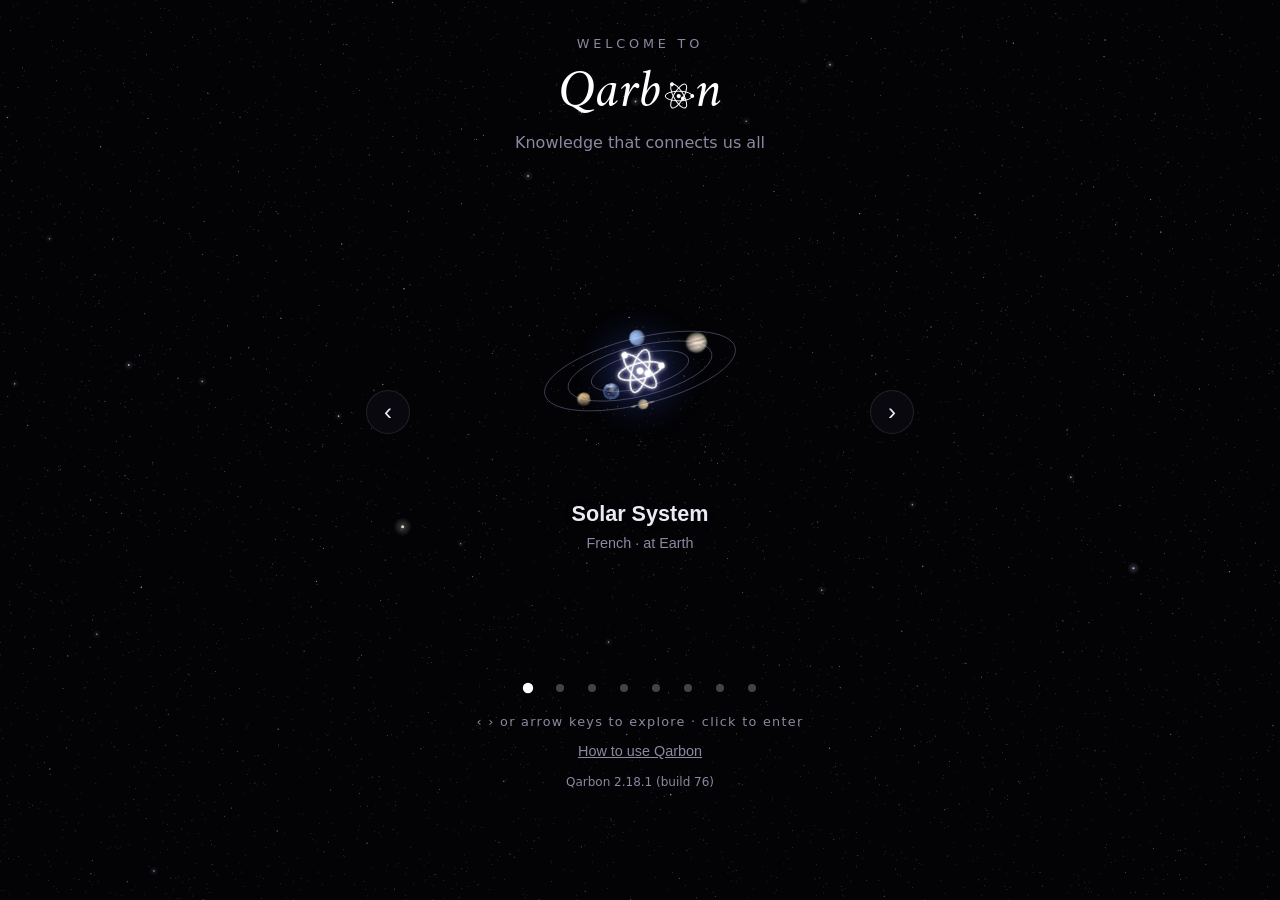
==== commit cd92e537: "Batch 11 (for build 77): Habits on the home Earth (Review starts from the map), study time per mode," ====
--- a/index.html
+++ b/index.html
@@ -87,10 +87,12 @@
           <span class="body world" id="w-sun" aria-hidden="true"><img class="photo" alt="" data-src="img/sun.jpg"><span class="shock"></span><span class="flash"></span></span>
           <span class="wname">B.A.R. Exam</span><span class="wsub"></span>
         </button>
-        <!-- 🃏 Review: the Earth, live, last (after B.A.R., the user's order in build 71; the carousel wraps, so it also sits just before the Solar System) (a still photo until the live globe is ready) -->
-        <button class="slide" data-mode="daily">
-          <span class="body world" id="w-earth" aria-hidden="true"><img class="photo" alt="" data-src="img/earth.jpg"></span>
-          <span class="wname">Review</span><span class="wtime" id="ws-time"></span><span class="wsub" id="ws-daily"></span>
+        <!-- 🌍 Habits: the Earth, live, last (the carousel wraps, so it also sits just before the Solar System) (a still photo until the
+             live globe is ready). It was Review until build 77: Review now starts from the Solar System map. The ring around it fills
+             with today's minutes, gold once the goal is met (habitsWorldSVG in js/habits.js) -->
+        <button class="slide" data-mode="habits">
+          <span class="body world" id="w-earth" aria-hidden="true"><img class="photo" alt="" data-src="img/earth.jpg"><span class="hring" id="w-hring"></span></span>
+          <span class="wname">Habits</span><span class="wtime" id="ws-time"></span><span class="wsub" id="ws-habits"></span>
         </button>
       </div>
       <button class="arrow" id="nextworld" aria-label="Next world">›</button>
@@ -115,7 +117,8 @@
     <div class="howsec">
       <h3>Getting started</h3>
       <ul>
-        <li>The home screen shows one world at a time, starting with the Solar System. It moves on to the next world by itself every 5 seconds, like a little tour. Touching it pauses the tour; leave it alone for 10 seconds and it carries on (not with Reduce Motion on). Swipe left or right to move between them yourself, or tap a dot (or slide your finger along the dots) to jump (on a computer: the ‹ › buttons or the arrow keys). In order: the <b>Solar System</b> (your map, the Qarbon atom with planets around it), <b>Review</b> the Earth (with today's date and your time: it's lit where the Sun is right now), <b>Qarbon Media Player</b> the atom wearing headphones, <b>Decks</b> a fan of Qarbon cards, <b>Translate</b> the Tower of Babel, <b>Reading</b> the Moon, <b>Focus</b> the Crab Nebula and <b>B.A.R. Exam</b> the Sun (tap it and watch). Tap a world to go straight there. The small line under each world shows where you are on the map, cards due, your deck, or tonight's Moon and the books you're reading. <b>🔁 Practice</b> buttons are on the map and in the Binder.</li>
+        <li>The home screen shows one world at a time, starting with the Solar System. It moves on to the next world by itself every 5 seconds, like a little tour. Touching it pauses the tour; leave it alone for 10 seconds and it carries on (not with Reduce Motion on). Swipe left or right to move between them yourself, or tap a dot (or slide your finger along the dots) to jump (on a computer: the ‹ › buttons or the arrow keys). In order: the <b>Solar System</b> (your map, the Qarbon atom with planets around it), <b>Qarbon Media Player</b> the atom wearing headphones, <b>Decks</b> a fan of Qarbon cards, <b>Translate</b> the Tower of Babel, <b>Reading</b> the Moon, <b>Focus</b> the Crab Nebula <b>B.A.R. Exam</b> the Sun (tap it and watch) and <b>Habits</b> the Earth (with today's date and your time: it's lit where the Sun is right now). Tap a world to go straight there. The small line under each world shows where you are on the map and cards due, your deck, tonight's Moon and the books you're reading, or your streak. <b>Review</b> starts from the Solar System: tap the world you're at (or 🃏 Review in the Mode menu). <b>🔁 Practice</b> buttons are on the map and in the Binder.</li>
+        <li><b>🌍 Habits:</b> Qarbon counts your study time. Being in a study mode (Review, Decks, the Solar System, Translate, B.A.R. Exam, Focus, Reading) counts the whole time Qarbon is on screen; the Qpod alone doesn't. Pick a <b>daily goal</b> as a range (like 10–20 min): reaching the low end counts the day ✓ and keeps your <b>streak</b> going, and the ring fills on to the high end. Studying away from the screen, like a paper book? Start a <b>session</b> on the Habits page (open-ended or 15 min to 1 h 30): everything counts toward it until you stop, even on the Qpod or with the phone locked, and a red dot bar shows it in every mode. An open-ended session stops itself after 3 hours. The ⏱ Focus timer and 📖 Read are sessions too. The ring around the home Earth fills with today's minutes (gold once the goal is met). The Habits page also has a calendar (tap a day), time by activity, cards answered per day, how well you remember, and the cards coming up. Your time syncs: each device keeps its own record and they add up.</li>
         <li>They're all real: the planets are NASA photos, and the Earth is live: it turns, and it's lit where the Sun really is right now, with city lights on the night side. The Moon shows <b>tonight's actual phase</b>, and the stars behind everything are the real night sky (see <b>Space images</b> below).</li>
         <li>The app opens on the deck you used last (the <b>French</b> course the first time).</li>
         <li>Pick what you're doing from the <b>Mode</b> menu at the top: <b>🃏 Review</b>, <b>🗂 Decks</b>, <b>🔥 B.A.R. Exam</b>, <b>⏱ Focus</b>, <b>📖 Reading</b>, <b>🌐 Translate</b> or <b>🎧 Qarbon Media Player</b>.</li>
@@ -373,6 +376,7 @@
     <label for="modeselect">Mode</label>
     <select id="modeselect">
       <option value="daily">🃏 Review</option>
+      <option value="habits">🌍 Habits</option>
       <option value="deck">🗂 Decks</option>
       <option value="solar">🪐 Solar System</option>
       <option value="translate">🌐 Translate</option>
@@ -385,6 +389,12 @@
     </select>
     <span class="arrow" aria-hidden="true">▾</span>
   </div>
+  <!-- a session that's running (🌍 Habits, js/habits.js): shown in every mode, so you always see it's counting -->
+  <div id="sessionbar" hidden>
+    <button id="sb-open"><span class="sb-dot" aria-hidden="true"></span><span id="sb-label"></span> · <b id="sb-time"></b></button>
+    <button id="sb-stop">Stop</button>
+  </div>
+  <div id="hb-toast" hidden></div>
 
   <!-- ===== ⏱ Focus mode: the study timer, for any kind of studying =====
        It's the same timer as the small timer dropdown at the bottom of Review. Music lives in 🎧 Qarbon Media Player. -->
@@ -815,6 +825,79 @@
     </div>
   </div>
 
+  <!-- ===== 🌍 Habits: today's goal, sessions, your streak and stats (js/habits.js) ===== -->
+  <section id="habits" hidden>
+    <div class="hb-top">
+      <!-- today: a ring that fills with your minutes up to the top of your goal; the small dot marks the low end (the part that counts) -->
+      <div class="hb-today" id="hb-today">
+        <svg viewBox="0 0 120 120" aria-hidden="true">
+          <circle class="track" cx="60" cy="60" r="52"></circle>
+          <circle id="hb-bar" class="bar" cx="60" cy="60" r="52" transform="rotate(-90 60 60)"></circle>
+          <circle id="hb-lo" class="lo" r="3.5" cx="60" cy="8"></circle>
+        </svg>
+        <b id="hb-min">0</b><span>min today</span><small id="hb-goaltxt"></small>
+      </div>
+      <div class="hb-streak"><span class="hb-fire" aria-hidden="true">🔥</span><b id="hb-streak">0</b><span>day streak</span><small id="hb-best"></small></div>
+    </div>
+    <p id="hb-status"></p>
+
+    <!-- sessions: for studying away from the screen (a paper book, homework). Everything counts toward it until it stops -->
+    <div class="hb-panel">
+      <h3>Session</h3>
+      <div id="hb-start">
+        <div class="hb-pick">
+          <label>What <select id="hb-act"></select></label>
+          <label>How long <select id="hb-len"></select></label>
+        </div>
+        <button id="hb-go" class="hb-primary">Start session</button>
+        <p class="hb-small">For studying away from the screen, like a paper book. All your time counts toward it until you stop, even on the Qpod or with the phone locked. The ⏱ Focus timer and 📖 Read are sessions too.</p>
+      </div>
+      <div id="hb-running" hidden>
+        <div class="hb-run"><span class="sb-dot" aria-hidden="true"></span><b id="hb-rlabel"></b><span id="hb-rtime"></span></div>
+        <button id="hb-stop">Stop session</button>
+        <p class="hb-small" id="hb-rsub"></p>
+      </div>
+      <p class="hb-small hb-note" id="hb-note"></p>
+    </div>
+
+    <label class="hb-goal">Daily goal <select id="hb-goal"></select></label>
+
+    <div class="hb-panel">
+      <div class="hb-head"><button id="hb-prev" aria-label="Previous month">‹</button><h3 id="hb-month"></h3><button id="hb-next" aria-label="Next month">›</button></div>
+      <div class="hb-cal" id="hb-cal"></div>
+      <p class="hb-small" id="hb-calsum"></p>
+      <p class="hb-detail" id="hb-detail" hidden></p>
+    </div>
+
+    <div class="hb-panel">
+      <div class="hb-head"><h3>Time by activity</h3>
+        <span class="hb-seg" id="hb-range"><button data-n="7">7 days</button><button data-n="30">30 days</button></span></div>
+      <div id="hb-acts"></div>
+      <p class="hb-small" id="hb-actsum"></p>
+    </div>
+
+    <div class="hb-panel">
+      <h3>Cards answered per day</h3>
+      <div class="hb-cols" id="hb-reviews"></div>
+      <p class="hb-cap" id="hb-revcap"></p>
+      <p class="hb-small" id="hb-revsum"></p>
+    </div>
+
+    <div class="hb-panel">
+      <h3>How well you remember</h3>
+      <p class="hb-big"><b id="hb-ret"></b> <span id="hb-retsub"></span></p>
+      <div id="hb-mastery"></div>
+      <p class="hb-small" id="hb-mastsub"></p>
+    </div>
+
+    <div class="hb-panel">
+      <h3>Coming up</h3>
+      <div class="hb-cols" id="hb-forecast"></div>
+      <p class="hb-cap" id="hb-fcap"></p>
+      <p class="hb-small" id="hb-fsub"></p>
+    </div>
+  </section>
+
   <div id="msg"></div>
   <div id="diag"></div>
   </main>
@@ -865,6 +948,7 @@
 <script src="js/app.js?v=76"></script>
 <script src="js/collection.js?v=76"></script>
 <script src="js/reading.js?v=76"></script>
+<script src="js/habits.js?v=76"></script>
 <script src="js/translate.js?v=76"></script>
 <script src="js/account.js?v=76"></script>
 <script src="js/start.js?v=76"></script>
--- a/css/styles.css
+++ b/css/styles.css
@@ -1490,3 +1490,107 @@
 @keyframes mwsway { from { transform:rotate(-3deg); } to { transform:rotate(3deg); } }
 @keyframes mwring { 0% { opacity:0; } 25% { opacity:.9; } 100% { opacity:0; } }
 @media (prefers-reduced-motion: reduce) { #w-media .mw-sway, #w-media .mw-orbits, #w-media .mw-e, #w-media .mw-ring path { animation:none; } #w-media .mw-ring path { opacity:.6; } }
+
+/* ---------- 🌍 Habits (js/habits.js): today's goal ring, sessions, the streak and stats (build 77) ---------- */
+/* the home Earth: a thin ring around the globe fills with today's minutes (gold once the goal is met) */
+#w-earth .hring { position:absolute; inset:-12%; pointer-events:none; }
+#w-earth .hring svg { inset:0; width:100%; height:100%; overflow:visible; }
+#w-earth .hring circle { fill:none; }
+#w-earth .hring .trk { stroke:rgba(255,255,255,.10); stroke-width:1.6; }
+#w-earth .hring .fill { stroke:var(--accent); stroke-width:2.2; stroke-linecap:round; filter:drop-shadow(0 0 3px rgba(123,108,255,.8)); }
+#w-earth .hring .fill.met { stroke:#ffc94a; filter:drop-shadow(0 0 3px rgba(255,201,74,.8)); }
+
+/* the session bar under the Mode menu (every mode but Habits) */
+#sessionbar { width:100%; max-width:340px; box-sizing:border-box; display:flex; gap:8px; margin:-4px 0 12px; }
+#sessionbar button { min-height:40px; padding:6px 14px; border-radius:999px; font-size:.95rem; }
+#sb-open { flex:1; text-align:left; white-space:nowrap; overflow:hidden; text-overflow:ellipsis; border-color:rgba(123,108,255,.5); }
+#sb-time { font-variant-numeric:tabular-nums; }
+.sb-dot { display:inline-block; width:8px; height:8px; border-radius:50%; background:#ff5a5a; margin-right:8px; vertical-align:middle;
+          box-shadow:0 0 8px #ff5a5a; animation:sbpulse 1.6s ease-in-out infinite; }
+@keyframes sbpulse { 50% { opacity:.35; } }
+/* "✓ Today's goal met · 🔥 4 days", for a few seconds at the top */
+#hb-toast { position:fixed; z-index:30; top:calc(env(safe-area-inset-top) + 10px); left:50%; transform:translateX(-50%); max-width:90vw;
+            padding:8px 16px; border-radius:999px; font-weight:600; font-size:.95rem; pointer-events:none; white-space:nowrap;
+            color:#2a2000; background:linear-gradient(135deg, #ffe58a, #ffc94a); box-shadow:0 4px 16px rgba(255,201,74,.35); }
+#hb-toast.show { animation:hbtoast 3.5s ease forwards; }
+@keyframes hbtoast { 0% { opacity:0; transform:translate(-50%, -8px); } 8%, 85% { opacity:1; transform:translate(-50%, 0); } 100% { opacity:0; } }
+
+/* the page */
+#habits { width:100%; max-width:480px; display:flex; flex-direction:column; gap:14px; }
+.hb-top { display:flex; align-items:center; justify-content:center; gap:22px; }
+.hb-today { position:relative; width:min(52vw, 210px); aspect-ratio:1; display:flex; flex-direction:column; align-items:center; justify-content:center; }
+.hb-today svg { position:absolute; inset:0; width:100%; height:100%; }
+.hb-today circle { fill:none; stroke-width:7; }
+.hb-today .track { stroke:rgba(255,255,255,.08); }
+.hb-today .bar { stroke:var(--accent); stroke-linecap:round; transition:stroke-dashoffset .6s ease; }
+.hb-today.met .bar { stroke:#ffc94a; }
+.hb-today .lo { fill:var(--text); stroke:none; }
+#hb-min { font-size:clamp(2.4rem, 13vw, 3.4rem); line-height:1; font-variant-numeric:tabular-nums; }
+.hb-today span { color:var(--muted); font-size:.9rem; }
+.hb-today small { color:var(--muted); font-size:.8rem; margin-top:2px; }
+.hb-streak { display:flex; flex-direction:column; align-items:center; text-align:center; }
+.hb-fire { font-size:1.8rem; line-height:1; }
+#hb-streak { font-size:2.2rem; line-height:1.1; font-variant-numeric:tabular-nums; }
+.hb-streak span, .hb-streak small { color:var(--muted); font-size:.85rem; }
+#hb-status { text-align:center; margin:-4px 0 0; font-weight:600; }
+.hb-panel { background:var(--surface); border:1px solid var(--line); border-radius:16px; padding:14px; display:flex; flex-direction:column; gap:10px; }
+.hb-panel h3 { margin:0; font-size:1.05rem; }
+.hb-head { display:flex; align-items:center; justify-content:space-between; gap:8px; }
+.hb-head > button { width:40px; height:40px; padding:0; border-radius:50%; font-size:1.3rem; flex:none; }
+.hb-head > button:disabled { opacity:.3; cursor:default; }
+.hb-pick { display:grid; grid-template-columns:1fr 1fr; gap:10px; }
+.hb-pick label, .hb-goal { display:flex; flex-direction:column; gap:4px; color:var(--muted); font-size:.85rem; }
+.hb-pick select { width:100%; padding:10px; font-size:1rem; }
+.hb-goal { flex-direction:row; align-items:center; justify-content:center; gap:10px; font-size:.95rem; }
+.hb-primary, #hb-stop { min-height:50px; width:100%; font-weight:600; }
+.hb-primary { background:linear-gradient(135deg,var(--accent-fill),var(--accent-fill-2)); color:#fff; border:none; }
+.hb-run { display:flex; align-items:center; gap:4px; font-size:1.1rem; }
+.hb-run b { flex:1; }
+#hb-rtime { font-size:1.6rem; font-weight:700; font-variant-numeric:tabular-nums; }
+.hb-small { margin:0; color:var(--muted); font-size:.85rem; }
+.hb-small:empty { display:none; }
+.hb-note { color:var(--text); }
+.hb-empty { margin:0; color:var(--muted); font-size:.9rem; }
+
+/* the calendar: one shade of the accent, deeper with more minutes (0 nothing, 1 some, 2 goal met, 3 the whole range) */
+.hb-cal { display:grid; grid-template-columns:repeat(7, 1fr); gap:5px; }
+.hb-wd { text-align:center; color:var(--muted); font-size:.75rem; }
+.hb-day { aspect-ratio:1; padding:0; border-radius:8px; font-size:.85rem; font-variant-numeric:tabular-nums; position:relative;
+          border:1px solid transparent; background:rgba(255,255,255,.04); color:var(--muted); }
+.hb-day[data-l="1"] { background:rgba(123,108,255,.22); color:var(--text); }
+.hb-day[data-l="2"] { background:rgba(100,87,232,.65); color:#fff; }
+.hb-day[data-l="3"] { background:var(--accent-fill); color:#fff; font-weight:700; }
+.hb-day[data-l="2"]::after, .hb-day[data-l="3"]::after { content:""; position:absolute; left:50%; bottom:3px; width:4px; height:4px; margin-left:-2px;
+          border-radius:50%; background:#ffc94a; }
+.hb-day[aria-current="date"] { border-color:var(--text); }
+.hb-day.picked { box-shadow:0 0 0 2px #ffc94a; }
+.hb-day:disabled { background:none; opacity:.35; cursor:default; }
+.hb-detail { margin:0; padding:10px 12px; border-radius:10px; background:var(--raised); font-size:.9rem; }
+
+/* horizontal bars (time by activity, mastery): the name, the bar, the number */
+.hb-act { display:grid; grid-template-columns:7.5em 1fr auto; align-items:center; gap:10px; font-size:.9rem; min-height:26px; }
+.hb-act span { color:var(--muted); white-space:nowrap; overflow:hidden; text-overflow:ellipsis; }
+.hb-act i { height:10px; border-radius:0 4px 4px 0; background:var(--accent); width:max(3px, calc(var(--f) * 100%)); }
+.hb-act b { font-weight:600; font-variant-numeric:tabular-nums; min-width:2em; text-align:right; }
+/* mastery steps: one hue, deeper for steps further along */
+.hb-m[data-m="0"] i { background:rgba(123,108,255,.35); }
+.hb-m[data-m="1"] i { background:rgba(123,108,255,.55); }
+.hb-m[data-m="2"] i { background:rgba(123,108,255,.75); }
+.hb-m[data-m="3"] i { background:var(--accent); }
+.hb-m[data-m="4"] i { background:#ffc94a; }
+.hb-seg { display:flex; border:1px solid var(--line); border-radius:999px; overflow:hidden; }
+.hb-seg button { border:none; border-radius:0; padding:6px 12px; font-size:.85rem; background:none; color:var(--muted); }
+.hb-seg button[aria-pressed="true"] { background:var(--accent-fill); color:#fff; }
+.hb-big { margin:0; display:flex; align-items:baseline; gap:10px; color:var(--muted); font-size:.85rem; }
+.hb-big b { font-size:2rem; color:var(--text); }
+
+/* columns (cards per day, coming up): tap one and its number shows in the caption */
+.hb-cols { display:flex; align-items:stretch; gap:3px; height:120px; }
+.hb-col { flex:1; min-width:0; padding:0; border:none; background:none; border-radius:6px; display:flex; flex-direction:column; justify-content:flex-end;
+          align-items:stretch; gap:4px; }
+.hb-col i { display:block; height:calc(var(--f) * (100% - 20px)); min-height:2px; border-radius:4px 4px 0 0; background:var(--accent); opacity:.7; }
+.hb-col span { font-size:.7rem; color:var(--muted); text-align:center; height:16px; overflow:hidden; }
+.hb-col.picked i { opacity:1; box-shadow:0 0 10px rgba(123,108,255,.6); }
+.hb-col.picked span { color:var(--text); font-weight:700; }
+.hb-cap { margin:0; font-weight:600; font-size:.95rem; min-height:1.3em; }
+@media (prefers-reduced-motion: reduce) { .sb-dot { animation:none; } }
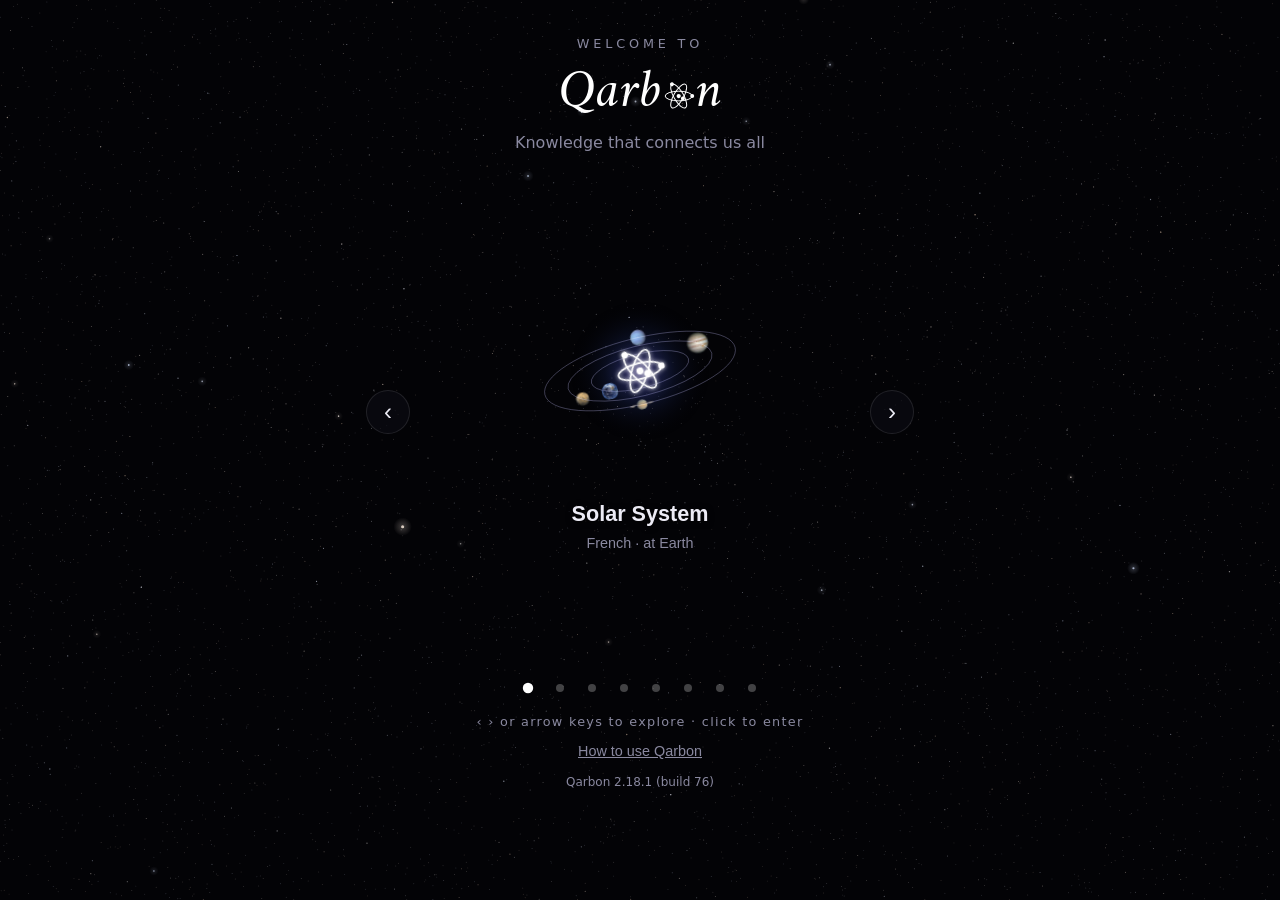
==== commit ee498459: "Batch 11: an open-ended session stops itself after 1 h 30 (was 3 h) Co-Authored-By: Claude Opus 5.5 " ====
--- a/index.html
+++ b/index.html
@@ -118,7 +118,7 @@
       <h3>Getting started</h3>
       <ul>
         <li>The home screen shows one world at a time, starting with the Solar System. It moves on to the next world by itself every 5 seconds, like a little tour. Touching it pauses the tour; leave it alone for 10 seconds and it carries on (not with Reduce Motion on). Swipe left or right to move between them yourself, or tap a dot (or slide your finger along the dots) to jump (on a computer: the ‹ › buttons or the arrow keys). In order: the <b>Solar System</b> (your map, the Qarbon atom with planets around it), <b>Qarbon Media Player</b> the atom wearing headphones, <b>Decks</b> a fan of Qarbon cards, <b>Translate</b> the Tower of Babel, <b>Reading</b> the Moon, <b>Focus</b> the Crab Nebula <b>B.A.R. Exam</b> the Sun (tap it and watch) and <b>Habits</b> the Earth (with today's date and your time: it's lit where the Sun is right now). Tap a world to go straight there. The small line under each world shows where you are on the map and cards due, your deck, tonight's Moon and the books you're reading, or your streak. <b>Review</b> starts from the Solar System: tap the world you're at (or 🃏 Review in the Mode menu). <b>🔁 Practice</b> buttons are on the map and in the Binder.</li>
-        <li><b>🌍 Habits:</b> Qarbon counts your study time. Being in a study mode (Review, Decks, the Solar System, Translate, B.A.R. Exam, Focus, Reading) counts the whole time Qarbon is on screen; the Qpod alone doesn't. Pick a <b>daily goal</b> as a range (like 10–20 min): reaching the low end counts the day ✓ and keeps your <b>streak</b> going, and the ring fills on to the high end. Studying away from the screen, like a paper book? Start a <b>session</b> on the Habits page (open-ended or 15 min to 1 h 30): everything counts toward it until you stop, even on the Qpod or with the phone locked, and a red dot bar shows it in every mode. An open-ended session stops itself after 3 hours. The ⏱ Focus timer and 📖 Read are sessions too. The ring around the home Earth fills with today's minutes (gold once the goal is met). The Habits page also has a calendar (tap a day), time by activity, cards answered per day, how well you remember, and the cards coming up. Your time syncs: each device keeps its own record and they add up.</li>
+        <li><b>🌍 Habits:</b> Qarbon counts your study time. Being in a study mode (Review, Decks, the Solar System, Translate, B.A.R. Exam, Focus, Reading) counts the whole time Qarbon is on screen; the Qpod alone doesn't. Pick a <b>daily goal</b> as a range (like 10–20 min): reaching the low end counts the day ✓ and keeps your <b>streak</b> going, and the ring fills on to the high end. Studying away from the screen, like a paper book? Start a <b>session</b> on the Habits page (open-ended or 15 min to 1 h 30): everything counts toward it until you stop, even on the Qpod or with the phone locked, and a red dot bar shows it in every mode. An open-ended session stops itself after 1 h 30. The ⏱ Focus timer and 📖 Read are sessions too. The ring around the home Earth fills with today's minutes (gold once the goal is met). The Habits page also has a calendar (tap a day), time by activity, cards answered per day, how well you remember, and the cards coming up. Your time syncs: each device keeps its own record and they add up.</li>
         <li>They're all real: the planets are NASA photos, and the Earth is live: it turns, and it's lit where the Sun really is right now, with city lights on the night side. The Moon shows <b>tonight's actual phase</b>, and the stars behind everything are the real night sky (see <b>Space images</b> below).</li>
         <li>The app opens on the deck you used last (the <b>French</b> course the first time).</li>
         <li>Pick what you're doing from the <b>Mode</b> menu at the top: <b>🃏 Review</b>, <b>🗂 Decks</b>, <b>🔥 B.A.R. Exam</b>, <b>⏱ Focus</b>, <b>📖 Reading</b>, <b>🌐 Translate</b> or <b>🎧 Qarbon Media Player</b>.</li>
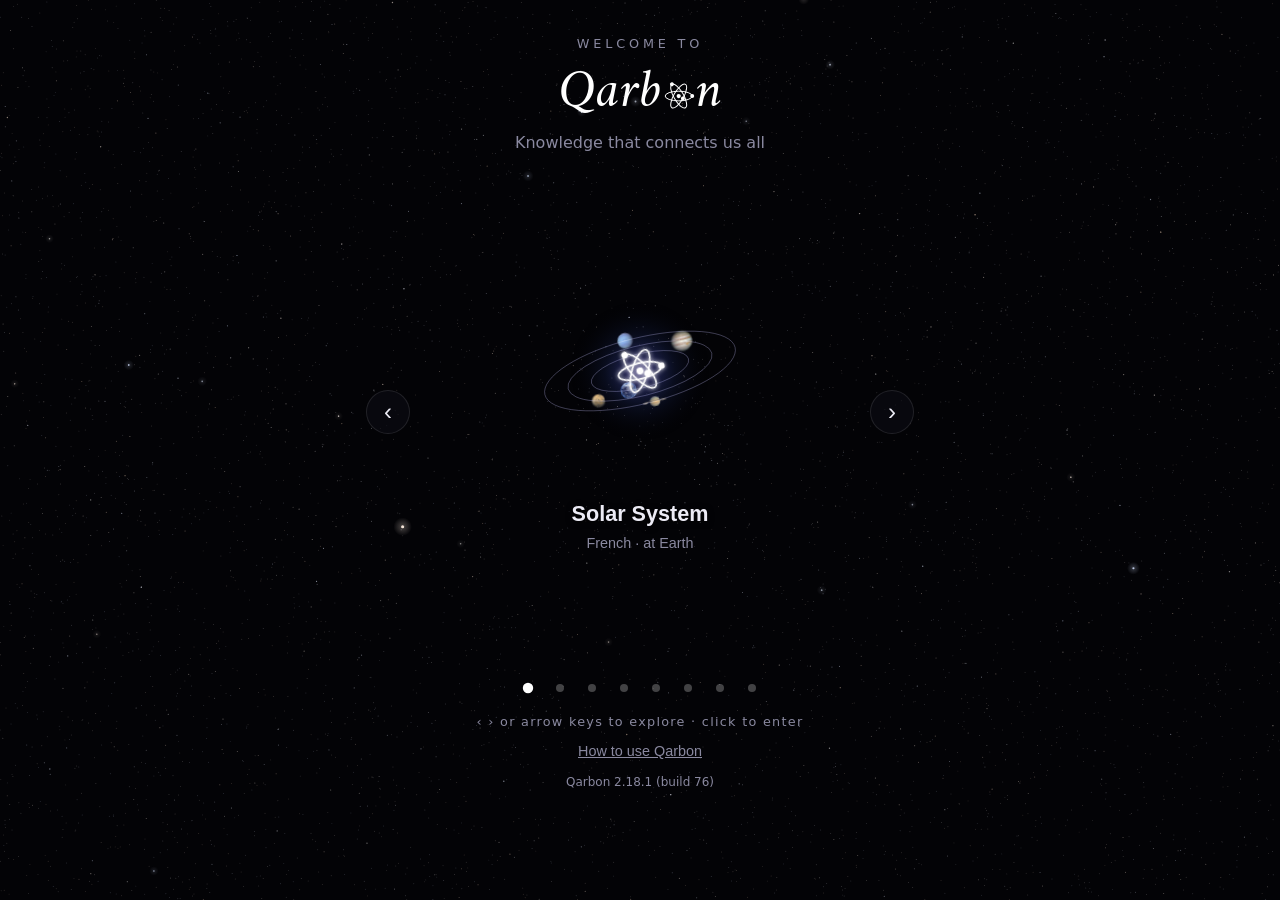
==== commit 36626035: "Arcade A (for build 77): the Arcade world on home (a glowing cabinet, replacing the Sun slide) and A" ====
--- a/index.html
+++ b/index.html
@@ -81,11 +81,11 @@
           <span class="body world" id="w-crab" aria-hidden="true"><img class="photo" alt="" data-src="img/crab-nebula.jpg"><span class="pulse"></span><span class="glint"></span></span>
           <span class="wname">Focus</span><span class="wsub"></span>
         </button>
-        <!-- 🔥 B.A.R. Exam: the Sun (NASA's Solar Dynamics Observatory). Tap it and it goes supernova, then the exam opens.
-             .shock is the blast wave and .flash the burst of light (see "supernova" in the styles) -->
-        <button class="slide" data-mode="burn">
-          <span class="body world" id="w-sun" aria-hidden="true"><img class="photo" alt="" data-src="img/sun.jpg"><span class="shock"></span><span class="flash"></span></span>
-          <span class="wname">B.A.R. Exam</span><span class="wsub"></span>
+        <!-- 🕹 Arcade (build 77, the user's pick "A"): a glowing arcade cabinet with Wordfighter on its screen (arcadeWorldSVG in js/worlds.js).
+             It holds B.A.R. Exam (whose Sun still goes supernova, as a tile on the Arcade page), Wordfighter and later World Duels -->
+        <button class="slide" data-mode="arcade">
+          <span class="body world" id="w-arcade" aria-hidden="true"></span>
+          <span class="wname">Arcade</span><span class="wsub" id="ws-arcade"></span>
         </button>
         <!-- 🌍 Habits: the Earth, live, last (the carousel wraps, so it also sits just before the Solar System) (a still photo until the
              live globe is ready). It was Review until build 77: Review now starts from the Solar System map. The ring around it fills
@@ -117,11 +117,11 @@
     <div class="howsec">
       <h3>Getting started</h3>
       <ul>
-        <li>The home screen shows one world at a time, starting with the Solar System. It moves on to the next world by itself every 5 seconds, like a little tour. Touching it pauses the tour; leave it alone for 10 seconds and it carries on (not with Reduce Motion on). Swipe left or right to move between them yourself, or tap a dot (or slide your finger along the dots) to jump (on a computer: the ‹ › buttons or the arrow keys). In order: the <b>Solar System</b> (your map, the Qarbon atom with planets around it), <b>Qarbon Media Player</b> the atom wearing headphones, <b>Decks</b> a fan of Qarbon cards, <b>Translate</b> the Tower of Babel, <b>Reading</b> the Moon, <b>Focus</b> the Crab Nebula <b>B.A.R. Exam</b> the Sun (tap it and watch) and <b>Habits</b> the Earth (with today's date and your time: it's lit where the Sun is right now). Tap a world to go straight there. The small line under each world shows where you are on the map and cards due, your deck, tonight's Moon and the books you're reading, or your streak. <b>Review</b> starts from the Solar System: tap the world you're at (or 🃏 Review in the Mode menu). <b>🔁 Practice</b> buttons are on the map and in the Binder.</li>
-        <li><b>🌍 Habits:</b> Qarbon counts your study time. Being in a study mode (Review, Decks, the Solar System, Translate, B.A.R. Exam, Focus, Reading) counts the whole time Qarbon is on screen; the Qpod alone doesn't. Pick a <b>daily goal</b> as a range (like 10–20 min): reaching the low end counts the day ✓ and keeps your <b>streak</b> going, and the ring fills on to the high end. Studying away from the screen, like a paper book? Start a <b>session</b> on the Habits page (open-ended or 15 min to 1 h 30): everything counts toward it until you stop, even on the Qpod or with the phone locked, and a red dot bar shows it in every mode. An open-ended session stops itself after 1 h 30. The ⏱ Focus timer and 📖 Read are sessions too. The ring around the home Earth fills with today's minutes (gold once the goal is met). The Habits page also has a calendar (tap a day), time by activity, cards answered per day, how well you remember, and the cards coming up. Your time syncs: each device keeps its own record and they add up.</li>
+        <li>The home screen shows one world at a time, starting with the Solar System. It moves on to the next world by itself every 5 seconds, like a little tour. Touching it pauses the tour; leave it alone for 10 seconds and it carries on (not with Reduce Motion on). Swipe left or right to move between them yourself, or tap a dot (or slide your finger along the dots) to jump (on a computer: the ‹ › buttons or the arrow keys). In order: the <b>Solar System</b> (your map, the Qarbon atom with planets around it), <b>Qarbon Media Player</b> the atom wearing headphones, <b>Decks</b> a fan of Qarbon cards, <b>Translate</b> the Tower of Babel, <b>Reading</b> the Moon, <b>Focus</b> the Crab Nebula <b>Arcade</b> a glowing arcade cabinet (B.A.R. Exam and Wordfighter) and <b>Habits</b> the Earth (with today's date and your time: it's lit where the Sun is right now). Tap a world to go straight there. The small line under each world shows where you are on the map and cards due, your deck, tonight's Moon and the books you're reading, or your streak. <b>Review</b> starts from the Solar System: tap the world you're at (or 🃏 Review in the Mode menu). <b>🔁 Practice</b> buttons are on the map and in the Binder.</li>
+        <li><b>🌍 Habits:</b> Qarbon counts your study time. Being in a study mode (Review, Decks, the Solar System, Translate, the Arcade, Focus, Reading) counts the whole time Qarbon is on screen; the Qpod alone doesn't. Pick a <b>daily goal</b> as a range (like 10–20 min): reaching the low end counts the day ✓ and keeps your <b>streak</b> going, and the ring fills on to the high end. Studying away from the screen, like a paper book? Start a <b>session</b> on the Habits page (open-ended or 15 min to 1 h 30): everything counts toward it until you stop, even on the Qpod or with the phone locked, and a red dot bar shows it in every mode. An open-ended session stops itself after 1 h 30. The ⏱ Focus timer and 📖 Read are sessions too. The ring around the home Earth fills with today's minutes (gold once the goal is met). The Habits page also has a calendar (tap a day), time by activity, cards answered per day, how well you remember, and the cards coming up. Your time syncs: each device keeps its own record and they add up.</li>
         <li>They're all real: the planets are NASA photos, and the Earth is live: it turns, and it's lit where the Sun really is right now, with city lights on the night side. The Moon shows <b>tonight's actual phase</b>, and the stars behind everything are the real night sky (see <b>Space images</b> below).</li>
         <li>The app opens on the deck you used last (the <b>French</b> course the first time).</li>
-        <li>Pick what you're doing from the <b>Mode</b> menu at the top: <b>🃏 Review</b>, <b>🗂 Decks</b>, <b>🔥 B.A.R. Exam</b>, <b>⏱ Focus</b>, <b>📖 Reading</b>, <b>🌐 Translate</b> or <b>🎧 Qarbon Media Player</b>.</li>
+        <li>Pick what you're doing from the <b>Mode</b> menu at the top: <b>🃏 Review</b>, <b>🌍 Habits</b>, <b>🗂 Decks</b>, <b>🪐 Solar System</b>, <b>🕹 Arcade</b>, <b>⏱ Focus</b>, <b>📖 Reading</b>, <b>🌐 Translate</b> or <b>🎧 Qarbon Media Player</b>.</li>
         <li><b>French</b> is one course: six levels in a row, from <b>Level 1</b> (the 150 most useful words) and <b>Level 2</b> (150 more) through <b>Level 3</b> (300 words for everyday life: home, city, travel, work, health, feelings; A2–B1) to <b>Level 4</b> (B2), <b>Level 5</b> (C1) and <b>Level 6</b> (C2), 75 harder words each, where the rare cards live. You don't pick a level: your packs follow the 🪐 Solar System, and Review has every card you've collected in one queue.</li>
         <li><b>Spanish</b> is a second course that works the same way, with its own trip on the map (it starts at Earth, wherever you are in French) and its own 3 packs a day. It's <b>Mexican Spanish</b> (el carro, la computadora, el boleto) with <b>Level 1</b> to <b>Level 3</b> so far (600 words, the same meanings as French's first three levels, with el / la and an example each); the worlds after Jupiter say <b>Soon</b>.</li>
         <li><b>Switch decks</b> in <b>🗂 Decks</b> mode: tap <b>Switch ▾</b> at the top and pick French, Spanish or one of your own decks. The deck you're in is highlighted. The map, packs, Translate and the voice follow the course you picked last. You can also switch with <b>French | Spanish</b> at the top of the 🪐 Solar System.</li>
@@ -199,7 +199,9 @@
     <div class="howsec">
       <h3>🔥 B.A.R. Exam (Burn After Reading)</h3>
       <ul>
-        <li>Choose <b>🔥 B.A.R. Exam</b> in the Mode menu (or tap the Sun on home). Pick a level: <b>Easy</b> (pick the word out of 4 real words), <b>Medium</b> (out of 4 with traps: an accent trap, a spelling trap and another real word) or <b>Hard</b> (type it; accents count, capitals don't). Each level shows your best score.</li>
+        <li><b>🕹 The Arcade</b> (the cabinet on home, or the Mode menu) holds the games: <b>B.A.R. Exam</b>, <b>👾 Wordfighter</b> and, soon, World Duels. They use the cards in your binder and never change your review schedule.</li>
+        <li><b>👾 Wordfighter:</b> an 8-bit shooter. An English word shows at the bottom; shoot the ship carrying its French (or Spanish) word. Six ships a wave, swaying in formation; one swoops down and fires every few seconds, and each wave (named after a world of the Solar System) is faster. Hit the wrong ship and it shows its English and dives at you. You have 3 lives, lost when a ship or a shot hits you. Points: 100 a word, 200 if it was diving, times your streak (up to ×5), +500 for clearing a wave. Phone: drag on the field to fly, tap it or FIRE to shoot. Mac: ← → to fly, Space to shoot. The words you missed are listed at the end, and your best score per course syncs. Leaving mid-game pauses it. You need at least 4 cards in your binder.</li>
+        <li>Tap the <b>Sun</b> in the 🕹 Arcade (it goes supernova) to start B.A.R. Exam. Pick a level: <b>Easy</b> (pick the word out of 4 real words), <b>Medium</b> (out of 4 with traps: an accent trap, a spelling trap and another real word) or <b>Hard</b> (type it; accents count, capitals don't). Each level shows your best score.</li>
         <li><b>Open the pack:</b> up to 10 cards you've never studied come in a B.A.R. pack. Tear it open like a daily pack, then read each card once (you hear it too) and swipe it away. There's no going back. B.A.R. packs don't count toward your 3 packs a day.</li>
         <li>The cards <b>burn up</b>, and you have <b>1:30</b> for the test. Your answers aren't marked yet: you see them all at the end, with the right spelling under each one you missed (on Hard, wrong letters red, missing ones green, accent slips yellow). Spanish traps drop or move an accent (á é í ó ú, ñ → n) or swap letters that sound alike (b / v, ll / y, c / z / s, a silent h).</li>
         <li>Right counts as Good; wrong, or not reached before the time ran out, counts as Hard, and those words go <b>first in your next Review</b>. The start screen keeps your best on each level and your last 10 rounds, for each course or deck, synced between your devices.</li>
@@ -382,7 +384,10 @@
       <option value="translate">🌐 Translate</option>
       <!-- Practice is started from its buttons (map, Binder, List), so it isn't a choice here: this line only shows while practicing -->
       <option value="practice" hidden disabled>🔁 Practice</option>
-      <option value="burn">🔥 B.A.R. Exam</option>
+      <option value="arcade">🕹 Arcade</option>
+      <!-- the Arcade's games: started from its tiles, so they're not choices here; each line only shows while you're in it -->
+      <option value="burn" hidden disabled>🔥 B.A.R. Exam</option>
+      <option value="fighter" hidden disabled>👾 Wordfighter</option>
       <option value="focus">⏱ Focus</option>
       <option value="reading">📖 Reading</option>
       <option value="media">🎧 Qarbon Media Player</option>
@@ -821,9 +826,59 @@
       <p id="burn-sub" class="burnnote"></p>
       <div id="burn-missed"></div>
       <button id="burn-again" class="burnbig">Play again</button>
-      <button id="burn-back" class="burnplain">Back to review</button>
+      <button id="burn-back" class="burnplain">Back to the Arcade</button>
     </div>
   </div>
+
+  <!-- ===== 🕹 Arcade: the games (js/arcade.js). Nothing here changes your review schedule ===== -->
+  <section id="arcade" hidden>
+    <h2 class="ar-title">Arcade</h2>
+    <div class="ar-games">
+      <!-- B.A.R. Exam: the Sun. Tap it and it goes supernova (the same as on home before build 77), then the exam opens -->
+      <button class="ar-game" id="ar-bar">
+        <span class="ar-pic world" id="w-sun" aria-hidden="true"><img class="photo" alt="" src="img/sun.jpg"><span class="shock"></span><span class="flash"></span></span>
+        <span class="ar-text"><b>B.A.R. Exam</b><span>Read a pack, watch it burn, then a 1:30 test. Easy, Medium or Hard.</span><small id="ar-barbest"></small></span>
+      </button>
+      <button class="ar-game" id="ar-wf">
+        <span class="ar-pic ar-px" id="ar-wfpic" aria-hidden="true"></span>
+        <span class="ar-text"><b>Wordfighter</b><span>An 8-bit shooter: shoot the ship carrying the word for the English at the bottom.</span><small id="ar-wfbest"></small></span>
+      </button>
+      <button class="ar-game ar-soon" disabled>
+        <span class="ar-pic ar-px" id="ar-duelpic" aria-hidden="true"></span>
+        <span class="ar-text"><b>World Duels</b><span>8-bit battles against the worlds of your Solar System.</span><small>Coming soon</small></span>
+      </button>
+    </div>
+    <p class="ar-note">The games use the cards in your binder and never change your review schedule.</p>
+  </section>
+
+  <!-- ===== 👾 Wordfighter (js/wordfighter.js, loaded the first time you open it): the cabinet ===== -->
+  <section id="fighter" hidden>
+    <div class="wf-hud"><span id="wf-score">000000</span><span id="wf-wave">EARTH</span><span id="wf-lives" aria-label="Lives">▲▲▲</span></div>
+    <div class="wf-field" id="wf-field">
+      <canvas id="wf-cv"></canvas>
+      <div class="wf-over" id="wf-start">
+        <span class="wf-tag" id="wf-course"></span>
+        <h2>QARBON<br><b>WORDFIGHTER</b></h2>
+        <p id="wf-how"></p>
+        <p>Hit the wrong ship and it dives at you. Ships swoop and fire, so keep moving.</p>
+        <button class="wf-btn" id="wf-go">START</button>
+        <p class="wf-ctrl">Phone: drag to fly, tap the field or FIRE to shoot.<br>Mac: ← → to fly, Space to shoot.</p>
+        <span class="wf-tag" id="wf-best"></span>
+      </div>
+      <div class="wf-over" id="wf-pause" hidden><h2>PAUSED</h2><button class="wf-btn" id="wf-resume">GO ON</button></div>
+      <div class="wf-over" id="wf-end" hidden>
+        <h2>GAME OVER</h2>
+        <span class="wf-final" id="wf-final">0</span>
+        <span class="wf-new" id="wf-new" hidden>NEW BEST!</span>
+        <p id="wf-sum"></p>
+        <span class="wf-tag" id="wf-mtag">WORDS TO PRACTICE</span>
+        <ul class="wf-missed" id="wf-missed"></ul>
+        <button class="wf-btn" id="wf-again">PLAY AGAIN</button>
+      </div>
+    </div>
+    <div class="wf-prompt" id="wf-prompt"><span class="wf-lab" id="wf-lab">SHOOT<br>THE<br>FRENCH</span><span class="wf-en" id="wf-en">…</span></div>
+    <div class="wf-controls" id="wf-controls"><button class="wf-back" id="wf-back">‹ Arcade</button><button class="wf-fire" id="wf-fire" aria-label="Fire">FIRE</button></div>
+  </section>
 
   <!-- ===== 🌍 Habits: today's goal, sessions, your streak and stats (js/habits.js) ===== -->
   <section id="habits" hidden>
@@ -949,6 +1004,7 @@
 <script src="js/collection.js?v=76"></script>
 <script src="js/reading.js?v=76"></script>
 <script src="js/habits.js?v=76"></script>
+<script src="js/arcade.js?v=76"></script>
 <script src="js/translate.js?v=76"></script>
 <script src="js/account.js?v=76"></script>
 <script src="js/start.js?v=76"></script>
--- a/css/styles.css
+++ b/css/styles.css
@@ -106,10 +106,10 @@
   #w-sun .flash { width:60%; height:60%; margin:-30% 0 0 -30%; background:radial-gradient(circle, #fff 0 20%, rgba(255,230,190,.9) 40%, rgba(255,140,60,0) 70%); }
   /* tapping the Sun: it goes supernova. It swells and glows hotter, its core collapses, then it blows apart:
      a burst of white light and a blast wave racing outward, before B.A.R. Exam opens (enterWorld waits for it) */
-  .slide[data-mode="burn"].go .body { transition:none; animation:none; transform:none; opacity:1; }
-  .slide[data-mode="burn"].go .photo { animation:supernova 1.5s cubic-bezier(.4,0,.2,1) forwards; }
-  .slide[data-mode="burn"].go .shock { animation:shockwave 1.5s ease-out forwards; }
-  .slide[data-mode="burn"].go .flash { animation:sunflash 1.5s ease-out forwards; }
+  /* (since build 77 the Sun is B.A.R. Exam's tile in the 🕹 Arcade, #ar-bar; js/arcade.js adds .go and waits for it) */
+  #ar-bar.go .photo { animation:supernova 1.5s cubic-bezier(.4,0,.2,1) forwards; }
+  #ar-bar.go .shock { animation:shockwave 1.5s ease-out forwards; }
+  #ar-bar.go .flash { animation:sunflash 1.5s ease-out forwards; }
   @keyframes supernova {
     0%   { transform:translate(-50%, -50%) scale(1);    filter:drop-shadow(0 0 18px rgba(255,90,30,.45)) brightness(1); opacity:1; }
     35%  { transform:translate(-50%, -50%) scale(1.18); filter:drop-shadow(0 0 40px rgba(255,140,60,.9)) brightness(1.8) saturate(1.3); opacity:1; }
@@ -1594,3 +1594,66 @@
 .hb-col.picked span { color:var(--text); font-weight:700; }
 .hb-cap { margin:0; font-weight:600; font-size:.95rem; min-height:1.3em; }
 @media (prefers-reduced-motion: reduce) { .sb-dot { animation:none; } }
+
+/* ---------- 🕹 the Arcade (js/arcade.js) and 👾 Wordfighter (js/wordfighter.js), build 77 ---------- */
+/* the home world: the glowing cabinet (arcadeWorldSVG in js/worlds.js); its little shot flies up now and then */
+#w-arcade svg { inset:0; width:100%; height:100%; overflow:visible; }
+#w-arcade .ar-shot { animation:arshot 1.6s steps(6) infinite; }
+@keyframes arshot { 0% { transform:translateY(4px); opacity:1; } 80% { transform:translateY(-12px); opacity:1; } 81%, 100% { opacity:0; } }
+#w-arcade .ar-bugs { animation:arbugs 2s steps(2) infinite; }
+@keyframes arbugs { 50% { transform:translateX(1.5px); } }
+
+/* the Arcade page: one tile per game */
+#arcade { width:100%; max-width:480px; display:flex; flex-direction:column; gap:14px; }
+.ar-title { margin:0; text-align:center; font-family:"Courier New", monospace; letter-spacing:.2em; text-transform:uppercase; color:var(--accent); }
+.ar-games { display:flex; flex-direction:column; gap:12px; }
+.ar-game { display:flex; align-items:center; gap:14px; text-align:left; padding:14px; border-radius:16px; background:var(--surface);
+           border:1px solid var(--line); color:var(--text); }
+.ar-game:hover { --btn-bg:var(--raised); border-color:rgba(123,108,255,.5); }
+.ar-pic { position:relative; flex:none; width:84px; height:84px; border-radius:50%; }
+.ar-px { border-radius:14px; background:#030306; border:1px solid rgba(123,108,255,.35); }
+.ar-px svg { position:absolute; inset:8px; width:calc(100% - 16px); height:calc(100% - 16px); }
+.ar-text { display:flex; flex-direction:column; gap:3px; min-width:0; }
+.ar-text b { font-size:1.15rem; }
+.ar-text span { color:var(--muted); font-size:.9rem; }
+.ar-text small { color:var(--text); font-size:.85rem; font-weight:600; }
+.ar-soon { opacity:.55; cursor:default; }
+.ar-note { margin:0; text-align:center; color:var(--muted); font-size:.85rem; }
+/* B.A.R.'s Sun on its tile: room for the blast to spread over the page (the .go animations are with the Sun's styles) */
+#ar-bar { overflow:visible; position:relative; z-index:2; }
+#ar-bar.go .ar-text { opacity:0; transition:opacity .3s; }
+
+/* Wordfighter's cabinet: the score bar, the field (its height set by wfFit), the English, the controls */
+#fighter { width:100%; max-width:480px; display:flex; flex-direction:column; gap:8px; user-select:none; -webkit-user-select:none;
+           -webkit-tap-highlight-color:transparent; font-family:VT323, "Courier New", monospace; }
+.wf-hud { display:flex; justify-content:space-between; align-items:center; font-family:"Press Start 2P", "Courier New", monospace; font-size:10px; }
+#wf-score { color:#FFD166; font-variant-numeric:tabular-nums; }
+#wf-wave { color:var(--muted); }
+#wf-lives { color:var(--accent); letter-spacing:.2em; }
+.wf-field { position:relative; height:420px; border:1px solid var(--line); border-radius:6px; overflow:hidden; background:#030306; touch-action:none; }
+#wf-cv { position:absolute; inset:0; width:100%; height:100%; display:block; image-rendering:pixelated; }
+.wf-over { position:absolute; inset:0; display:flex; flex-direction:column; align-items:center; justify-content:center; gap:12px; padding:18px;
+           text-align:center; background:rgba(3,3,6,.92); overflow-y:auto; }
+.wf-over h2 { font-family:"Press Start 2P", "Courier New", monospace; font-size:18px; line-height:1.5; margin:0; font-weight:400; }
+.wf-over h2 b { color:var(--accent); font-weight:400; }
+.wf-over p { margin:0; font-size:20px; line-height:1.15; color:var(--muted); max-width:30ch; }
+.wf-over .wf-ctrl { font-size:17px; }
+.wf-tag { font-family:"Press Start 2P", "Courier New", monospace; font-size:8px; color:var(--muted); letter-spacing:.08em; }
+.wf-final { font-family:"Press Start 2P", "Courier New", monospace; font-size:14px; color:#FFD166; }
+.wf-new { font-family:"Press Start 2P", "Courier New", monospace; font-size:10px; color:#5CE1A6; animation:wfnew .6s steps(2) infinite; }
+@keyframes wfnew { 50% { opacity:.3; } }
+.wf-btn, .wf-fire { font-family:"Press Start 2P", "Courier New", monospace; font-size:12px; padding:14px 20px; border-radius:6px; border:0;
+                    background:#5a49e6; color:#fff; box-shadow:0 4px 0 #2e2490; touch-action:manipulation; }
+.wf-btn:active, .wf-fire:active { transform:translateY(3px); box-shadow:0 1px 0 #2e2490; }
+.wf-btn:disabled { opacity:.4; }
+.wf-missed { list-style:none; padding:0; margin:0; width:100%; max-width:300px; display:grid; gap:4px; font-size:22px; text-align:left; }
+.wf-missed li { display:flex; justify-content:space-between; gap:12px; border-bottom:1px dashed var(--line); padding:2px 0; }
+.wf-missed li span:last-child { color:var(--muted); text-align:right; }
+.wf-prompt { display:flex; align-items:center; gap:10px; padding:8px 12px; background:var(--surface); border:1px solid var(--line); border-radius:6px; min-height:52px; }
+.wf-lab { font-family:"Press Start 2P", "Courier New", monospace; font-size:8px; color:var(--muted); line-height:1.5; flex:none; }
+.wf-en { font-size:32px; line-height:1; min-width:0; overflow-wrap:anywhere; }
+.wf-prompt.good { border-color:#5CE1A6; }
+.wf-prompt.bad { border-color:#FF5470; }
+.wf-controls { display:flex; justify-content:space-between; align-items:center; gap:8px; }
+.wf-back { font-size:1rem; padding:10px 16px; border-radius:999px; }
+.wf-fire { padding:16px 28px; }
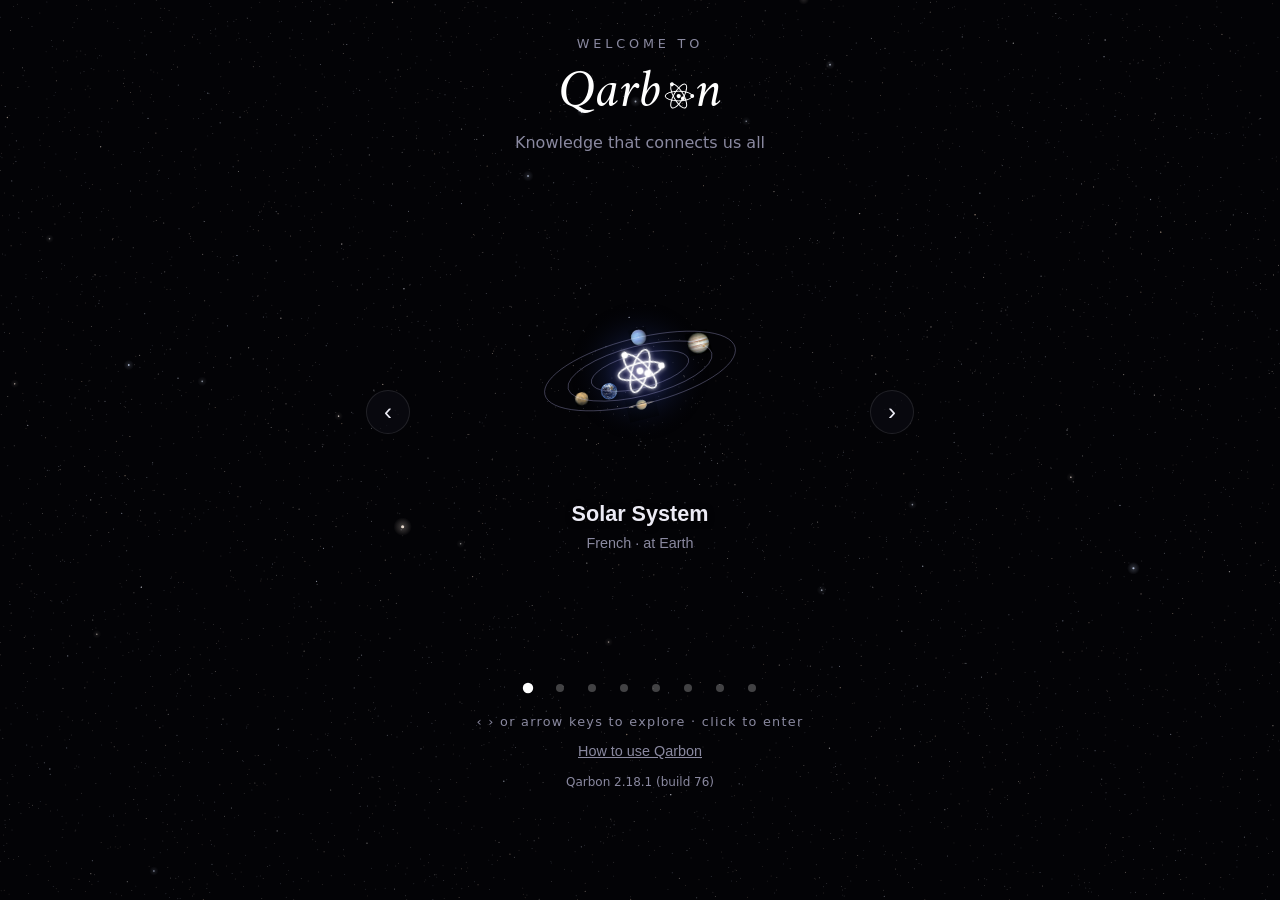
==== commit b0dcbfa4: "Arcade B (for build 77): Qarbon World Duels, 8-bit word battles against the 12 worlds (generated pix" ====
--- a/index.html
+++ b/index.html
@@ -199,8 +199,9 @@
     <div class="howsec">
       <h3>🔥 B.A.R. Exam (Burn After Reading)</h3>
       <ul>
-        <li><b>🕹 The Arcade</b> (the cabinet on home, or the Mode menu) holds the games: <b>B.A.R. Exam</b>, <b>👾 Wordfighter</b> and, soon, World Duels. They use the cards in your binder and never change your review schedule.</li>
+        <li><b>🕹 The Arcade</b> (the cabinet on home, or the Mode menu) holds the games: <b>B.A.R. Exam</b>, <b>👾 Wordfighter</b> and <b>⚔️ World Duels</b>. They use the cards in your binder and never change your review schedule.</li>
         <li><b>👾 Wordfighter:</b> an 8-bit shooter. An English word shows at the bottom; shoot the ship carrying its French (or Spanish) word. Six ships a wave, swaying in formation; one swoops down and fires every few seconds, and each wave (named after a world of the Solar System) is faster. Hit the wrong ship and it shows its English and dives at you. You have 3 lives, lost when a ship or a shot hits you. Points: 100 a word, 200 if it was diving, times your streak (up to ×5), +500 for clearing a wave. Phone: drag on the field to fly, tap it or FIRE to shoot. Mac: ← → to fly, Space to shoot. The words you missed are listed at the end, and your best score per course syncs. Leaving mid-game pauses it. You need at least 4 cards in your binder.</li>
+        <li><b>⚔️ World Duels:</b> 8-bit word battles against the worlds of your Solar System (pick one in the Arcade, or tap ⚔️ Duel on a world's panel on the map). On your turn an English word shows: <b>Translate</b> (pick the French of 4, 20 damage) or <b>Spell</b> (type it, 35; only an accent slip or a wrong le / la = 15). On their turn they show a word: pick its English to block, or take the hit. Pick the difficulty first: <b>Review</b> (only cards in your binder), <b>Stretch</b> (your binder plus a few new words) or <b>Challenge</b> (mostly new words, which only come as Translate). A world gets stronger the more of its cards you collect and master. Win and one card from the duel goes into your binder, and about 1 time in 10 (1 in 5 on Challenge) a card you already own turns <b>shiny</b> (a gold edge and a ★ in the binder and on the Review card). Lose and nothing is taken; you see the words that got you. Beaten worlds get a WON mark. Duels never change your review schedule.</li>
         <li>Tap the <b>Sun</b> in the 🕹 Arcade (it goes supernova) to start B.A.R. Exam. Pick a level: <b>Easy</b> (pick the word out of 4 real words), <b>Medium</b> (out of 4 with traps: an accent trap, a spelling trap and another real word) or <b>Hard</b> (type it; accents count, capitals don't). Each level shows your best score.</li>
         <li><b>Open the pack:</b> up to 10 cards you've never studied come in a B.A.R. pack. Tear it open like a daily pack, then read each card once (you hear it too) and swipe it away. There's no going back. B.A.R. packs don't count toward your 3 packs a day.</li>
         <li>The cards <b>burn up</b>, and you have <b>1:30</b> for the test. Your answers aren't marked yet: you see them all at the end, with the right spelling under each one you missed (on Hard, wrong letters red, missing ones green, accent slips yellow). Spanish traps drop or move an accent (á é í ó ú, ñ → n) or swap letters that sound alike (b / v, ll / y, c / z / s, a silent h).</li>
@@ -388,6 +389,7 @@
       <!-- the Arcade's games: started from its tiles, so they're not choices here; each line only shows while you're in it -->
       <option value="burn" hidden disabled>🔥 B.A.R. Exam</option>
       <option value="fighter" hidden disabled>👾 Wordfighter</option>
+      <option value="duel" hidden disabled>⚔️ World Duels</option>
       <option value="focus">⏱ Focus</option>
       <option value="reading">📖 Reading</option>
       <option value="media">🎧 Qarbon Media Player</option>
@@ -843,9 +845,9 @@
         <span class="ar-pic ar-px" id="ar-wfpic" aria-hidden="true"></span>
         <span class="ar-text"><b>Wordfighter</b><span>An 8-bit shooter: shoot the ship carrying the word for the English at the bottom.</span><small id="ar-wfbest"></small></span>
       </button>
-      <button class="ar-game ar-soon" disabled>
+      <button class="ar-game" id="ar-duel">
         <span class="ar-pic ar-px" id="ar-duelpic" aria-hidden="true"></span>
-        <span class="ar-text"><b>World Duels</b><span>8-bit battles against the worlds of your Solar System.</span><small>Coming soon</small></span>
+        <span class="ar-text"><b>World Duels</b><span>8-bit word battles against the worlds of your Solar System. Win cards, sometimes a shiny.</span><small id="ar-duelwon"></small></span>
       </button>
     </div>
     <p class="ar-note">The games use the cards in your binder and never change your review schedule.</p>
@@ -879,6 +881,9 @@
     <div class="wf-prompt" id="wf-prompt"><span class="wf-lab" id="wf-lab">SHOOT<br>THE<br>FRENCH</span><span class="wf-en" id="wf-en">…</span></div>
     <div class="wf-controls" id="wf-controls"><button class="wf-back" id="wf-back">‹ Arcade</button><button class="wf-fire" id="wf-fire" aria-label="Fire">FIRE</button></div>
   </section>
+
+  <!-- ===== ⚔️ World Duels (js/duels.js, loaded the first time you open it): the world picker and the battles are drawn in here ===== -->
+  <section id="duels" hidden><div id="dl-app"></div></section>
 
   <!-- ===== 🌍 Habits: today's goal, sessions, your streak and stats (js/habits.js) ===== -->
   <section id="habits" hidden>
--- a/css/styles.css
+++ b/css/styles.css
@@ -1657,3 +1657,115 @@
 .wf-controls { display:flex; justify-content:space-between; align-items:center; gap:8px; }
 .wf-back { font-size:1rem; padding:10px 16px; border-radius:999px; }
 .wf-fire { padding:16px 28px; }
+
+/* ---------- ⚔️ World Duels (js/duels.js), build 77: an 8-bit handheld battle (the user's approved color preview) ---------- */
+#duels { width:100%; max-width:460px; --dl-bg:#05050c; --dl-panel:#0d0d1a; --dl-ink:#f4f4ff; --dl-dim:#9a9ac0; --dl-good:#3ee08f; --dl-bad:#ff4f6a; --dl-gold:#ffd23f;
+         --dl-pix:"Press Start 2P", "Courier New", monospace; --dl-txt:VT323, "Courier New", monospace;
+         color:var(--dl-ink); font-family:var(--dl-txt); font-size:22px; -webkit-tap-highlight-color:transparent; }
+#dl-app { display:flex; flex-direction:column; gap:14px; }
+#duels canvas { image-rendering:pixelated; display:block; }
+.dl-top { display:flex; align-items:center; gap:10px; }
+.dl-top h2 { font-family:var(--dl-pix); font-size:12px; margin:0 0 0 auto; line-height:1.4; font-weight:400; color:var(--accent); }
+.dl-btn { font-family:var(--dl-pix); font-size:10px; line-height:1.4; color:var(--dl-ink); background:var(--dl-panel); border:3px solid var(--dl-ink);
+          border-radius:0; padding:8px 10px; box-shadow:3px 3px 0 var(--dl-dim); }
+.dl-btn:active { transform:translate(2px, 2px); box-shadow:1px 1px 0 var(--dl-dim); }
+.dl-btn[aria-pressed="true"] { background:var(--dl-ink); color:var(--dl-panel); }
+#duels button:focus-visible, #duels input:focus-visible { outline:3px dashed var(--accent); outline-offset:3px; }
+/* a pixel window: a thick border with a thin inner line, square corners */
+.dl-box { background:var(--dl-panel); border:4px solid var(--dl-ink); box-shadow:inset 0 0 0 3px var(--dl-panel), inset 0 0 0 5px var(--dl-dim); padding:14px 16px; }
+.dl-intro { line-height:1.05; }
+.dl-note { color:var(--dl-dim); font-size:19px; line-height:1.05; margin:0; grid-column:1 / -1; }
+
+/* the world picker: the difficulty, then 12 worlds */
+.dl-levels { display:grid; grid-template-columns:repeat(3, minmax(0, 1fr)); gap:8px; }
+.dl-levels .dl-btn { display:flex; flex-direction:column; gap:6px; padding:8px 6px; text-align:left; }
+.dl-levels small { font-family:var(--dl-txt); font-size:16px; line-height:1; color:var(--dl-dim); }
+.dl-levels [aria-pressed="true"] small { color:var(--dl-panel); }
+.dl-grid { display:grid; grid-template-columns:repeat(3, minmax(0, 1fr)); gap:10px; }
+.dl-tile { position:relative; display:flex; flex-direction:column; align-items:center; gap:6px; padding:10px 4px; border-radius:0;
+           background:var(--dl-panel); border:3px solid var(--dl-ink); color:var(--dl-ink); font:inherit; }
+.dl-tile canvas { width:80%; aspect-ratio:1; }
+.dl-tile b { font-family:var(--dl-pix); font-size:8px; font-weight:400; line-height:1.5; text-align:center; }
+.dl-tile small { font-size:18px; color:var(--dl-dim); line-height:1; }
+.dl-tile:disabled { cursor:default; border-style:dashed; }
+.dl-tile:disabled canvas { opacity:.35; }
+.dl-badge { position:absolute; top:4px; right:4px; font-family:var(--dl-pix); font-size:7px; padding:3px 4px; background:var(--dl-gold); color:var(--dl-bg); }
+
+/* the arena: the rival top right, you bottom left, name plates with HP bars */
+.dl-arena { position:relative; aspect-ratio:1 / .9; border:4px solid var(--dl-ink); overflow:hidden; background:var(--dl-bg); }
+.dl-sky { position:absolute; inset:0; width:100%; height:100%; }
+.dl-arena.shake { animation:dlshake .4s steps(4); }
+@keyframes dlshake { 25% { transform:translate(-6px, 3px); } 50% { transform:translate(6px, -3px); } 75% { transform:translate(-3px, 0); } }
+.dl-foe { position:absolute; right:5%; top:5%; width:44%; aspect-ratio:1; overflow:hidden; }
+.dl-foe canvas, .dl-me canvas { width:100%; height:100%; }
+.dl-foe.blink canvas { animation:dlblink .6s steps(1); }
+@keyframes dlblink { 0%, 34%, 68% { visibility:hidden; } 17%, 51%, 85% { visibility:visible; } }
+.dl-foe.down canvas { transition:transform .7s steps(7); transform:translateY(100%); }
+.dl-me { position:absolute; left:6%; bottom:6%; width:36%; aspect-ratio:1; }
+.dl-ground { position:absolute; height:10%; border-radius:50%; background:rgba(244,244,255,.14); }
+.dl-ground.g1 { right:4%; top:42%; width:46%; }
+.dl-ground.g2 { left:4%; bottom:3%; width:40%; }
+.dl-plate { position:absolute; width:46%; box-sizing:border-box; padding:8px 10px; background:var(--dl-panel); border:3px solid var(--dl-ink); box-shadow:3px 3px 0 var(--dl-dim); }
+.dl-plate.foe { left:4%; top:6%; }
+.dl-plate.me { right:4%; bottom:8%; }
+.dl-nm { font-family:var(--dl-pix); font-size:9px; line-height:1.5; display:flex; justify-content:space-between; gap:6px; }
+.dl-nm span:last-child { color:var(--dl-dim); white-space:nowrap; }
+.dl-hprow { display:flex; align-items:center; gap:6px; margin-top:6px; }
+.dl-hprow em { font-family:var(--dl-pix); font-size:7px; font-style:normal; background:var(--dl-ink); color:var(--dl-panel); padding:2px 3px; }
+.dl-hp { flex:1; height:8px; border:2px solid var(--dl-ink); background:var(--dl-bg); }
+.dl-hp i { display:block; height:100%; width:100%; background:var(--dl-good); transition:width .6s steps(10); }
+.dl-hp i.mid { background:var(--dl-gold); }
+.dl-hp i.low { background:var(--dl-bad); }
+.dl-hpnum { margin-top:4px; font-family:var(--dl-pix); font-size:8px; text-align:right; font-variant-numeric:tabular-nums; }
+.dl-dmg { position:absolute; font-family:var(--dl-pix); font-size:14px; pointer-events:none; animation:dlrise 1s steps(8) forwards; text-shadow:2px 2px 0 var(--dl-bg); }
+@keyframes dlrise { to { transform:translateY(-36px); opacity:0; } }
+.dl-bolt { position:absolute; width:12px; height:12px; margin:-6px 0 0 -6px; pointer-events:none; background:var(--dl-ink); box-shadow:0 0 0 3px var(--accent); }
+
+/* the text box and the moves */
+.dl-dialog { min-height:104px; line-height:1.05; font-size:24px; cursor:pointer; }
+.dl-who { font-family:var(--dl-pix); font-size:10px; }
+.dl-word { display:block; margin-top:8px; font-size:34px; line-height:1; }
+.dl-newtag { display:inline-block; margin-top:6px; font-family:var(--dl-pix); font-size:8px; padding:3px 5px; background:var(--accent-fill); color:#fff; }
+.dl-dialog .ok { color:var(--dl-good); }
+.dl-dialog .no { color:var(--dl-bad); }
+.dl-moves { display:grid; grid-template-columns:repeat(2, minmax(0, 1fr)); gap:10px; }
+.dl-moves.one { grid-template-columns:1fr; }
+.dl-move { display:flex; flex-wrap:wrap; align-items:baseline; gap:6px; padding:12px; border-radius:0; background:var(--dl-panel); border:3px solid var(--dl-ink);
+           color:var(--dl-ink); font:inherit; font-size:24px; line-height:1; text-align:left; min-height:56px; box-shadow:3px 3px 0 var(--dl-dim); min-width:0; overflow-wrap:anywhere; }
+.dl-move::before { content:"▶"; font-size:14px; opacity:0; }
+.dl-move:hover:not(:disabled)::before, .dl-move:focus-visible::before { opacity:1; }
+.dl-move small { flex-basis:100%; font-size:18px; color:var(--dl-dim); padding-left:20px; }
+.dl-move:active { transform:translate(2px, 2px); box-shadow:1px 1px 0 var(--dl-dim); }
+.dl-move:disabled { opacity:.45; cursor:default; }
+.dl-move.right { background:var(--dl-good); color:var(--dl-bg); }
+.dl-move.wrong { background:var(--dl-bad); color:var(--dl-bg); }
+.dl-move.right small, .dl-move.wrong small { color:inherit; }
+.dl-typed { display:flex; gap:8px; grid-column:1 / -1; }
+.dl-typed input { flex:1; min-width:0; font:inherit; font-size:26px; padding:8px 12px; background:var(--dl-bg); color:var(--dl-ink); border:3px solid var(--dl-ink); border-radius:0; }
+
+/* the end of a duel: the cards you won, or the words that got you */
+.dl-result { display:flex; flex-direction:column; align-items:center; gap:12px; text-align:center; }
+.dl-result h3 { font-family:var(--dl-pix); font-size:13px; line-height:1.6; margin:0; font-weight:400; }
+.dl-result p { margin:0; color:var(--dl-dim); line-height:1.05; max-width:30ch; }
+.dl-prizes { display:flex; gap:12px; flex-wrap:wrap; justify-content:center; }
+.dl-prize { width:150px; max-width:42vw; display:flex; flex-direction:column; background:var(--dl-panel); border:4px solid var(--dl-ink); box-shadow:4px 4px 0 var(--dl-dim); animation:dlpop .5s steps(5); }
+@keyframes dlpop { from { transform:scale(.2); } }
+.dl-tag { font-family:var(--dl-pix); font-size:7px; padding:6px; background:var(--dl-ink); color:var(--dl-panel); text-align:left; }
+.dl-prize canvas { width:78%; margin:8px auto 4px; aspect-ratio:1; }
+.dl-prize .fr { font-size:26px; padding:0 8px; line-height:1; overflow-wrap:anywhere; }
+.dl-prize .en { font-size:20px; color:var(--dl-dim); padding:4px 8px 10px; line-height:1; }
+.dl-prize.shiny { border-color:var(--dl-gold); animation:dlpop .5s steps(5), dlshine 1.2s steps(2) infinite; }
+.dl-prize.shiny .dl-tag { background:var(--dl-gold); color:var(--dl-bg); }
+@keyframes dlshine { 50% { box-shadow:4px 4px 0 var(--dl-gold), 0 0 0 4px var(--accent); } }
+.dl-lost { list-style:none; padding:0; margin:0; width:100%; max-width:320px; text-align:left; }
+.dl-lost li { display:flex; justify-content:space-between; gap:12px; padding:4px 0; border-bottom:2px dotted var(--dl-dim); }
+.dl-lost li span:last-child { color:var(--dl-dim); text-align:right; }
+.dl-row { display:flex; gap:10px; flex-wrap:wrap; justify-content:center; }
+@media (prefers-reduced-motion: reduce) { #duels *, #duels *::before, #duels *::after { animation:none !important; transition:none !important; } }
+
+/* a shiny card (won in a duel): a gold edge with a rainbow sheen, in the binder and on the Review card */
+.qcard[data-shiny] .face { box-shadow:0 0 0 2px #ffd23f, 0 0 14px rgba(255,210,63,.55); }
+.qcard[data-shiny] .face::after { content:""; position:absolute; inset:0; border-radius:inherit; pointer-events:none; mix-blend-mode:color-dodge; opacity:.35;
+  background:linear-gradient(115deg, transparent 20%, #ff6ad5 35%, #ffd23f 45%, #3ee08f 55%, #6fb7ff 65%, transparent 80%); }
+.qcard[data-shiny] .face::before { content:"★"; position:absolute; z-index:5; top:6px; right:6px; width:20px; height:20px; border-radius:50%; display:grid; place-items:center;
+  font-size:12px; color:#2a2000; background:#ffd23f; box-shadow:0 0 8px rgba(255,210,63,.8); }
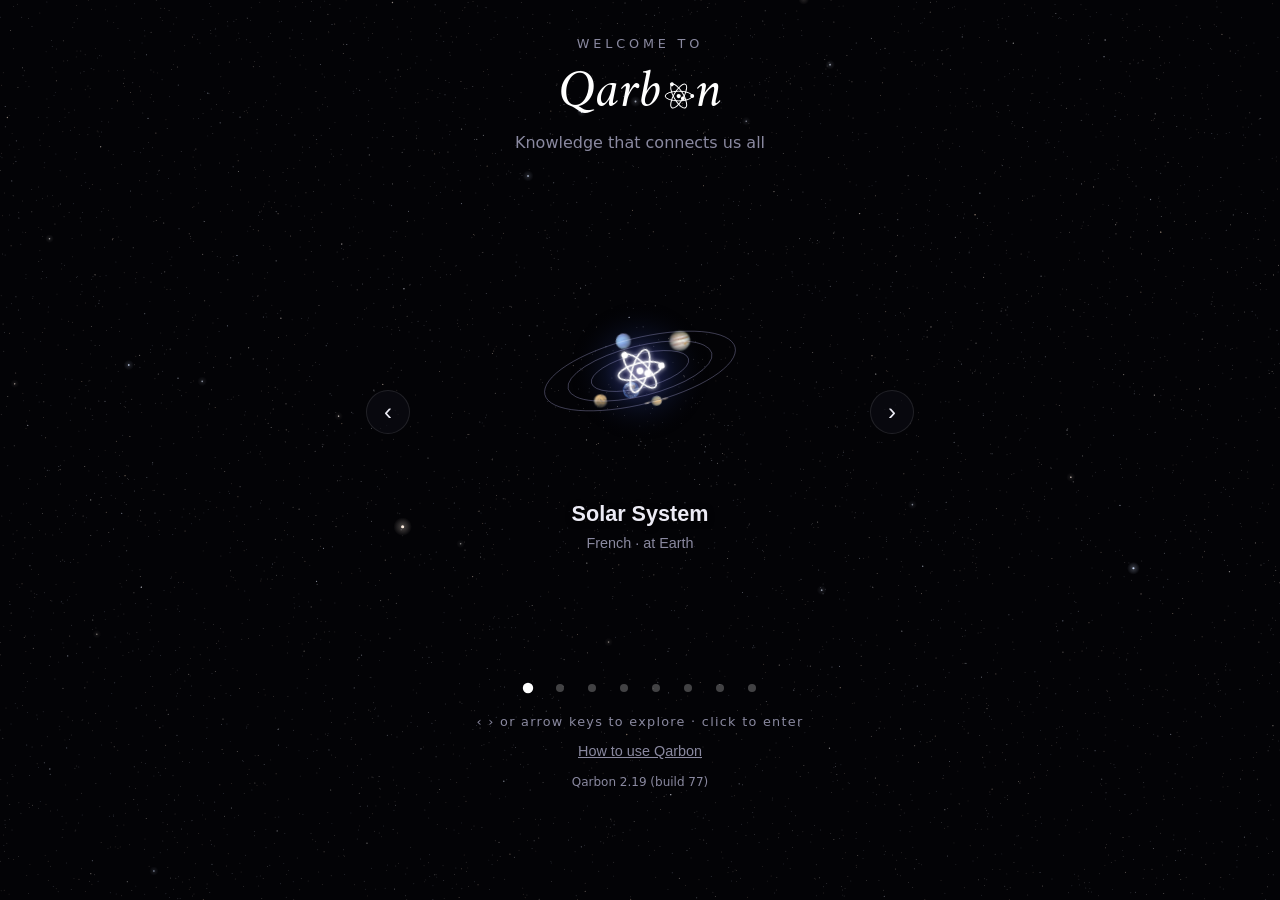
==== commit 2668f87d: "Build 77: Qarbon 2.19, Habits on the home Earth (study time per mode, sessions that follow you every" ====
--- a/index.html
+++ b/index.html
@@ -6,10 +6,10 @@
 <title>Qarbon</title>
 <!-- Amiri italic for the packs' "Level 1" (the logo's own built-in font only has the letters Q a r b n); offline, Georgia italic stands in -->
 <link rel="stylesheet" href="https://fonts.googleapis.com/css2?family=Amiri:ital@1&display=swap">
-<link rel="stylesheet" href="css/styles.css?v=76">
+<link rel="stylesheet" href="css/styles.css?v=77">
 <!-- the atom icons: the little one in the browser tab, and the one iPhones use for "Add to Home Screen" -->
-<link rel="icon" type="image/svg+xml" href="favicon.svg?v=76">
-<link rel="apple-touch-icon" href="apple-touch-icon.png?v=76">
+<link rel="icon" type="image/svg+xml" href="favicon.svg?v=77">
+<link rel="apple-touch-icon" href="apple-touch-icon.png?v=77">
 </head>
 <body>
   <canvas id="sky" aria-hidden="true"></canvas>
@@ -992,26 +992,26 @@
 
 
 <!-- the program, in order: packs (data) first, start.js last. Every file shares the same variables.
-     ?v=76 is the version: bump it with BUILD (js/basics.js) so phones load the new files.
+     ?v=77 is the version: bump it with BUILD (js/basics.js) so phones load the new files.
      (Book texts in js/books/ and the PDF viewer only load when you open a book.) -->
-<script src="js/packs.js?v=76"></script>
-<script src="js/basics.js?v=76"></script>
-<script src="js/stars.js?v=76"></script>
-<script src="js/look.js?v=76"></script>
-<script src="js/worlds.js?v=76"></script>
-<script src="js/data.js?v=76"></script>
-<script src="js/cards.js?v=76"></script>
-<script src="js/timer.js?v=76"></script>
-<script src="js/burn.js?v=76"></script>
-<script src="js/music.js?v=76"></script>
-<script src="js/media.js?v=76"></script>
-<script src="js/app.js?v=76"></script>
-<script src="js/collection.js?v=76"></script>
-<script src="js/reading.js?v=76"></script>
-<script src="js/habits.js?v=76"></script>
-<script src="js/arcade.js?v=76"></script>
-<script src="js/translate.js?v=76"></script>
-<script src="js/account.js?v=76"></script>
-<script src="js/start.js?v=76"></script>
+<script src="js/packs.js?v=77"></script>
+<script src="js/basics.js?v=77"></script>
+<script src="js/stars.js?v=77"></script>
+<script src="js/look.js?v=77"></script>
+<script src="js/worlds.js?v=77"></script>
+<script src="js/data.js?v=77"></script>
+<script src="js/cards.js?v=77"></script>
+<script src="js/timer.js?v=77"></script>
+<script src="js/burn.js?v=77"></script>
+<script src="js/music.js?v=77"></script>
+<script src="js/media.js?v=77"></script>
+<script src="js/app.js?v=77"></script>
+<script src="js/collection.js?v=77"></script>
+<script src="js/reading.js?v=77"></script>
+<script src="js/habits.js?v=77"></script>
+<script src="js/arcade.js?v=77"></script>
+<script src="js/translate.js?v=77"></script>
+<script src="js/account.js?v=77"></script>
+<script src="js/start.js?v=77"></script>
 </body>
 </html>
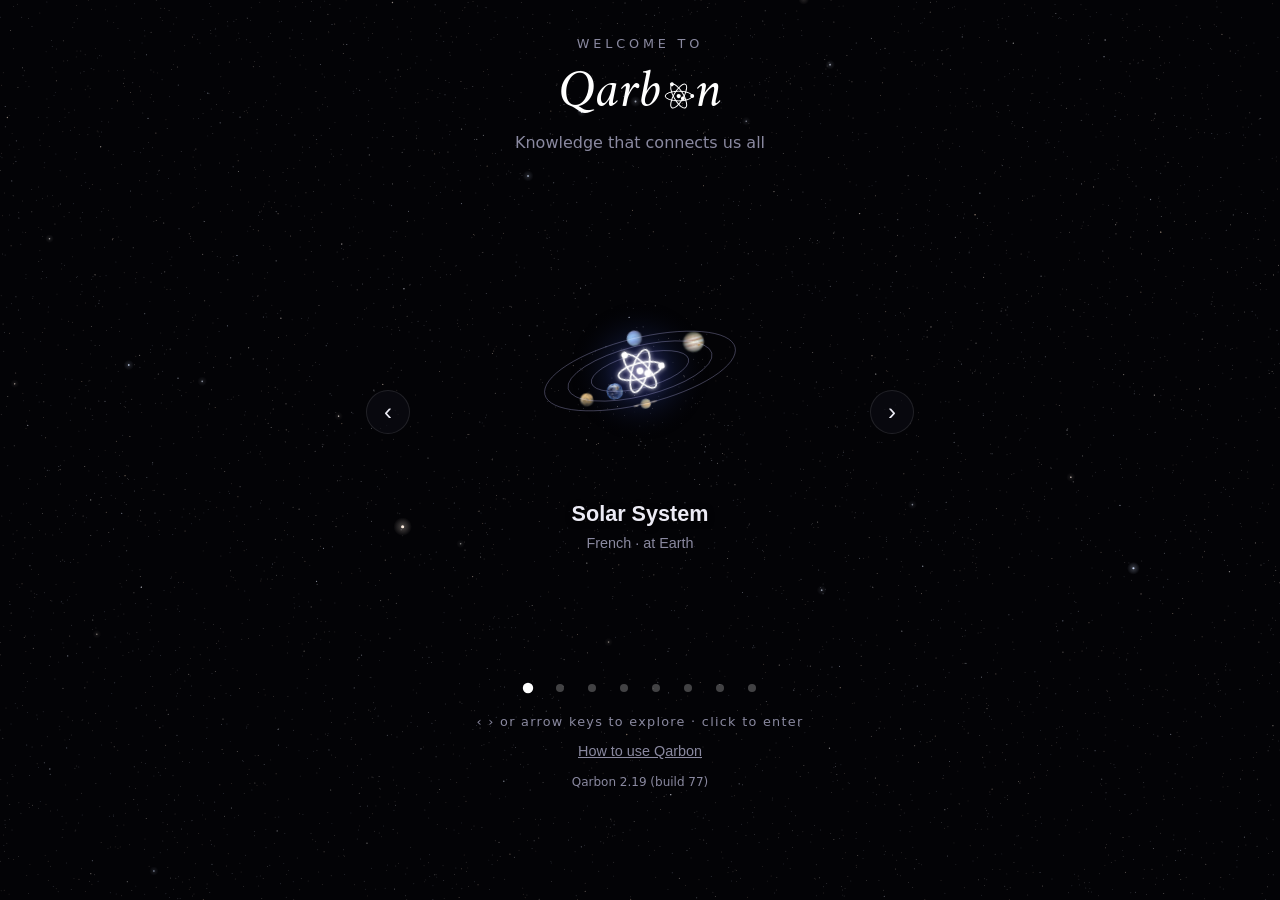
==== commit f8a305c3: "Batch 13a (for build 78): accounts: confirm email and password reset with 6-digit codes, unique @use" ====
--- a/index.html
+++ b/index.html
@@ -282,11 +282,12 @@
     <div class="howsec">
       <h3>☁ Account and sync</h3>
       <ul>
-        <li>In <b>⚙</b> settings, <b>Create account</b> (an email and a password of 6 or more characters) on your first device, then <b>Sign in</b> with the same email and password on your others.</li>
+        <li>In <b>⚙</b> settings, <b>Create account</b> (an email and a password of 6 or more characters) on your first device. We email you a <b>6-digit code</b>: type it in to confirm the account. Then pick your <b>@username</b> (3 to 20 letters, numbers or _, one per person: it's how friends will find you). On your other devices, <b>Sign in</b> with the same email and password.</li>
+        <li><b>Forgot your password?</b> Type your email, tap <b>Forgot password?</b>, enter the code from the email and choose a new one. Signed in, <b>Account settings</b> (in ⚙) lets you change your email (a code goes to the new one) or password, or <b>Delete my account</b> (your account, username and online save go for good; the device keeps its copy).</li>
         <li>Your cards, decks, books, reading time and settings then <b>sync between your devices</b>: when the app opens, a few seconds after you change something, and when you're back online. <b>Sync now</b> does it right away.</li>
         <li>Each card, deck and book keeps <b>the newest version</b> from either device, so reviewing on your phone and adding a book on your Mac keeps both. Deleting something on one device deletes it on the others.</li>
         <li>Offline? Everything still works and is saved on the device; it syncs when you're back online. The status line at the bottom of the study page shows when it last synced.</li>
-        <li><b>Sign out</b> keeps your progress on that device. Your saved progress is private: only your account can read it.</li>
+        <li><b>Sign out</b> keeps your progress on that device. Your saved progress is private: only your account can read it. What Qarbon keeps and why: <a href="privacy.html" target="_blank" rel="noopener">Privacy and terms</a>.</li>
       </ul>
     </div>
 
@@ -351,25 +352,79 @@
     <span id="voiceinfo"></span>
     <button id="export">Export backup</button>
     <label>Restore backup <input type="file" id="restore" accept=".json"></label>
-    <!-- account & syncing: sign in so your progress follows you between devices -->
+    <!-- account & syncing: sign in so your progress follows you between devices (js/account.js).
+         Only one of the views below shows at a time (acctView in the script picks it) -->
     <div id="account">
       <b>☁ Account &amp; sync</b>
-      <form id="acct-form">
+      <!-- signed out: sign in or make an account -->
+      <form id="acct-form" class="acct-view">
         <input type="email" id="acct-email" placeholder="Email" autocomplete="username" autocapitalize="off" spellcheck="false">
         <input type="password" id="acct-pass" placeholder="Password (6 or more characters)" autocomplete="current-password">
         <div class="acctbtns">
           <button type="submit" id="acct-signin">Sign in</button>
           <button type="button" id="acct-create">Create account</button>
         </div>
+        <div class="acctlinks"><button type="button" class="linkbtn" id="acct-forgot">Forgot password?</button>
+          <a class="linkbtn" href="privacy.html" target="_blank" rel="noopener">Privacy &amp; terms</a></div>
+        <p class="acct-small">Creating an account means you agree to the <a href="privacy.html" target="_blank" rel="noopener">privacy policy and terms</a>.</p>
       </form>
-      <div id="acct-in" hidden>
-        <span>Signed in as <b id="acct-who"></b></span>
+      <!-- a 6-digit code from an email: to confirm a new account, reset a password, or confirm a new email address -->
+      <form id="acct-code" class="acct-view" hidden>
+        <span id="acct-codeq"></span>
+        <input id="acct-codein" inputmode="numeric" autocomplete="one-time-code" maxlength="10" placeholder="6-digit code" aria-label="Code from the email">
+        <div class="acctbtns">
+          <button type="submit" id="acct-codego">Confirm</button>
+          <button type="button" id="acct-resend">Send a new code</button>
+        </div>
+        <button type="button" class="linkbtn" id="acct-codeback">‹ Back</button>
+      </form>
+      <!-- after a forgotten password: choose a new one -->
+      <form id="acct-newpass" class="acct-view" hidden>
+        <span>Choose a new password for <b id="acct-npwho"></b></span>
+        <input type="password" id="acct-np" placeholder="New password (6 or more characters)" autocomplete="new-password">
+        <button type="submit" id="acct-npgo">Save new password</button>
+      </form>
+      <!-- signed in without a username yet: pick one (it's what friends and leaderboards will see) -->
+      <form id="acct-name" class="acct-view" hidden>
+        <span>Pick your username. It's how friends will find you, and what leaderboards will show.</span>
+        <div class="acct-at"><span aria-hidden="true">@</span><input id="acct-namein" autocomplete="off" autocapitalize="off" spellcheck="false" maxlength="20" placeholder="username" aria-label="Username"></div>
+        <span class="acct-small" id="acct-namecheck">3 to 20 letters, numbers or _</span>
+        <button type="submit" id="acct-namego" disabled>Save username</button>
+      </form>
+      <!-- signed in -->
+      <div id="acct-in" class="acct-view" hidden>
+        <span>Signed in as <b id="acct-handle"></b> <span class="acct-small" id="acct-who"></span></span>
         <div class="acctbtns">
           <button id="acct-sync">Sync now</button>
           <button id="acct-out">Sign out</button>
         </div>
-      </div>
-      <p id="acct-status"></p>
+        <details id="acct-more">
+          <summary>Account settings</summary>
+          <form id="acct-chemail">
+            <b>Change email</b>
+            <input type="email" id="acct-newemail" placeholder="New email" autocomplete="email" autocapitalize="off" spellcheck="false">
+            <button type="submit">Send a code to it</button>
+          </form>
+          <form id="acct-chpass">
+            <b>Change password</b>
+            <input type="password" id="acct-oldpass" placeholder="Current password" autocomplete="current-password">
+            <input type="password" id="acct-newpass1" placeholder="New password (6 or more characters)" autocomplete="new-password">
+            <button type="submit">Change password</button>
+          </form>
+          <div id="acct-del">
+            <b>Delete my account</b>
+            <span class="acct-small">Removes your account, your username and your online save for good. This device keeps its own copy of your progress.</span>
+            <button type="button" id="acct-delask" class="acct-danger">Delete my account…</button>
+            <form id="acct-delsure" hidden>
+              <label for="acct-deltype">Type <b>DELETE</b> to confirm</label>
+              <input id="acct-deltype" autocomplete="off" autocapitalize="characters" spellcheck="false">
+              <div class="acctbtns"><button type="submit" class="acct-danger">Delete forever</button><button type="button" id="acct-delno">Cancel</button></div>
+            </form>
+          </div>
+          <a class="linkbtn" href="privacy.html" target="_blank" rel="noopener">Privacy &amp; terms</a>
+        </details>
+      </div>
+      <p id="acct-status" role="status"></p>
     </div>
     <button id="setdone">Done</button>
   </div>
--- a/css/styles.css
+++ b/css/styles.css
@@ -1038,6 +1038,25 @@
   .acctbtns button { flex:1; min-height:44px; }
   #acct-signin, #acct-sync { background:linear-gradient(135deg,var(--accent-fill),var(--accent-fill-2)); color:#fff; border:none; }
   #acct-form[hidden], #acct-in[hidden] { display:none; }
+  /* the other views (build 78): a code from an email, a new password, picking a username, account settings */
+  .acct-view { display:flex; flex-direction:column; gap:8px; }
+  .acct-view input, #acct-more input { font-size:16px; padding:10px 12px; border-radius:10px; border:1px solid var(--line); background:var(--surface); color:var(--text); }
+  #acct-codein { font-size:1.4rem; letter-spacing:.3em; text-align:center; font-variant-numeric:tabular-nums; }
+  #acct-codego, #acct-npgo, #acct-namego { background:linear-gradient(135deg,var(--accent-fill),var(--accent-fill-2)); color:#fff; border:none; min-height:44px; }
+  #acct-namego:disabled { opacity:.45; cursor:default; }
+  .acct-at { display:flex; align-items:center; gap:6px; }
+  .acct-at span { font-size:1.2rem; color:var(--muted); }
+  .acct-at input { flex:1; min-width:0; }
+  .acct-small { color:var(--muted); font-size:.85rem; margin:0; }
+  .acct-small a { color:var(--text); }
+  .acctlinks { display:flex; justify-content:space-between; gap:8px; flex-wrap:wrap; }
+  #account .linkbtn { padding:4px 0; font-size:.9rem; align-self:flex-start; }
+  #acct-more { border-top:1px solid var(--line); padding-top:8px; }
+  #acct-more summary { cursor:pointer; color:var(--muted); padding:6px 0; }
+  #acct-more form, #acct-del { display:flex; flex-direction:column; gap:8px; margin:10px 0 14px; }
+  #acct-more form button { min-height:44px; }
+  .acct-danger { color:#ffb3bd; border-color:rgba(255,90,110,.45); }
+  #acct-delsure .acct-danger { background:#b3263a; color:#fff; border:none; }
   #acct-status { margin:0; font-size:.85rem; }
   #acct-status:empty { display:none; }
 
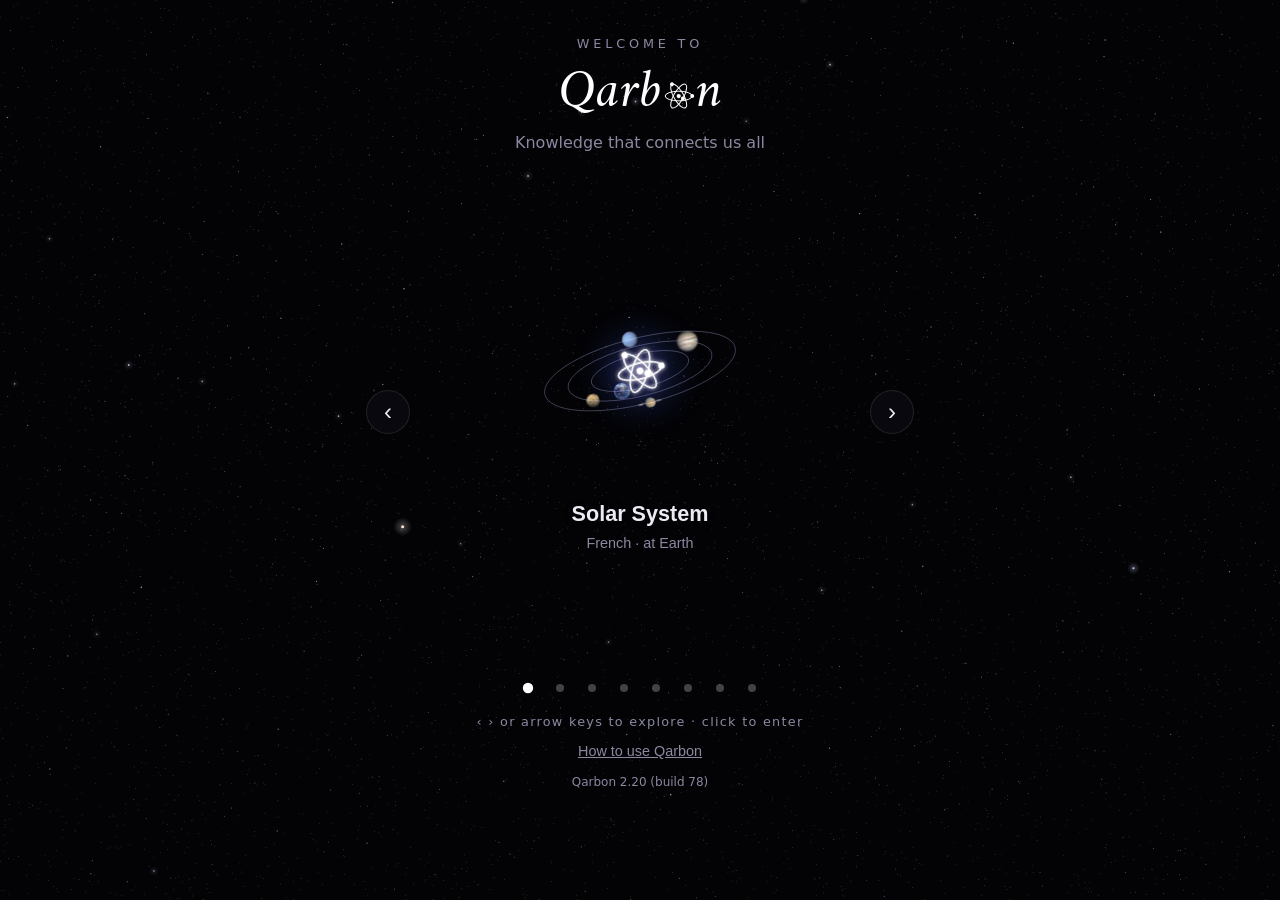
==== commit 60f4b39d: "Build 78: Qarbon 2.20, accounts: sign-up and password reset with 6-digit email codes (sent through R" ====
--- a/index.html
+++ b/index.html
@@ -6,10 +6,10 @@
 <title>Qarbon</title>
 <!-- Amiri italic for the packs' "Level 1" (the logo's own built-in font only has the letters Q a r b n); offline, Georgia italic stands in -->
 <link rel="stylesheet" href="https://fonts.googleapis.com/css2?family=Amiri:ital@1&display=swap">
-<link rel="stylesheet" href="css/styles.css?v=77">
+<link rel="stylesheet" href="css/styles.css?v=78">
 <!-- the atom icons: the little one in the browser tab, and the one iPhones use for "Add to Home Screen" -->
-<link rel="icon" type="image/svg+xml" href="favicon.svg?v=77">
-<link rel="apple-touch-icon" href="apple-touch-icon.png?v=77">
+<link rel="icon" type="image/svg+xml" href="favicon.svg?v=78">
+<link rel="apple-touch-icon" href="apple-touch-icon.png?v=78">
 </head>
 <body>
   <canvas id="sky" aria-hidden="true"></canvas>
@@ -1047,26 +1047,26 @@
 
 
 <!-- the program, in order: packs (data) first, start.js last. Every file shares the same variables.
-     ?v=77 is the version: bump it with BUILD (js/basics.js) so phones load the new files.
+     ?v=78 is the version: bump it with BUILD (js/basics.js) so phones load the new files.
      (Book texts in js/books/ and the PDF viewer only load when you open a book.) -->
-<script src="js/packs.js?v=77"></script>
-<script src="js/basics.js?v=77"></script>
-<script src="js/stars.js?v=77"></script>
-<script src="js/look.js?v=77"></script>
-<script src="js/worlds.js?v=77"></script>
-<script src="js/data.js?v=77"></script>
-<script src="js/cards.js?v=77"></script>
-<script src="js/timer.js?v=77"></script>
-<script src="js/burn.js?v=77"></script>
-<script src="js/music.js?v=77"></script>
-<script src="js/media.js?v=77"></script>
-<script src="js/app.js?v=77"></script>
-<script src="js/collection.js?v=77"></script>
-<script src="js/reading.js?v=77"></script>
-<script src="js/habits.js?v=77"></script>
-<script src="js/arcade.js?v=77"></script>
-<script src="js/translate.js?v=77"></script>
-<script src="js/account.js?v=77"></script>
-<script src="js/start.js?v=77"></script>
+<script src="js/packs.js?v=78"></script>
+<script src="js/basics.js?v=78"></script>
+<script src="js/stars.js?v=78"></script>
+<script src="js/look.js?v=78"></script>
+<script src="js/worlds.js?v=78"></script>
+<script src="js/data.js?v=78"></script>
+<script src="js/cards.js?v=78"></script>
+<script src="js/timer.js?v=78"></script>
+<script src="js/burn.js?v=78"></script>
+<script src="js/music.js?v=78"></script>
+<script src="js/media.js?v=78"></script>
+<script src="js/app.js?v=78"></script>
+<script src="js/collection.js?v=78"></script>
+<script src="js/reading.js?v=78"></script>
+<script src="js/habits.js?v=78"></script>
+<script src="js/arcade.js?v=78"></script>
+<script src="js/translate.js?v=78"></script>
+<script src="js/account.js?v=78"></script>
+<script src="js/start.js?v=78"></script>
 </body>
 </html>
